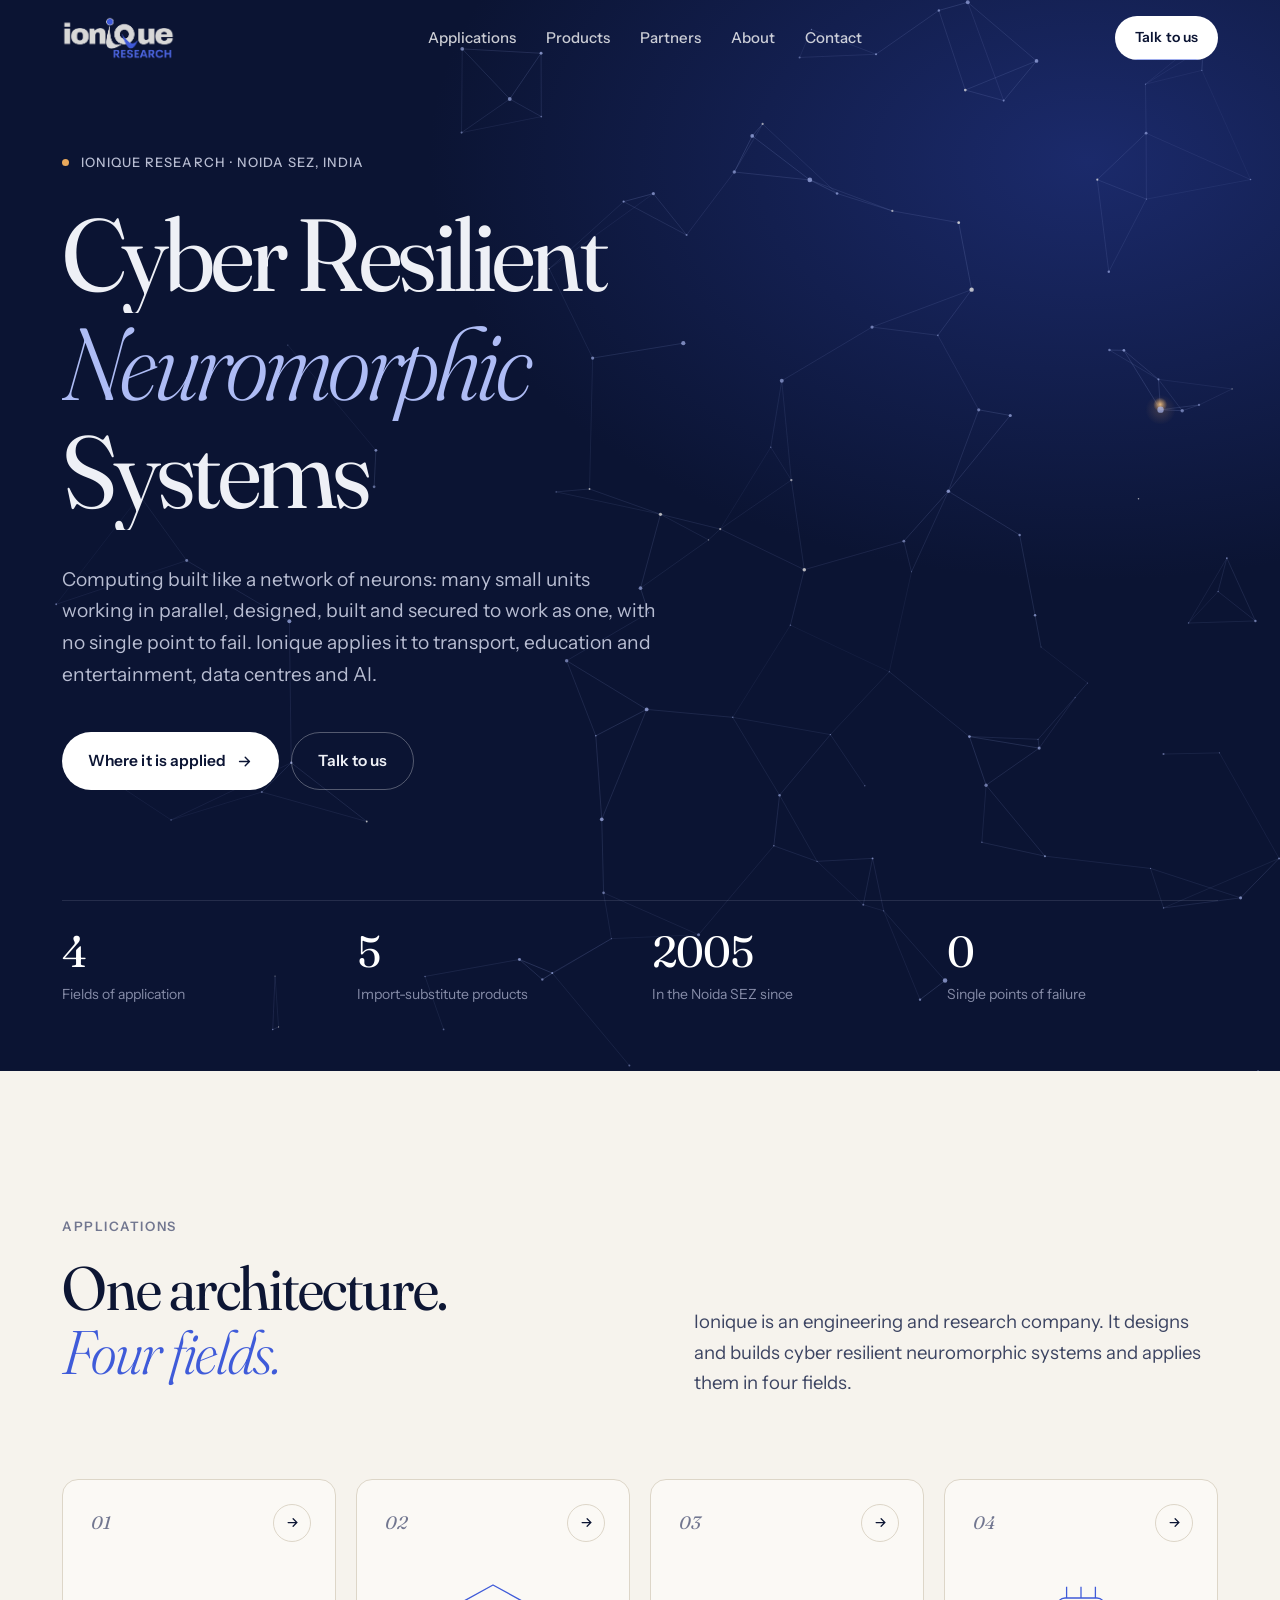
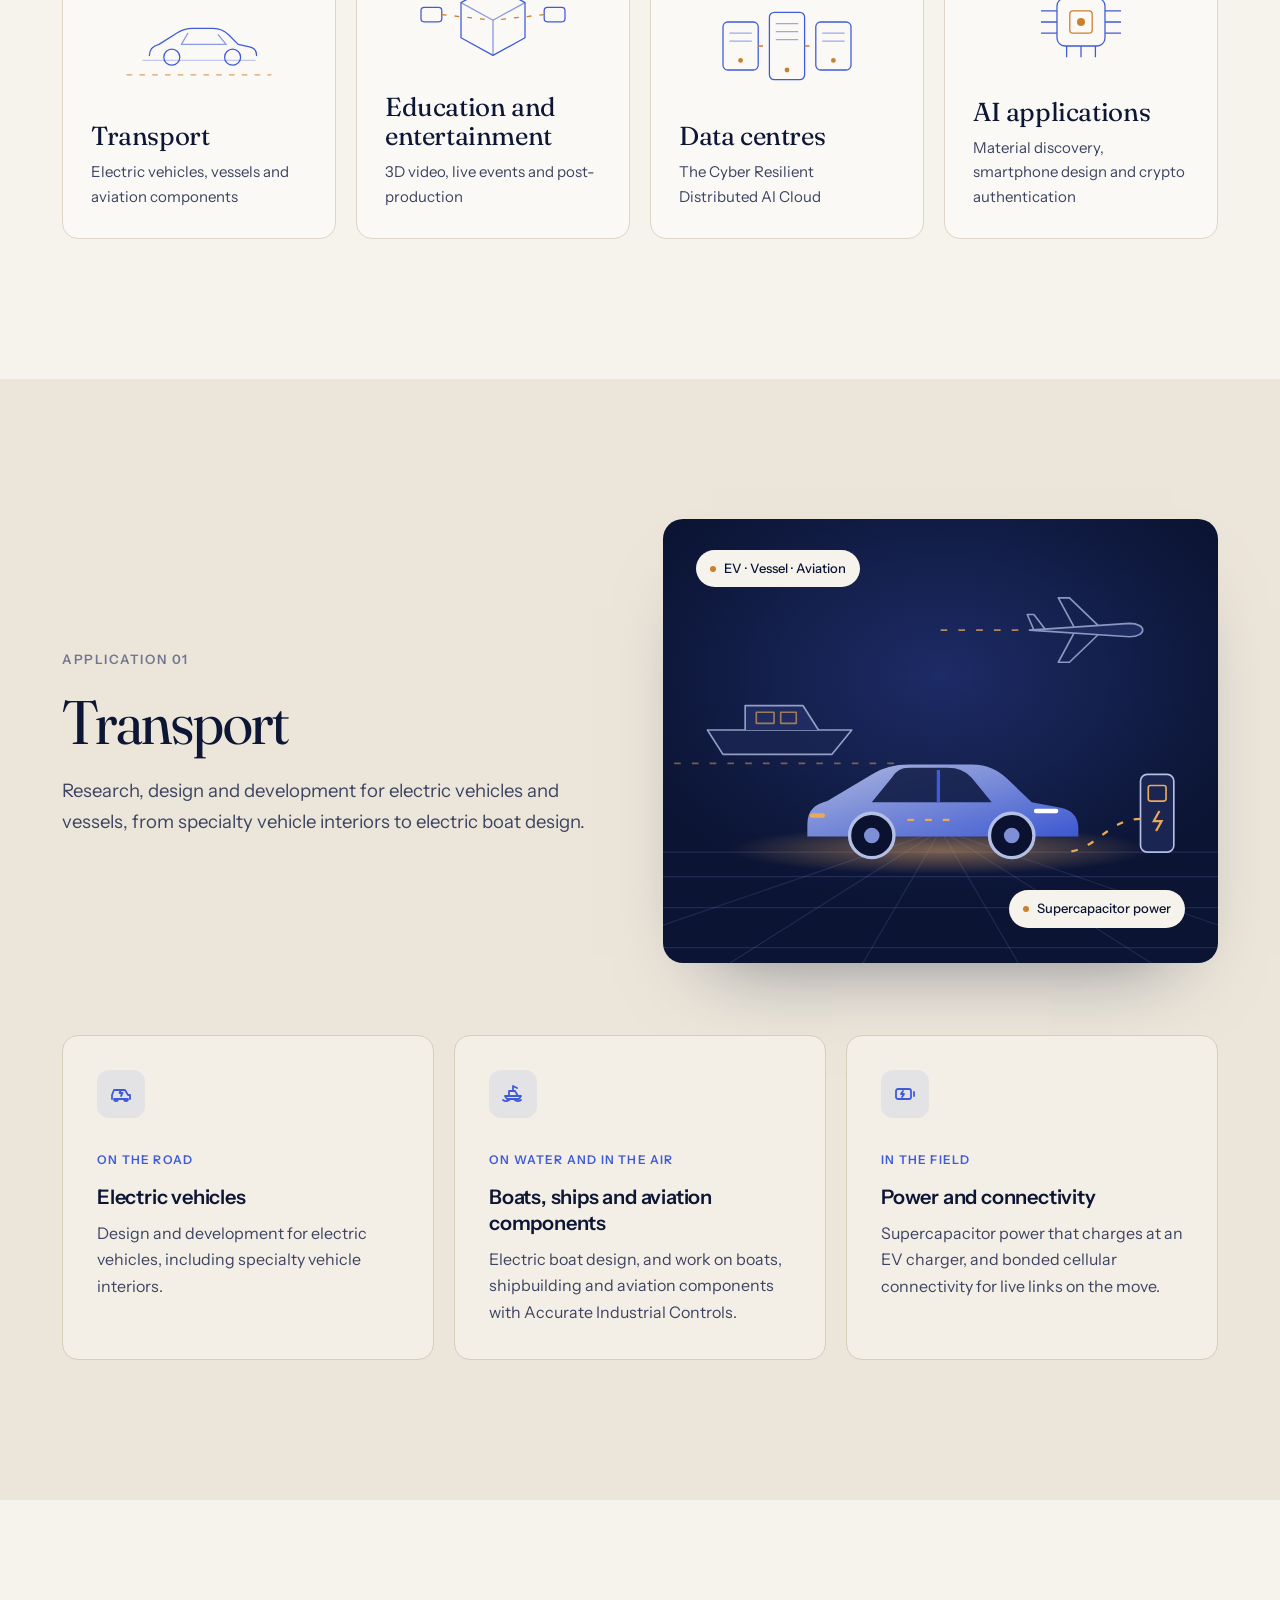
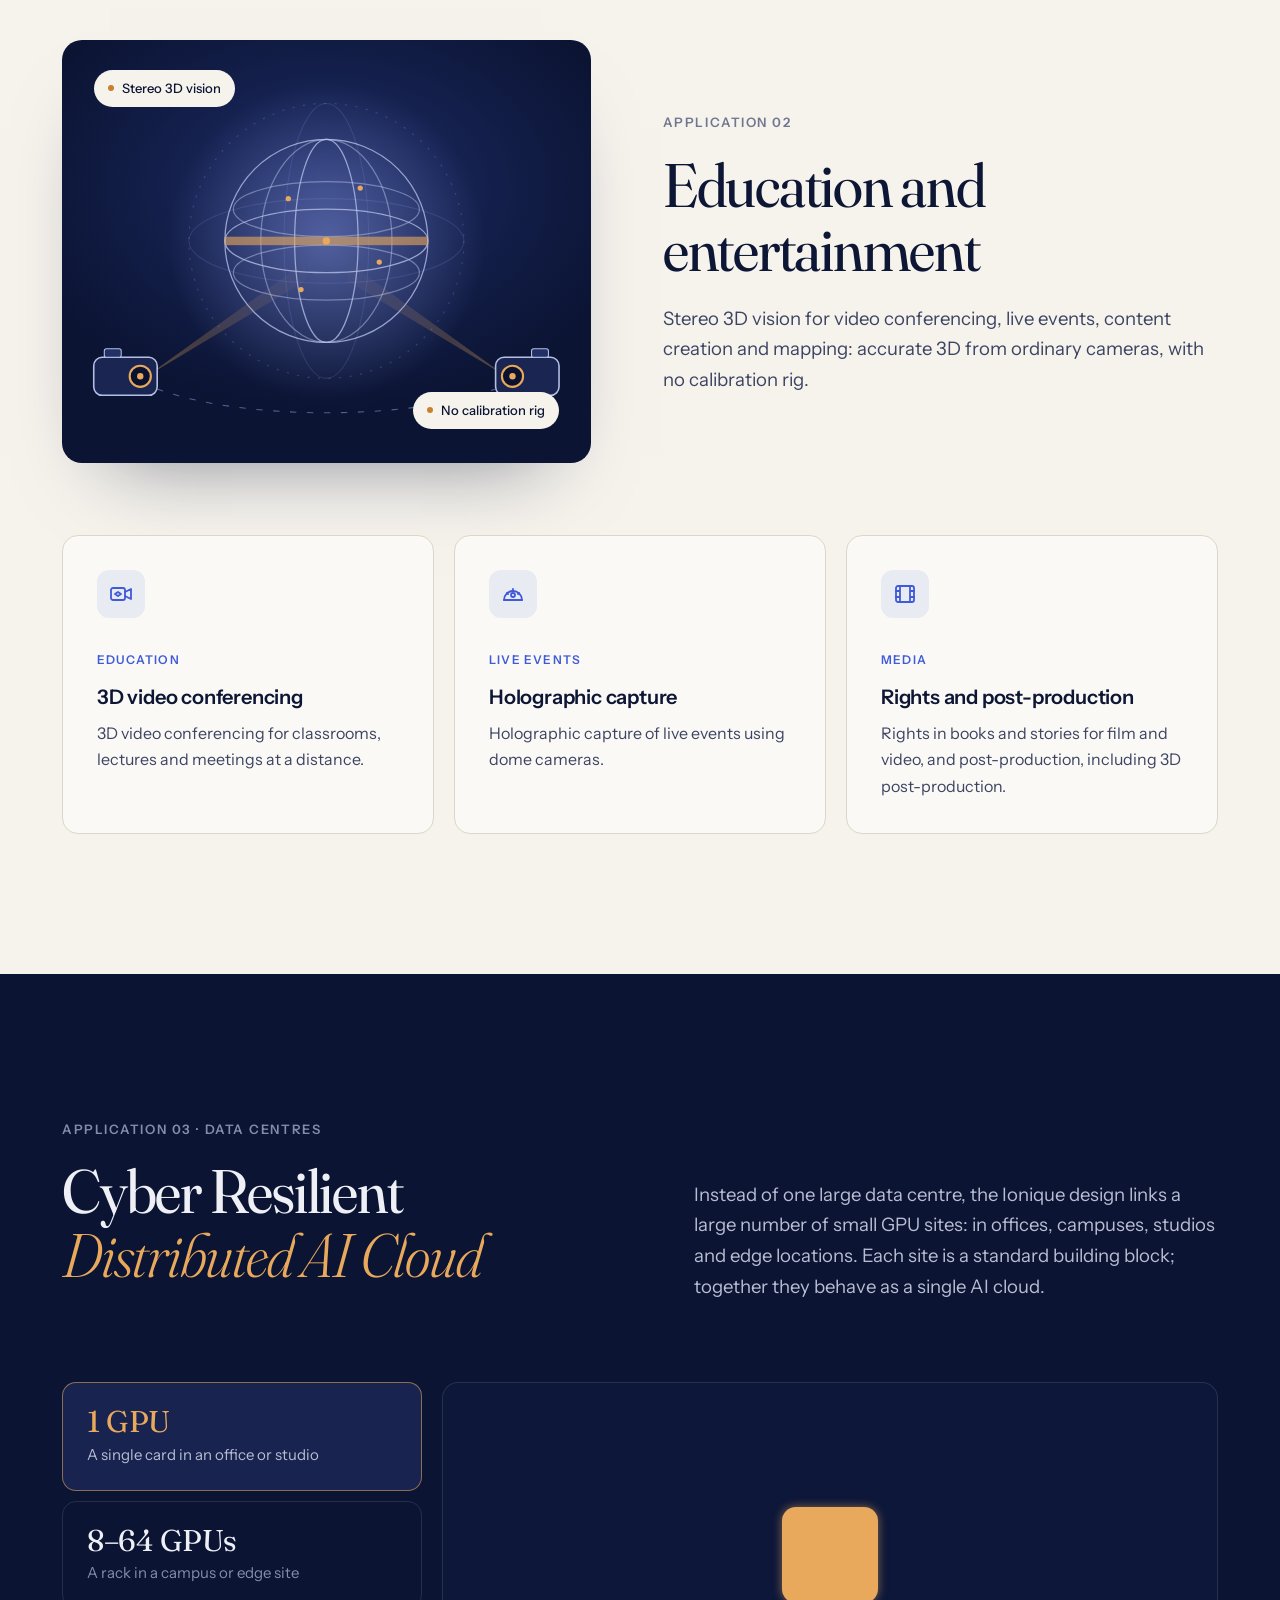
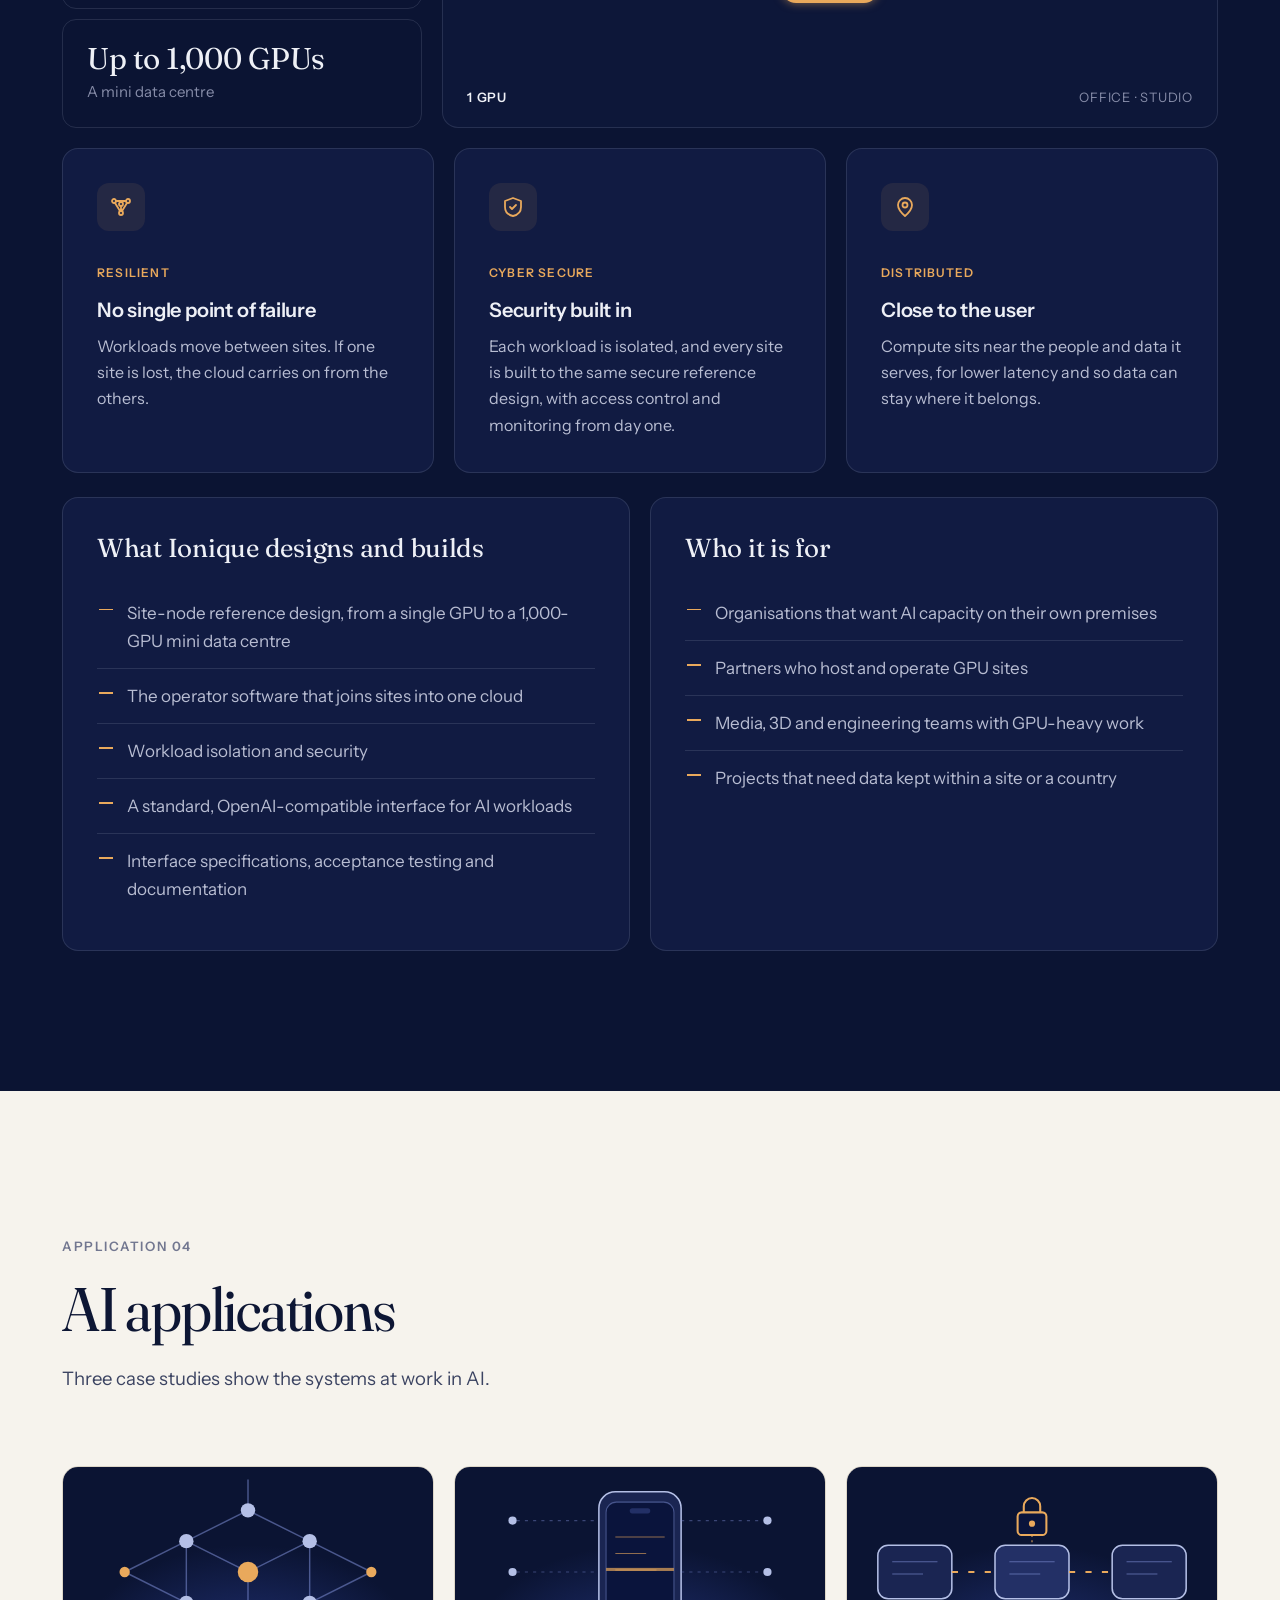
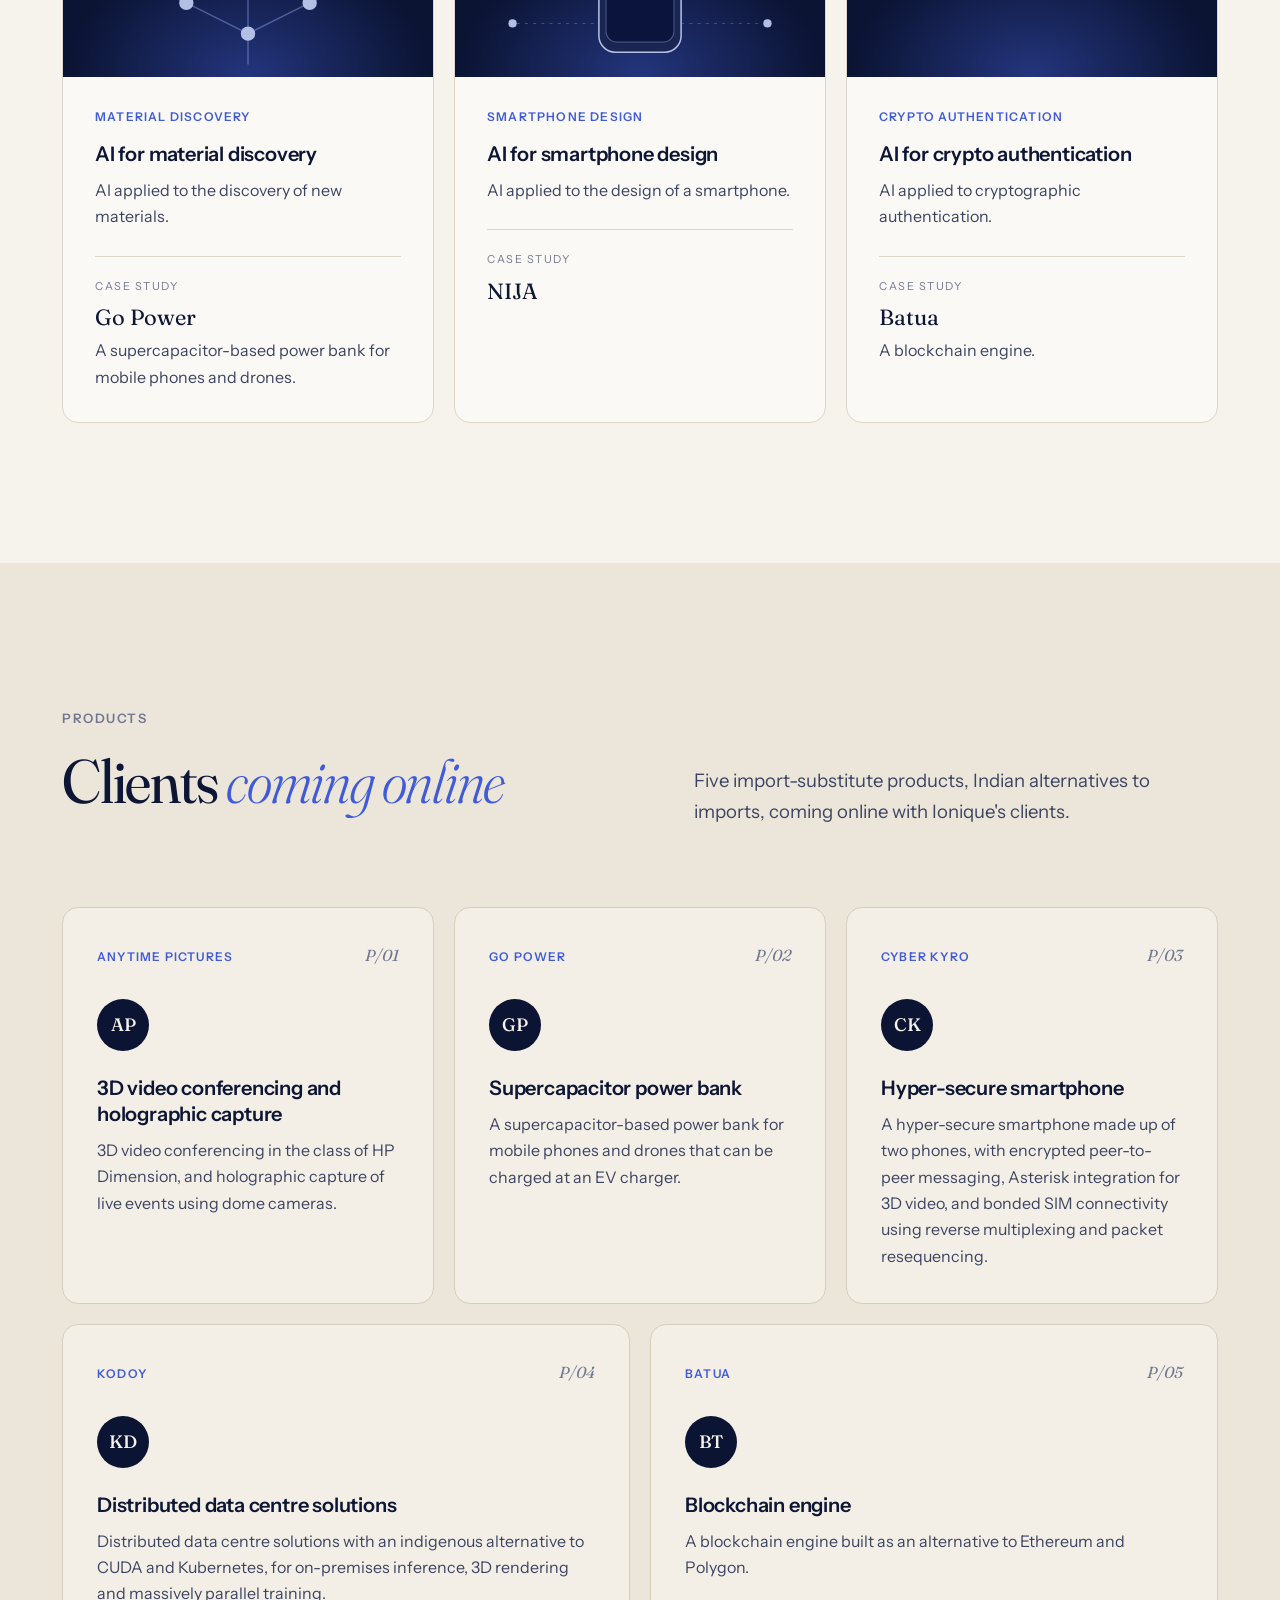
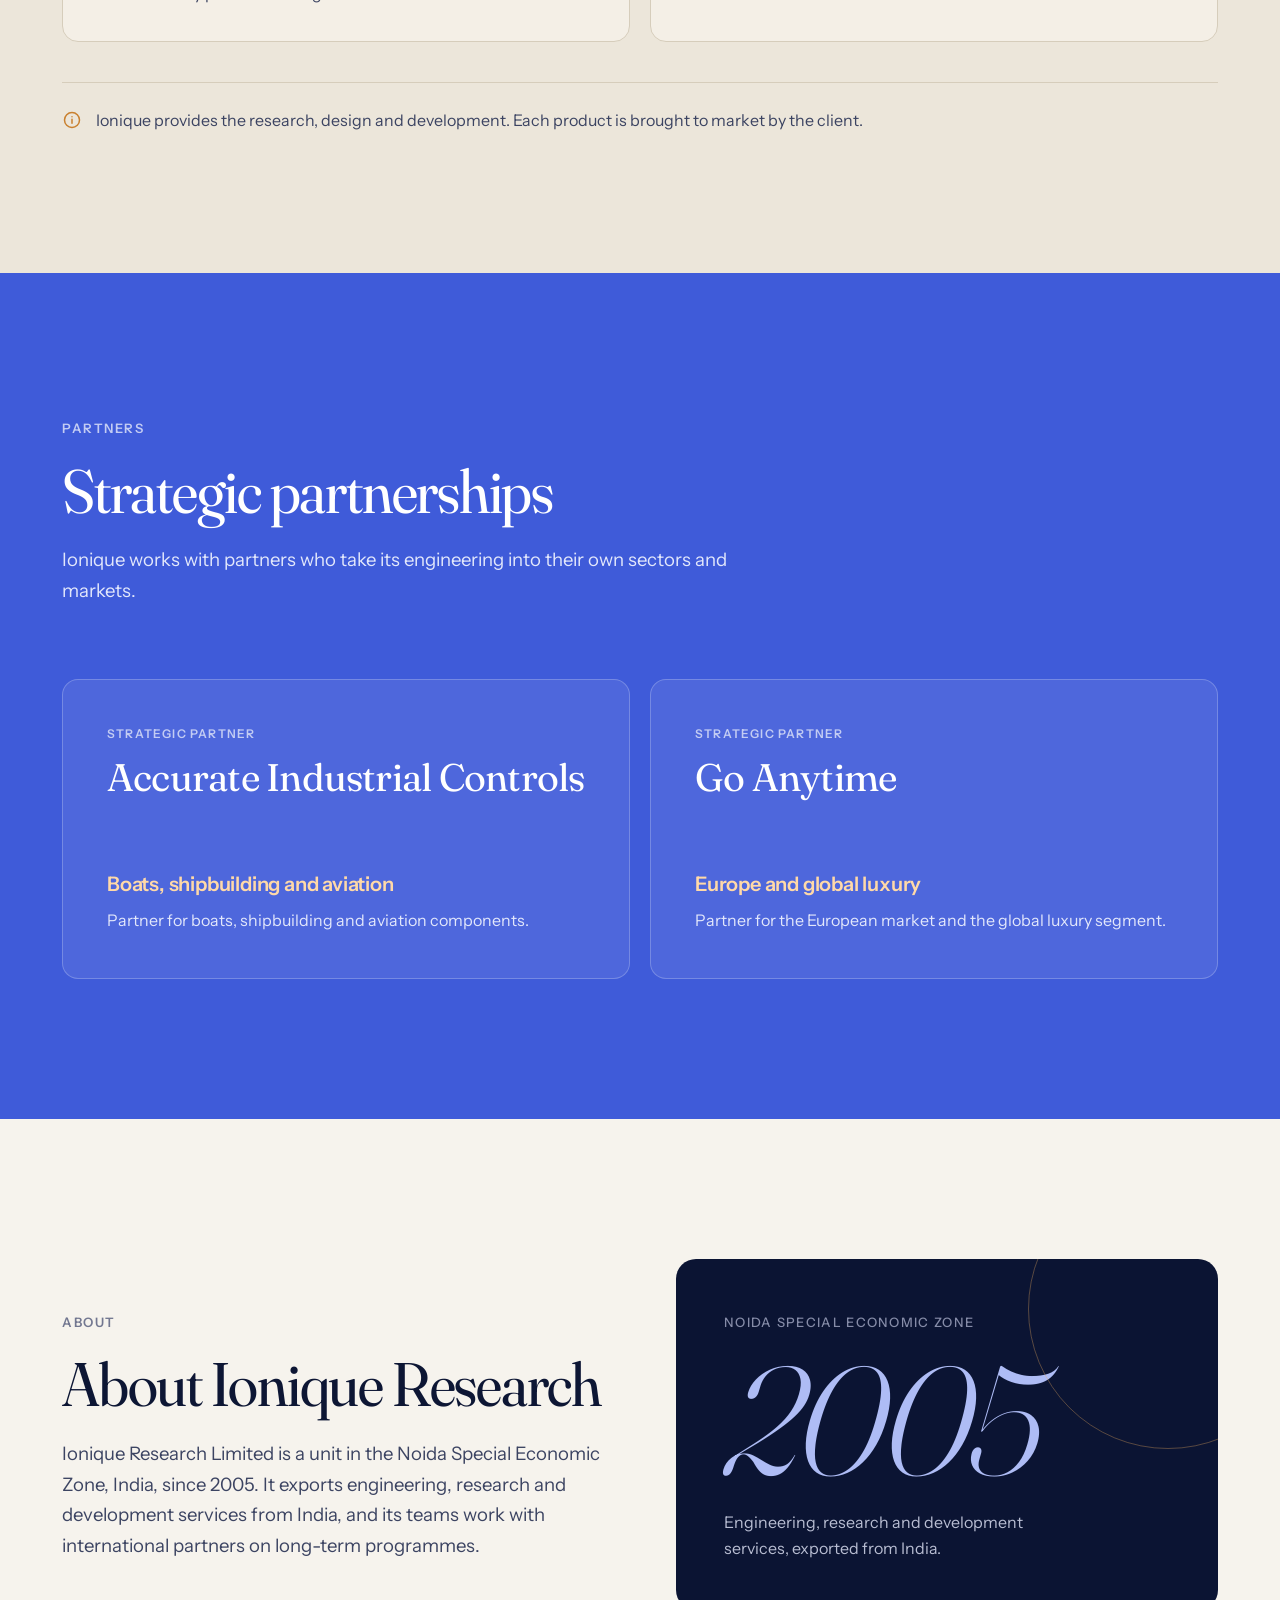
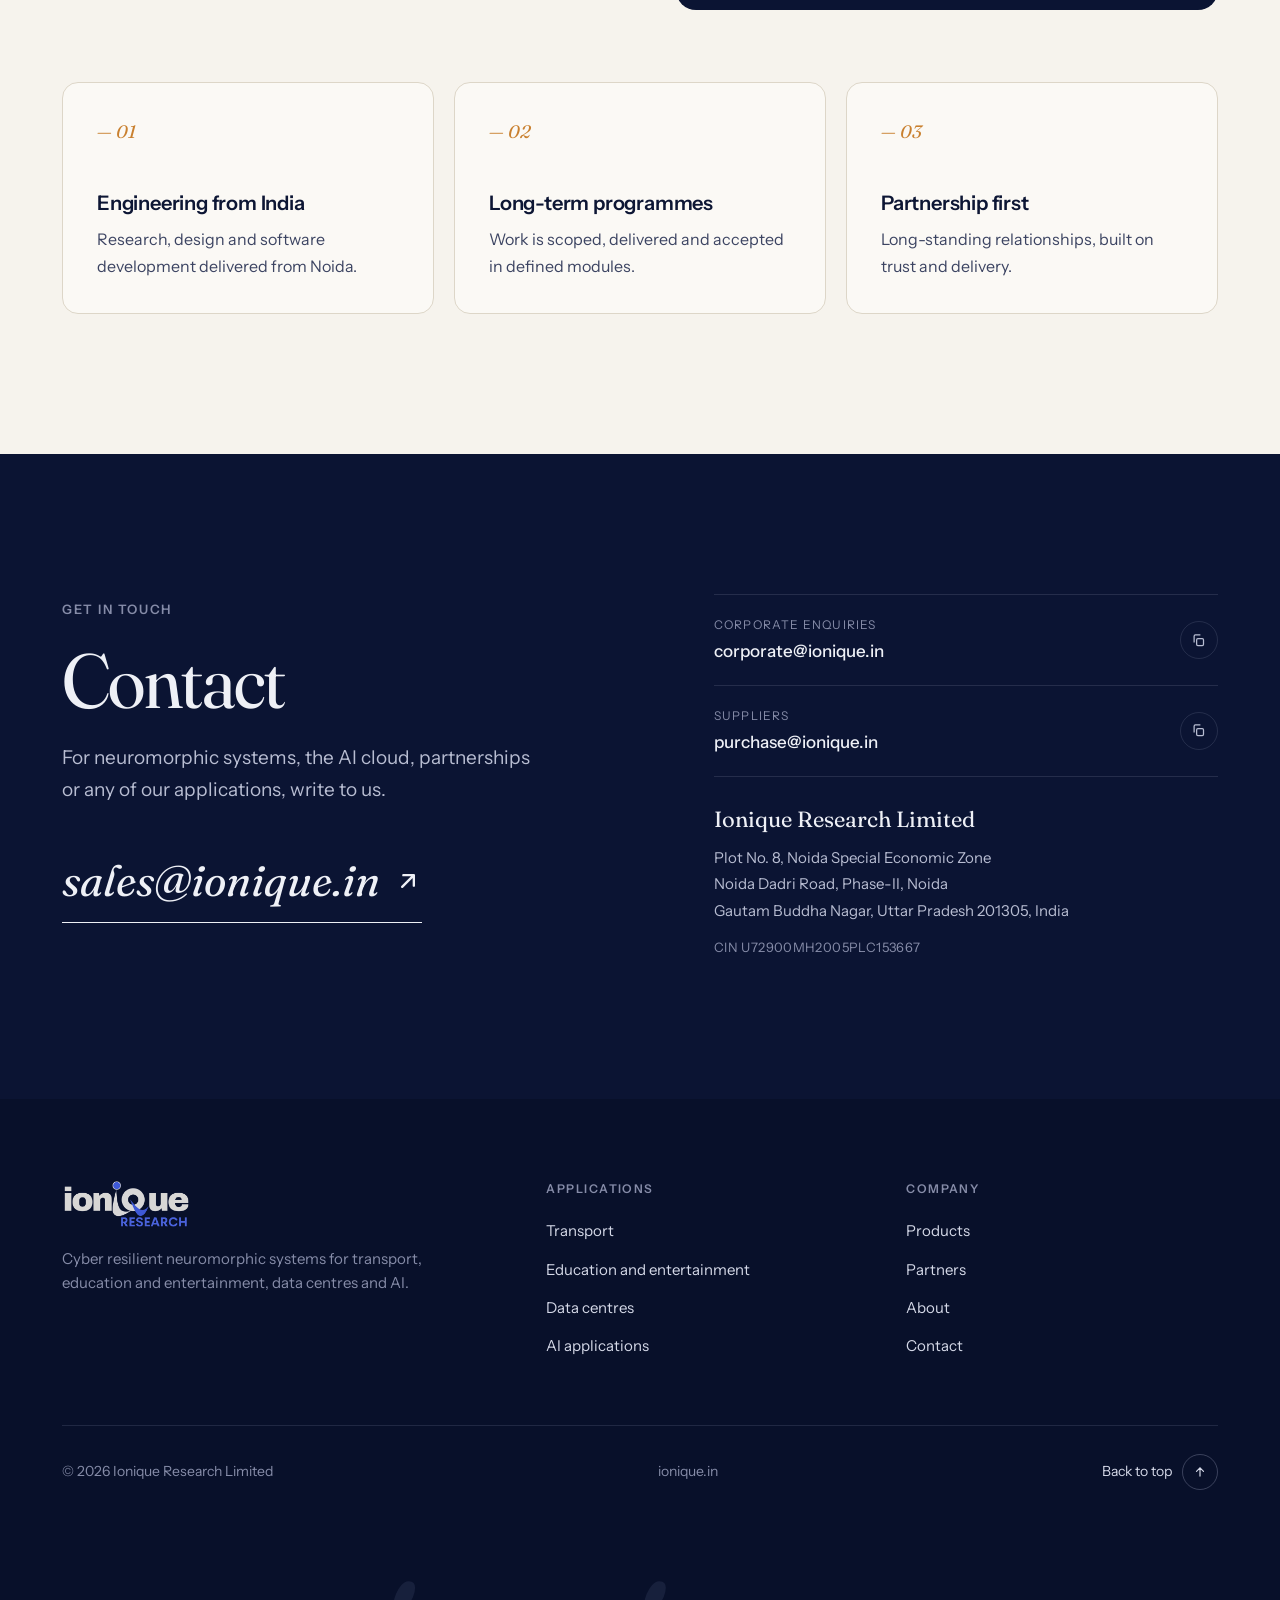
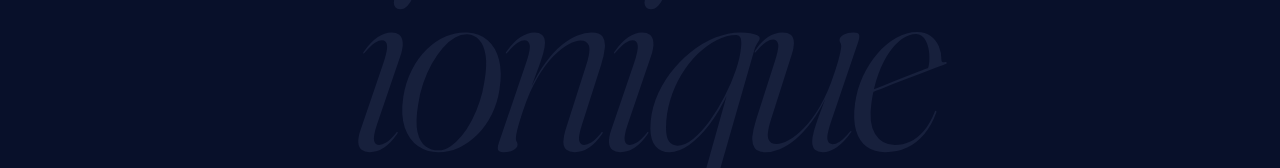
==== index.html @ 0c4963a5 "Initial commit" ====
<!DOCTYPE html>
<html lang="en">
<head>
<meta charset="utf-8">
<meta name="viewport" content="width=device-width, initial-scale=1">
<title>Ionique Research — Cyber Resilient Neuromorphic Systems</title>
<meta name="description" content="Ionique Research designs and builds cyber resilient neuromorphic systems for transport, education and entertainment, data centres and AI. Noida SEZ, India.">
<meta name="theme-color" content="#0a143c">
<meta property="og:type" content="website">
<meta property="og:url" content="https://ionique.in/">
<meta property="og:site_name" content="Ionique Research">
<meta property="og:title" content="Ionique Research — Cyber Resilient Neuromorphic Systems">
<meta property="og:description" content="Cyber resilient neuromorphic systems for transport, education and entertainment, data centres and AI. Engineering and R&amp;D from the Noida Special Economic Zone, India.">
<meta property="og:image" content="https://ionique.in/assets/images/logo.png">
<link rel="canonical" href="https://ionique.in/">

<link rel="icon" type="image/png" sizes="64x64" href="assets/images/favicon/favicon.png">
<link rel="icon" type="image/png" sizes="32x32" href="assets/images/favicon/favicon-32.png">
<link rel="apple-touch-icon" href="assets/images/favicon/apple-touch-icon.png">

<link rel="preconnect" href="https://fonts.googleapis.com">
<link rel="preconnect" href="https://fonts.gstatic.com" crossorigin>
<link href="https://fonts.googleapis.com/css2?family=Fraunces:ital,opsz,wght,SOFT@0,9..144,300..600,0..100;1,9..144,300..600,0..100&family=Instrument+Sans:wght@400;500;600;700&display=swap" rel="stylesheet">

<link rel="stylesheet" href="assets/css/style.css">
<script src="assets/js/main.js" defer></script>
</head>
<body>

<a class="skip-link" href="#main">Skip to content</a>
<div class="progress" aria-hidden="true"></div>

<!-- ================= HEADER ================= -->
<header class="site-header">
 <div class="wrap">
  <a class="brand" href="#top" aria-label="Ionique Research — home">
   <img class="logo-light" src="assets/images/logo-transparent.png" alt="Ionique Research" width="490" height="190">
   <img class="logo-dark" src="assets/images/logo-dark.png" alt="" width="490" height="190" aria-hidden="true">
  </a>
  <nav class="nav" id="site-nav" aria-label="Primary">
   <a href="#applications">Applications</a>
   <a href="#products">Products</a>
   <a href="#partners">Partners</a>
   <a href="#about">About</a>
   <a href="#contact">Contact</a>
  </nav>
  <div class="header-cta">
   <a class="btn btn-primary btn-sm" href="#contact">Talk to us</a>
   <button class="burger" type="button" aria-label="Open menu" aria-controls="site-nav" aria-expanded="false"><span></span><span></span><span></span></button>
  </div>
 </div>
</header>

<main id="main">

<!-- ================= HERO ================= -->
<section class="hero t-dark" id="top">
 <canvas id="neural-canvas" aria-hidden="true"></canvas>
 <div class="wrap">
  <div class="hero-inner">
   <span class="eyebrow"><span class="dot"></span>Ionique Research · Noida SEZ, India</span>
   <h1>
    <span class="line"><span>Cyber Resilient</span></span>
    <span class="line"><span><em>Neuromorphic</em></span></span>
    <span class="line"><span>Systems</span></span>
   </h1>
   <p class="lead">Computing built like a network of neurons: many small units working in parallel, designed, built and secured to work as one, with no single point to fail. Ionique applies it to transport, education and entertainment, data centres and AI.</p>
   <div class="hero-actions">
    <a class="btn btn-primary" href="#applications">Where it is applied
     <svg viewBox="0 0 24 24" fill="none" stroke="currentColor" stroke-width="2" stroke-linecap="round" stroke-linejoin="round"><path d="M5 12h14M13 6l6 6-6 6"/></svg></a>
    <a class="btn btn-ghost" href="#contact">Talk to us</a>
   </div>
  </div>
  <div class="hero-stats reveal">
   <div><b data-count="4">4</b><span>Fields of application</span></div>
   <div><b data-count="5">5</b><span>Import-substitute products</span></div>
   <div><b>2005</b><span>In the Noida SEZ since</span></div>
   <div><b>0</b><span>Single points of failure</span></div>
  </div>
 </div>
</section>

<!-- ================= APPLICATIONS ================= -->
<section id="applications">
 <div class="wrap">
  <div class="section-head split">
   <div class="reveal">
    <span class="label">Applications</span>
    <h2>One architecture.<br><em>Four fields.</em></h2>
   </div>
   <p class="sub reveal" style="--d:.1s">Ionique is an engineering and research company. It designs and builds cyber resilient neuromorphic systems and applies them in four fields.</p>
  </div>

  <div class="fields">
   <a class="card field reveal" href="#transport">
    <span class="num">01</span>
    <span class="arrow"><svg viewBox="0 0 24 24" fill="none" stroke="currentColor" stroke-width="2" stroke-linecap="round"><path d="M5 12h14M13 6l6 6-6 6"/></svg></span>
    <span class="field-art" aria-hidden="true">
     <svg viewBox="0 0 200 120" fill="none" stroke="currentColor" stroke-width="1.6" stroke-linecap="round" stroke-linejoin="round">
      <path d="M30 78h140" opacity=".3"/>
      <path d="M38 72c0-8 4-12 12-14l22-14c6-4 12-6 20-6h26c8 0 14 3 19 8l12 12 14 3c6 1 9 5 9 11"/>
      <circle cx="66" cy="74" r="10"/><circle cx="142" cy="74" r="10"/>
      <path d="M86 44l-8 14h56l-10-12" opacity=".6"/>
      <path class="flow" d="M10 96h180" stroke="#e9a95c" opacity=".7"/>
     </svg>
    </span>
    <b>Transport</b><span class="desc">Electric vehicles, vessels and aviation components</span>
   </a>
   <a class="card field reveal" href="#education" style="--d:.08s">
    <span class="num">02</span>
    <span class="arrow"><svg viewBox="0 0 24 24" fill="none" stroke="currentColor" stroke-width="2" stroke-linecap="round"><path d="M5 12h14M13 6l6 6-6 6"/></svg></span>
    <span class="field-art" aria-hidden="true">
     <svg viewBox="0 0 200 120" fill="none" stroke="currentColor" stroke-width="1.6" stroke-linejoin="round">
      <path d="M100 20l40 22v44l-40 22-40-22V42z"/>
      <path d="M60 42l40 22 40-22M100 64v44" opacity=".6"/>
      <rect x="10" y="48" width="26" height="18" rx="4"/><rect x="164" y="48" width="26" height="18" rx="4"/>
      <path class="flow" d="M36 57L100 64M164 57L100 64" stroke="#e9a95c"/>
     </svg>
    </span>
    <b>Education and entertainment</b><span class="desc">3D video, live events and post-production</span>
   </a>
   <a class="card field reveal" href="#datacentres" style="--d:.16s">
    <span class="num">03</span>
    <span class="arrow"><svg viewBox="0 0 24 24" fill="none" stroke="currentColor" stroke-width="2" stroke-linecap="round"><path d="M5 12h14M13 6l6 6-6 6"/></svg></span>
    <span class="field-art" aria-hidden="true">
     <svg viewBox="0 0 200 120" fill="none" stroke="currentColor" stroke-width="1.6">
      <rect x="20" y="30" width="44" height="60" rx="6"/><rect x="78" y="18" width="44" height="84" rx="6"/><rect x="136" y="30" width="44" height="60" rx="6"/>
      <path d="M28 44h28M28 54h28M86 32h28M86 42h28M86 52h28M144 44h28M144 54h28" opacity=".5"/>
      <circle class="pulse-dot" cx="42" cy="78" r="3" fill="#e9a95c" stroke="none"/><circle class="pulse-dot" cx="100" cy="90" r="3" fill="#e9a95c" stroke="none" style="animation-delay:.8s"/><circle class="pulse-dot" cx="158" cy="78" r="3" fill="#e9a95c" stroke="none" style="animation-delay:1.6s"/>
      <path class="flow" d="M64 60h14M122 60h14" stroke="#e9a95c"/>
     </svg>
    </span>
    <b>Data centres</b><span class="desc">The Cyber Resilient Distributed AI Cloud</span>
   </a>
   <a class="card field reveal" href="#ai" style="--d:.24s">
    <span class="num">04</span>
    <span class="arrow"><svg viewBox="0 0 24 24" fill="none" stroke="currentColor" stroke-width="2" stroke-linecap="round"><path d="M5 12h14M13 6l6 6-6 6"/></svg></span>
    <span class="field-art" aria-hidden="true">
     <svg viewBox="0 0 200 120" fill="none" stroke="currentColor" stroke-width="1.6">
      <rect x="70" y="30" width="60" height="60" rx="10"/><rect x="86" y="46" width="28" height="28" rx="4" stroke="#e9a95c"/>
      <path d="M82 30V16M100 30V16M118 30V16M82 104V90M100 104V90M118 104V90M70 46H50M70 60H50M70 74H50M150 46h-20M150 60h-20M150 74h-20"/>
      <circle class="pulse-dot" cx="100" cy="60" r="5" fill="#e9a95c" stroke="none"/>
     </svg>
    </span>
    <b>AI applications</b><span class="desc">Material discovery, smartphone design and crypto authentication</span>
   </a>
  </div>
 </div>
</section>

<!-- ================= 01 TRANSPORT ================= -->
<section id="transport" class="t-sand">
 <div class="wrap">
  <div class="feature">
   <div class="reveal">
    <span class="label">Application 01</span>
    <h2>Transport</h2>
    <p class="sub">Research, design and development for electric vehicles and vessels, from specialty vehicle interiors to electric boat design.</p>
   </div>
   <div class="feature-visual reveal" style="--d:.1s" aria-hidden="true">
    <span class="chip c1"><i></i>EV · Vessel · Aviation</span>
    <span class="chip c2"><i></i>Supercapacitor power</span>
    <svg viewBox="0 0 500 400" fill="none">
     <defs>
      <linearGradient id="tBody" x1="0" y1="0" x2="1" y2="1"><stop offset="0" stop-color="#b4bfe6"/><stop offset="1" stop-color="#3f5bd9"/></linearGradient>
      <radialGradient id="tGlow"><stop offset="0" stop-color="#e9a95c" stop-opacity=".5"/><stop offset="1" stop-color="#e9a95c" stop-opacity="0"/></radialGradient>
     </defs>
     <g stroke="#7f8fd6" stroke-opacity=".18">
      <path d="M0 300h500M0 322h500M0 350h500M0 386h500"/>
      <path d="M250 280L-100 400M250 280L60 400M250 280L180 400M250 280L320 400M250 280L440 400M250 280L600 400"/>
     </g>
     <ellipse cx="250" cy="298" rx="190" ry="22" fill="url(#tGlow)"/>
     <g transform="translate(330 70)" stroke="#b4bfe6" stroke-width="1.5" stroke-linejoin="round" opacity=".75">
      <path d="M0 30l90-6c8 0 12 3 12 6s-4 6-12 6L0 30z" fill="#233066"/>
      <path d="M40 27l-14-26h10l26 25M40 33l-14 26h10l26-25M4 30l-6-14h6l10 13"/>
      <path class="flow" d="M-80 30H-4" stroke="#e9a95c"/>
     </g>
     <g transform="translate(40 150)" stroke="#b4bfe6" stroke-width="1.5" stroke-linejoin="round" opacity=".8">
      <path d="M0 40h130l-18 22H14z" fill="#1a2552"/>
      <path d="M34 40V18h52l14 22" fill="#233066"/>
      <path d="M44 24h16v10H44zM66 24h14v10H66z" stroke="#e9a95c" stroke-opacity=".8"/>
      <path class="flow" d="M-30 70h200" stroke="#e9a95c" stroke-opacity=".6"/>
     </g>
     <g transform="translate(120 205)">
      <path d="M10 70c0-12 6-18 18-21l40-24c10-6 20-9 34-9h56c14 0 24 5 32 13l22 21 26 5c10 2 16 8 16 18v8H10z" fill="url(#tBody)" opacity=".95"/>
      <path d="M86 28l-18 22h108l-18-22c-6-6-12-9-22-9h-34c-8 0-12 3-16 9z" fill="#0a143c" opacity=".85"/>
      <path d="M128 21v29" stroke="#3f5bd9" stroke-width="3"/>
      <path d="M216 58h18" stroke="#fff" stroke-width="4" stroke-linecap="round"/>
      <path d="M14 62h10" stroke="#e9a95c" stroke-width="4" stroke-linecap="round"/>
      <circle cx="68" cy="80" r="20" fill="#0a1230" stroke="#b4bfe6" stroke-width="3"/>
      <circle cx="68" cy="80" r="7" fill="#7f8fd6"/>
      <circle cx="194" cy="80" r="20" fill="#0a1230" stroke="#b4bfe6" stroke-width="3"/>
      <circle cx="194" cy="80" r="7" fill="#7f8fd6"/>
      <path d="M100 66h40" stroke="#e9a95c" stroke-width="2" class="flow"/>
     </g>
     <g transform="translate(430 230)" stroke="#b4bfe6" stroke-width="1.5">
      <rect x="0" y="0" width="30" height="70" rx="6" fill="#1a2552"/>
      <rect x="7" y="10" width="16" height="14" rx="2" stroke="#e9a95c"/>
      <path d="M17 33l-5 9h7l-5 9" stroke="#e9a95c" stroke-width="2"/>
     </g>
     <path class="flow" d="M430 270c-30 0-40 30-70 30" stroke="#e9a95c" stroke-width="2"/>
    </svg>
   </div>
  </div>

  <div class="grid-3">
   <article class="card reveal">
    <div class="card-icon"><svg viewBox="0 0 24 24" fill="none" stroke="currentColor" stroke-width="1.8" stroke-linecap="round" stroke-linejoin="round"><path d="M5 17h14M5 17a2 2 0 1 0 4 0M15 17a2 2 0 1 0 4 0M3 17v-4l2-5h11l3 5h2v4"/><path d="M12 8l-1.5 3h3L12 14"/></svg></div>
    <span class="tag">On the road</span>
    <h3>Electric vehicles</h3>
    <p>Design and development for electric vehicles, including specialty vehicle interiors.</p>
   </article>
   <article class="card reveal" style="--d:.08s">
    <div class="card-icon"><svg viewBox="0 0 24 24" fill="none" stroke="currentColor" stroke-width="1.8" stroke-linecap="round" stroke-linejoin="round"><path d="M2 18c2 1.5 4 1.5 6 0s4-1.5 6 0 4 1.5 6 0"/><path d="M4 14h16l-2 3H6zM8 14V9h6l3 5M12 9V4l4 2"/></svg></div>
    <span class="tag">On water and in the air</span>
    <h3>Boats, ships and aviation components</h3>
    <p>Electric boat design, and work on boats, shipbuilding and aviation components with Accurate Industrial Controls.</p>
   </article>
   <article class="card reveal" style="--d:.16s">
    <div class="card-icon"><svg viewBox="0 0 24 24" fill="none" stroke="currentColor" stroke-width="1.8" stroke-linecap="round" stroke-linejoin="round"><rect x="3" y="7" width="15" height="10" rx="2"/><path d="M21 10v4M10 9l-2 3h3l-2 3"/></svg></div>
    <span class="tag">In the field</span>
    <h3>Power and connectivity</h3>
    <p>Supercapacitor power that charges at an EV charger, and bonded cellular connectivity for live links on the move.</p>
   </article>
  </div>
 </div>
</section>

<!-- ================= 02 EDUCATION ================= -->
<section id="education">
 <div class="wrap">
  <div class="feature reverse">
   <div class="reveal">
    <span class="label">Application 02</span>
    <h2>Education and entertainment</h2>
    <p class="sub">Stereo 3D vision for video conferencing, live events, content creation and mapping: accurate 3D from ordinary cameras, with no calibration rig.</p>
   </div>
   <div class="feature-visual reveal" style="--d:.1s" aria-hidden="true">
    <span class="chip c1"><i></i>Stereo 3D vision</span>
    <span class="chip c2"><i></i>No calibration rig</span>
    <svg viewBox="0 0 500 400" fill="none">
     <defs>
      <radialGradient id="eGlow"><stop offset="0" stop-color="#7f8fd6" stop-opacity=".55"/><stop offset="1" stop-color="#7f8fd6" stop-opacity="0"/></radialGradient>
      <linearGradient id="beamL" x1="0" y1="1" x2="1" y2="0"><stop offset="0" stop-color="#e9a95c" stop-opacity=".35"/><stop offset="1" stop-color="#e9a95c" stop-opacity="0"/></linearGradient>
      <linearGradient id="beamR" x1="1" y1="1" x2="0" y2="0"><stop offset="0" stop-color="#e9a95c" stop-opacity=".35"/><stop offset="1" stop-color="#e9a95c" stop-opacity="0"/></linearGradient>
      <clipPath id="eClip"><circle cx="250" cy="190" r="96"/></clipPath>
     </defs>
     <circle cx="250" cy="190" r="150" fill="url(#eGlow)"/>
     <g class="spin-slow">
      <circle cx="250" cy="190" r="130" stroke="#7f8fd6" stroke-opacity=".3" stroke-dasharray="2 8"/>
     </g>
     <ellipse cx="250" cy="190" rx="130" ry="40" stroke="#7f8fd6" stroke-opacity=".2"/>
     <ellipse cx="250" cy="190" rx="40" ry="130" stroke="#7f8fd6" stroke-opacity=".2"/>
     <path d="M80 318L230 210L230 228Z" fill="url(#beamL)"/>
     <path d="M420 318L270 210L270 228Z" fill="url(#beamR)"/>
     <g stroke="#b4bfe6" stroke-opacity=".8" stroke-width="1.2">
      <circle cx="250" cy="190" r="96"/>
      <ellipse cx="250" cy="190" rx="96" ry="30"/><ellipse cx="250" cy="160" rx="88" ry="26" stroke-opacity=".5"/><ellipse cx="250" cy="220" rx="88" ry="26" stroke-opacity=".5"/>
      <ellipse cx="250" cy="190" rx="30" ry="96"/><ellipse cx="250" cy="190" rx="62" ry="96" stroke-opacity=".5"/>
     </g>
     <g clip-path="url(#eClip)"><rect class="scan" x="150" y="186" width="200" height="8" fill="#e9a95c" opacity=".6"/></g>
     <g fill="#e9a95c">
      <circle class="pulse-dot" cx="214" cy="150" r="2.5"/><circle class="pulse-dot" cx="282" cy="140" r="2.5" style="animation-delay:.4s"/><circle class="pulse-dot" cx="300" cy="210" r="2.5" style="animation-delay:.8s"/><circle class="pulse-dot" cx="226" cy="236" r="2.5" style="animation-delay:1.2s"/><circle class="pulse-dot" cx="250" cy="190" r="3.5" style="animation-delay:1.6s"/>
     </g>
     <g transform="translate(30 300)">
      <rect x="0" y="0" width="60" height="36" rx="8" fill="#1a2552" stroke="#b4bfe6" stroke-width="1.5"/>
      <circle cx="44" cy="18" r="10" fill="#0a1230" stroke="#e9a95c" stroke-width="2"/>
      <circle cx="44" cy="18" r="3" fill="#e9a95c"/>
      <rect x="10" y="-8" width="16" height="8" rx="2" fill="#233066" stroke="#b4bfe6"/>
     </g>
     <g transform="translate(410 300)">
      <rect x="0" y="0" width="60" height="36" rx="8" fill="#1a2552" stroke="#b4bfe6" stroke-width="1.5"/>
      <circle cx="16" cy="18" r="10" fill="#0a1230" stroke="#e9a95c" stroke-width="2"/>
      <circle cx="16" cy="18" r="3" fill="#e9a95c"/>
      <rect x="34" y="-8" width="16" height="8" rx="2" fill="#233066" stroke="#b4bfe6"/>
     </g>
     <path class="flow" d="M90 330C170 360 330 360 410 330" stroke="#7f8fd6" stroke-opacity=".6"/>
    </svg>
   </div>
  </div>

  <div class="grid-3">
   <article class="card reveal">
    <div class="card-icon"><svg viewBox="0 0 24 24" fill="none" stroke="currentColor" stroke-width="1.8" stroke-linecap="round" stroke-linejoin="round"><rect x="2" y="6" width="14" height="12" rx="2"/><path d="M16 10l6-3v10l-6-3"/><path d="M6 12l3-2 3 2-3 2z"/></svg></div>
    <span class="tag">Education</span>
    <h3>3D video conferencing</h3>
    <p>3D video conferencing for classrooms, lectures and meetings at a distance.</p>
   </article>
   <article class="card reveal" style="--d:.08s">
    <div class="card-icon"><svg viewBox="0 0 24 24" fill="none" stroke="currentColor" stroke-width="1.8" stroke-linecap="round" stroke-linejoin="round"><path d="M3 18a9 9 0 0 1 18 0"/><path d="M3 18h18"/><circle cx="12" cy="13" r="2"/><path d="M6 11l1 1M18 11l-1 1M12 7v1.5"/></svg></div>
    <span class="tag">Live events</span>
    <h3>Holographic capture</h3>
    <p>Holographic capture of live events using dome cameras.</p>
   </article>
   <article class="card reveal" style="--d:.16s">
    <div class="card-icon"><svg viewBox="0 0 24 24" fill="none" stroke="currentColor" stroke-width="1.8" stroke-linecap="round" stroke-linejoin="round"><rect x="3" y="4" width="18" height="16" rx="2"/><path d="M7 4v16M17 4v16M3 9h4M3 15h4M17 9h4M17 15h4"/></svg></div>
    <span class="tag">Media</span>
    <h3>Rights and post-production</h3>
    <p>Rights in books and stories for film and video, and post-production, including 3D post-production.</p>
   </article>
  </div>
 </div>
</section>

<!-- ================= 03 DATA CENTRES ================= -->
<section id="datacentres" class="t-dark">
 <div class="wrap">
  <div class="section-head split">
   <div class="reveal">
    <span class="label">Application 03 · Data centres</span>
    <h2>Cyber Resilient <em>Distributed AI Cloud</em></h2>
   </div>
   <p class="sub reveal" style="--d:.1s">Instead of one large data centre, the Ionique design links a large number of small GPU sites: in offices, campuses, studios and edge locations. Each site is a standard building block; together they behave as a single AI cloud.</p>
  </div>

  <div class="scale-wrap reveal">
   <div class="scale-tabs" role="tablist" aria-label="Site scale">
    <button class="scale-tab" type="button" role="tab" aria-selected="true" aria-controls="scale-stage" id="tab-1"><b>1 GPU</b><span>A single card in an office or studio</span></button>
    <button class="scale-tab" type="button" role="tab" aria-selected="false" aria-controls="scale-stage" id="tab-2" tabindex="-1"><b>8–64 GPUs</b><span>A rack in a campus or edge site</span></button>
    <button class="scale-tab" type="button" role="tab" aria-selected="false" aria-controls="scale-stage" id="tab-3" tabindex="-1"><b>Up to 1,000 GPUs</b><span>A mini data centre</span></button>
   </div>
   <div class="scale-stage" id="scale-stage" role="tabpanel">
    <div class="gpu-grid" aria-hidden="true"></div>
    <div class="stage-caption"><span><strong id="stage-count">1 GPU</strong></span><span id="stage-label">Office · studio</span></div>
   </div>
  </div>

  <div class="grid-3">
   <article class="card reveal">
    <div class="card-icon"><svg viewBox="0 0 24 24" fill="none" stroke="currentColor" stroke-width="1.8" stroke-linecap="round" stroke-linejoin="round"><circle cx="5" cy="6" r="2"/><circle cx="19" cy="6" r="2"/><circle cx="12" cy="18" r="2"/><circle cx="12" cy="9" r="2"/><path d="M7 6h10M6 8l5 8M18 8l-5 8M12 11v5"/></svg></div>
    <span class="tag">Resilient</span>
    <h3>No single point of failure</h3>
    <p>Workloads move between sites. If one site is lost, the cloud carries on from the others.</p>
   </article>
   <article class="card reveal" style="--d:.08s">
    <div class="card-icon"><svg viewBox="0 0 24 24" fill="none" stroke="currentColor" stroke-width="1.8" stroke-linecap="round" stroke-linejoin="round"><path d="M12 3l8 3v6c0 5-3.5 8-8 9-4.5-1-8-4-8-9V6z"/><path d="M9 12l2 2 4-4"/></svg></div>
    <span class="tag">Cyber secure</span>
    <h3>Security built in</h3>
    <p>Each workload is isolated, and every site is built to the same secure reference design, with access control and monitoring from day one.</p>
   </article>
   <article class="card reveal" style="--d:.16s">
    <div class="card-icon"><svg viewBox="0 0 24 24" fill="none" stroke="currentColor" stroke-width="1.8" stroke-linecap="round" stroke-linejoin="round"><path d="M12 21s-7-6-7-11a7 7 0 0 1 14 0c0 5-7 11-7 11z"/><circle cx="12" cy="10" r="2.5"/></svg></div>
    <span class="tag">Distributed</span>
    <h3>Close to the user</h3>
    <p>Compute sits near the people and data it serves, for lower latency and so data can stay where it belongs.</p>
   </article>
  </div>

  <div class="grid-2" style="margin-top:24px">
   <div class="card list-card reveal">
    <h3>What Ionique designs and builds</h3>
    <ul class="ticks">
     <li>Site-node reference design, from a single GPU to a 1,000-GPU mini data centre</li>
     <li>The operator software that joins sites into one cloud</li>
     <li>Workload isolation and security</li>
     <li>A standard, OpenAI-compatible interface for AI workloads</li>
     <li>Interface specifications, acceptance testing and documentation</li>
    </ul>
   </div>
   <div class="card list-card reveal" style="--d:.08s">
    <h3>Who it is for</h3>
    <ul class="ticks">
     <li>Organisations that want AI capacity on their own premises</li>
     <li>Partners who host and operate GPU sites</li>
     <li>Media, 3D and engineering teams with GPU-heavy work</li>
     <li>Projects that need data kept within a site or a country</li>
    </ul>
   </div>
  </div>
 </div>
</section>

<!-- ================= 04 AI ================= -->
<section id="ai">
 <div class="wrap">
  <div class="section-head reveal">
   <span class="label">Application 04</span>
   <h2>AI applications</h2>
   <p class="sub">Three case studies show the systems at work in AI.</p>
  </div>

  <div class="grid-3">
   <article class="card case-card reveal">
    <div class="case-visual" aria-hidden="true">
     <svg viewBox="0 0 360 200" fill="none">
      <g stroke="#7f8fd6" stroke-opacity=".55" stroke-width="1.4">
       <path d="M120 70l60-30 60 30v60l-60 30-60-30z"/>
       <path d="M120 70l60 30 60-30M180 100v60"/>
       <path d="M60 100l60-30M60 100l60 30M300 100l-60-30M300 100l-60 30M180 40V10M180 160v30"/>
      </g>
      <g fill="#b4bfe6"><circle cx="120" cy="70" r="7"/><circle cx="240" cy="70" r="7"/><circle cx="120" cy="130" r="7"/><circle cx="240" cy="130" r="7"/><circle cx="180" cy="40" r="7"/><circle cx="180" cy="160" r="7"/></g>
      <g fill="#e9a95c"><circle class="pulse-dot" cx="180" cy="100" r="10"/><circle class="pulse-dot" cx="60" cy="100" r="5" style="animation-delay:.6s"/><circle class="pulse-dot" cx="300" cy="100" r="5" style="animation-delay:1.2s"/></g>
     </svg>
    </div>
    <div class="case-body">
     <span class="tag">Material discovery</span>
     <h3>AI for material discovery</h3>
     <p>AI applied to the discovery of new materials.</p>
     <p class="case"><small>Case study</small><strong>Go Power</strong>A supercapacitor-based power bank for mobile phones and drones.</p>
    </div>
   </article>
   <article class="card case-card reveal" style="--d:.08s">
    <div class="case-visual" aria-hidden="true">
     <svg viewBox="0 0 360 200" fill="none">
      <g transform="translate(140 22)">
       <rect x="0" y="0" width="80" height="156" rx="16" fill="#1a2552" stroke="#b4bfe6" stroke-width="1.5"/>
       <rect x="7" y="10" width="66" height="136" rx="10" fill="#0a143c" stroke="#7f8fd6" stroke-opacity=".5"/>
       <rect x="30" y="16" width="20" height="5" rx="2.5" fill="#233066"/>
       <g stroke="#e9a95c" stroke-opacity=".6"><path d="M16 44h48M16 60h30M16 76h40"/></g>
       <rect class="scan" x="7" y="74" width="66" height="3" fill="#e9a95c" opacity=".7"/>
      </g>
      <g stroke="#7f8fd6" stroke-opacity=".4" stroke-dasharray="3 5">
       <path d="M60 50h80M60 100h80M60 150h80M220 50h80M220 100h80M220 150h80"/>
      </g>
      <g fill="#b4bfe6"><circle cx="56" cy="50" r="4"/><circle cx="56" cy="100" r="4"/><circle cx="56" cy="150" r="4"/><circle cx="304" cy="50" r="4"/><circle cx="304" cy="100" r="4"/><circle cx="304" cy="150" r="4"/></g>
     </svg>
    </div>
    <div class="case-body">
     <span class="tag">Smartphone design</span>
     <h3>AI for smartphone design</h3>
     <p>AI applied to the design of a smartphone.</p>
     <p class="case"><small>Case study</small><strong>NIJA</strong></p>
    </div>
   </article>
   <article class="card case-card reveal" style="--d:.16s">
    <div class="case-visual" aria-hidden="true">
     <svg viewBox="0 0 360 200" fill="none">
      <g stroke="#b4bfe6" stroke-width="1.5">
       <rect x="30" y="74" width="72" height="52" rx="10" fill="#1a2552"/>
       <rect x="144" y="74" width="72" height="52" rx="10" fill="#233066"/>
       <rect x="258" y="74" width="72" height="52" rx="10" fill="#1a2552"/>
      </g>
      <path class="flow" d="M102 100h42M216 100h42" stroke="#e9a95c" stroke-width="2"/>
      <g stroke="#7f8fd6" stroke-opacity=".6"><path d="M44 90h44M44 102h30M158 90h44M158 102h30M272 90h44M272 102h30"/></g>
      <g transform="translate(166 26)" stroke="#e9a95c" stroke-width="2" fill="none">
       <rect x="0" y="16" width="28" height="22" rx="4" fill="#0a143c"/>
       <path d="M6 16V10a8 8 0 0 1 16 0v6"/>
       <circle class="pulse-dot" cx="14" cy="27" r="3" fill="#e9a95c" stroke="none"/>
      </g>
      <path d="M180 64v10" stroke="#e9a95c" stroke-dasharray="2 3"/>
     </svg>
    </div>
    <div class="case-body">
     <span class="tag">Crypto authentication</span>
     <h3>AI for crypto authentication</h3>
     <p>AI applied to cryptographic authentication.</p>
     <p class="case"><small>Case study</small><strong>Batua</strong>A blockchain engine.</p>
    </div>
   </article>
  </div>
 </div>
</section>

<!-- ================= PRODUCTS ================= -->
<section id="products" class="t-sand">
 <div class="wrap">
  <div class="section-head split">
   <div class="reveal">
    <span class="label">Products</span>
    <h2>Clients <em>coming online</em></h2>
   </div>
   <p class="sub reveal" style="--d:.1s">Five import-substitute products, Indian alternatives to imports, coming online with Ionique's clients.</p>
  </div>

  <div class="bento">
   <article class="card reveal">
    <div class="product-top"><span class="tag">Anytime Pictures</span><span class="product-index">P/01</span></div>
    <div class="product-mark">AP</div>
    <h3>3D video conferencing and holographic capture</h3>
    <p>3D video conferencing in the class of HP Dimension, and holographic capture of live events using dome cameras.</p>
   </article>
   <article class="card reveal" style="--d:.08s">
    <div class="product-top"><span class="tag">Go Power</span><span class="product-index">P/02</span></div>
    <div class="product-mark">GP</div>
    <h3>Supercapacitor power bank</h3>
    <p>A supercapacitor-based power bank for mobile phones and drones that can be charged at an EV charger.</p>
   </article>
   <article class="card reveal" style="--d:.16s">
    <div class="product-top"><span class="tag">Cyber Kyro</span><span class="product-index">P/03</span></div>
    <div class="product-mark">CK</div>
    <h3>Hyper-secure smartphone</h3>
    <p>A hyper-secure smartphone made up of two phones, with encrypted peer-to-peer messaging, Asterisk integration for 3D video, and bonded SIM connectivity using reverse multiplexing and packet resequencing.</p>
   </article>
   <article class="card reveal">
    <div class="product-top"><span class="tag">Kodoy</span><span class="product-index">P/04</span></div>
    <div class="product-mark">KD</div>
    <h3>Distributed data centre solutions</h3>
    <p>Distributed data centre solutions with an indigenous alternative to CUDA and Kubernetes, for on-premises inference, 3D rendering and massively parallel training.</p>
   </article>
   <article class="card reveal" style="--d:.08s">
    <div class="product-top"><span class="tag">Batua</span><span class="product-index">P/05</span></div>
    <div class="product-mark">BT</div>
    <h3>Blockchain engine</h3>
    <p>A blockchain engine built as an alternative to Ethereum and Polygon.</p>
   </article>
  </div>

  <p class="note reveal">
   <svg viewBox="0 0 24 24" fill="none" stroke="currentColor" stroke-width="1.8" stroke-linecap="round"><circle cx="12" cy="12" r="9"/><path d="M12 11v5M12 8h.01"/></svg>
   <span>Ionique provides the research, design and development. Each product is brought to market by the client.</span>
  </p>
 </div>
</section>

<!-- ================= PARTNERS ================= -->
<section id="partners" class="partners t-blue">
 <div class="wrap">
  <div class="section-head reveal">
   <span class="label">Partners</span>
   <h2>Strategic partnerships</h2>
   <p class="sub">Ionique works with partners who take its engineering into their own sectors and markets.</p>
  </div>
  <div class="grid-2">
   <article class="card partner-card reveal">
    <span class="tag">Strategic partner</span>
    <div class="partner-name">Accurate Industrial Controls</div>
    <h3>Boats, shipbuilding and aviation</h3>
    <p>Partner for boats, shipbuilding and aviation components.</p>
   </article>
   <article class="card partner-card reveal" style="--d:.08s">
    <span class="tag">Strategic partner</span>
    <div class="partner-name">Go Anytime</div>
    <h3>Europe and global luxury</h3>
    <p>Partner for the European market and the global luxury segment.</p>
   </article>
  </div>
 </div>
</section>

<!-- ================= ABOUT ================= -->
<section id="about">
 <div class="wrap">
  <div class="about-grid">
   <div class="reveal">
    <span class="label">About</span>
    <h2>About Ionique Research</h2>
    <p class="sub">Ionique Research Limited is a unit in the Noida Special Economic Zone, India, since 2005. It exports engineering, research and development services from India, and its teams work with international partners on long-term programmes.</p>
   </div>
   <div class="since reveal" style="--d:.1s">
    <span class="ring" aria-hidden="true"></span>
    <small>Noida Special Economic Zone</small>
    <div class="year">2005</div>
    <p>Engineering, research and development services, exported from India.</p>
   </div>
  </div>
  <div class="grid-3">
   <article class="card pillar reveal">
    <span class="num">— 01</span>
    <h3>Engineering from India</h3>
    <p>Research, design and software development delivered from Noida.</p>
   </article>
   <article class="card pillar reveal" style="--d:.08s">
    <span class="num">— 02</span>
    <h3>Long-term programmes</h3>
    <p>Work is scoped, delivered and accepted in defined modules.</p>
   </article>
   <article class="card pillar reveal" style="--d:.16s">
    <span class="num">— 03</span>
    <h3>Partnership first</h3>
    <p>Long-standing relationships, built on trust and delivery.</p>
   </article>
  </div>
 </div>
</section>

<!-- ================= CONTACT ================= -->
<section id="contact" class="t-dark">
 <div class="wrap">
  <div class="contact-panel reveal">
   <div>
    <span class="label">Get in touch</span>
    <h2>Contact</h2>
    <p class="intro">For neuromorphic systems, the AI cloud, partnerships or any of our applications, write to us.</p>
    <a class="mail-big" href="mailto:sales@ionique.in">sales@ionique.in
     <svg viewBox="0 0 24 24" fill="none" stroke="currentColor" stroke-width="2" stroke-linecap="round" stroke-linejoin="round"><path d="M7 17L17 7M8 7h9v9"/></svg></a>
   </div>
   <div>
    <div class="contact-list">
     <div class="contact-item">
      <div><small>Corporate enquiries</small><a href="mailto:corporate@ionique.in">corporate@ionique.in</a></div>
      <button class="copy-btn" type="button" data-copy="corporate@ionique.in" aria-label="Copy corporate email"><svg viewBox="0 0 24 24" fill="none" stroke="currentColor" stroke-width="2"><rect x="9" y="9" width="11" height="11" rx="2"/><path d="M5 15V5a2 2 0 0 1 2-2h8"/></svg></button>
     </div>
     <div class="contact-item">
      <div><small>Suppliers</small><a href="mailto:purchase@ionique.in">purchase@ionique.in</a></div>
      <button class="copy-btn" type="button" data-copy="purchase@ionique.in" aria-label="Copy suppliers email"><svg viewBox="0 0 24 24" fill="none" stroke="currentColor" stroke-width="2"><rect x="9" y="9" width="11" height="11" rx="2"/><path d="M5 15V5a2 2 0 0 1 2-2h8"/></svg></button>
     </div>
    </div>
    <address class="address">
     <strong>Ionique Research Limited</strong>
     <p>Plot No. 8, Noida Special Economic Zone<br>Noida Dadri Road, Phase-II, Noida<br>Gautam Buddha Nagar, Uttar Pradesh 201305, India</p>
     <p class="cin">CIN U72900MH2005PLC153667</p>
    </address>
   </div>
  </div>
 </div>
</section>

</main>

<!-- ================= FOOTER ================= -->
<footer class="site-footer">
 <div class="wrap">
  <div class="footer-top">
   <div>
    <img src="assets/images/logo-transparent.png" alt="Ionique Research" width="490" height="190" loading="lazy">
    <p>Cyber resilient neuromorphic systems for transport, education and entertainment, data centres and AI.</p>
   </div>
   <div>
    <h4>Applications</h4>
    <ul>
     <li><a href="#transport">Transport</a></li>
     <li><a href="#education">Education and entertainment</a></li>
     <li><a href="#datacentres">Data centres</a></li>
     <li><a href="#ai">AI applications</a></li>
    </ul>
   </div>
   <div>
    <h4>Company</h4>
    <ul>
     <li><a href="#products">Products</a></li>
     <li><a href="#partners">Partners</a></li>
     <li><a href="#about">About</a></li>
     <li><a href="#contact">Contact</a></li>
    </ul>
   </div>
  </div>
  <div class="footer-bottom">
   <span>© <span id="year">2026</span> Ionique Research Limited</span>
   <span>ionique.in</span>
   <a class="to-top" href="#top">Back to top <span><svg viewBox="0 0 24 24" fill="none" stroke="currentColor" stroke-width="2" stroke-linecap="round"><path d="M12 19V5M6 11l6-6 6 6"/></svg></span></a>
  </div>
  <div class="footer-word" aria-hidden="true">ionique</div>
 </div>
</footer>

</body>
</html>
---- assets/css/style.css ----
/* ==========================================================================
   Ionique Research — main stylesheet
   Palette: warm paper + sand, deep ink navy, brand blue, muted amber.
   Each section picks a tone (.t-paper default, .t-sand, .t-dark, .t-blue);
   components read colours from the section's variables.
   ========================================================================== */

/* ---------- Tokens ---------- */
:root {
  /* raw palette */
  --paper: #f6f3ed;
  --sand: #ece6da;
  --sand-2: #e3dccd;
  --ink: #0b1433;
  --ink-2: #111b42;
  --ink-3: #18234f;
  --brand: #3f5bd9;
  --brand-deep: #2f47b8;
  --periwinkle: #aebcf5;
  --amber: #e9a95c;
  --amber-deep: #c9802f;

  /* default tone = paper */
  --bg: var(--paper);
  --fg: #0d1634;
  --fg-2: #3c4462;
  --muted: #727790;
  --line: #ddd6c8;
  --card: #fbf9f5;
  --card-hover: #ffffff;
  --accent: var(--brand);
  --accent-2: var(--amber-deep);

  --radius: 16px;
  --header-h: 76px;
  --wrap: 1220px;

  --font-display: "Fraunces", Georgia, "Times New Roman", serif;
  --font-body: "Instrument Sans", "Segoe UI", system-ui, -apple-system, Roboto, Arial, sans-serif;

  --ease: cubic-bezier(.22, .61, .36, 1);
  --ease-out: cubic-bezier(.16, 1, .3, 1);
}

.t-sand {
  --bg: var(--sand);
  --card: #f4efe6;
  --card-hover: #f9f6f0;
  --line: #d6cdbb;
}
.t-dark {
  --bg: var(--ink);
  --fg: #eef0f6;
  --fg-2: #b8bdd2;
  --muted: #868ca8;
  --line: rgba(205, 212, 240, .13);
  --card: var(--ink-2);
  --card-hover: var(--ink-3);
  --accent: var(--amber);
  --accent-2: var(--periwinkle);
}
.t-blue {
  --bg: var(--brand);
  --fg: #ffffff;
  --fg-2: #e2e7fb;
  --muted: #c3ccf3;
  --line: rgba(255, 255, 255, .22);
  --card: rgba(255, 255, 255, .08);
  --card-hover: rgba(255, 255, 255, .13);
  --accent: #ffffff;
  --accent-2: #ffd9a8;
}

/* ---------- Reset ---------- */
*, *::before, *::after { box-sizing: border-box; margin: 0; padding: 0; }
html { scroll-behavior: smooth; -webkit-text-size-adjust: 100%; }
body {
  font-family: var(--font-body);
  font-size: 17px;
  line-height: 1.65;
  color: var(--fg);
  background: var(--paper);
  overflow-x: hidden;
  -webkit-font-smoothing: antialiased;
  text-rendering: optimizeLegibility;
}
img, svg, canvas { display: block; max-width: 100%; }
a { color: inherit; text-decoration: none; }
ul { list-style: none; }
button { font: inherit; color: inherit; background: none; border: 0; cursor: pointer; }
::selection { background: var(--amber); color: var(--ink); }
:focus-visible { outline: 2px solid var(--accent); outline-offset: 3px; border-radius: 4px; }

.skip-link {
  position: absolute; left: 16px; top: -60px; z-index: 200;
  background: var(--ink); color: #fff; padding: 10px 16px; border-radius: 8px; transition: top .2s;
}
.skip-link:focus { top: 12px; }

.wrap { width: 100%; max-width: var(--wrap); margin: 0 auto; padding: 0 32px; }

/* ---------- Scroll progress ---------- */
.progress {
  position: fixed; top: 0; left: 0; height: 2px; width: 100%; z-index: 120;
  background: var(--amber); transform-origin: 0 50%; transform: scaleX(0);
}

/* ---------- Header ---------- */
.site-header {
  position: fixed; inset: 0 0 auto 0; z-index: 90; height: var(--header-h);
  color: #fff;
  transition: background-color .6s var(--ease), color .6s var(--ease), box-shadow .6s var(--ease);
}
.site-header.is-scrolled, .nav-open .site-header {
  background: rgba(246, 243, 237, .92);
  backdrop-filter: saturate(140%) blur(10px); -webkit-backdrop-filter: saturate(140%) blur(10px);
  color: var(--ink);
  box-shadow: 0 1px 0 #ddd6c8;
}
.site-header .wrap { height: 100%; display: flex; align-items: center; justify-content: space-between; gap: 24px; }
.brand { position: relative; display: block; height: 44px; }
.brand img { height: 44px; width: auto; transition: opacity .6s var(--ease); }
.brand .logo-dark { position: absolute; inset: 0; opacity: 0; }
.site-header.is-scrolled .logo-dark, .nav-open .site-header .logo-dark { opacity: 1; }
.site-header.is-scrolled .logo-light, .nav-open .site-header .logo-light { opacity: 0; }

.nav { display: flex; align-items: center; gap: 30px; }
.nav a {
  position: relative; font-size: 15px; font-weight: 500; opacity: .78;
  padding: 6px 0; transition: opacity .4s var(--ease);
}
.nav a::after {
  content: ""; position: absolute; left: 0; right: 0; bottom: 0; height: 1px; background: currentColor;
  transform: scaleX(0); transform-origin: right; transition: transform .6s var(--ease-out);
}
.nav a:hover, .nav a.is-active { opacity: 1; }
.nav a:hover::after, .nav a.is-active::after { transform: scaleX(1); transform-origin: left; }

.header-cta { display: flex; align-items: center; gap: 12px; }
.site-header .btn-sm { color: var(--ink); background: #fff; }
.site-header.is-scrolled .btn-sm { color: #fff; background: var(--ink); }

.burger { display: none; width: 44px; height: 44px; border-radius: 50%; position: relative; border: 1px solid currentColor; opacity: .85; }
.burger span {
  position: absolute; left: 13px; right: 13px; height: 1.5px; background: currentColor; border-radius: 2px;
  transition: transform .45s var(--ease-out), opacity .3s;
}
.burger span:nth-child(1) { top: 16px; }
.burger span:nth-child(2) { top: 21px; }
.burger span:nth-child(3) { top: 26px; }
.nav-open .burger span:nth-child(1) { transform: translateY(5px) rotate(45deg); }
.nav-open .burger span:nth-child(2) { opacity: 0; }
.nav-open .burger span:nth-child(3) { transform: translateY(-5px) rotate(-45deg); }

/* ---------- Buttons (colour fill sweeps up on hover) ---------- */
.btn {
  position: relative; display: inline-flex; align-items: center; gap: 10px;
  font-weight: 600; font-size: 15.5px; letter-spacing: .005em;
  padding: 15px 26px; border-radius: 999px; overflow: hidden; isolation: isolate;
  white-space: nowrap;
  transition: color .5s var(--ease), border-color .5s var(--ease), background-color .5s var(--ease);
}
.btn::before {
  content: ""; position: absolute; inset: 0; z-index: -1; border-radius: inherit;
  background: var(--fill, var(--brand));
  transform: translateY(101%); transition: transform .6s var(--ease-out);
}
.btn:hover::before { transform: translateY(0); }
.btn svg { width: 17px; height: 17px; transition: transform .6s var(--ease-out); }
.btn:hover svg { transform: translateX(4px); }

.btn-primary { background: var(--fg); color: var(--bg); --fill: var(--brand); }
.btn-primary:hover { color: #fff; }
.t-dark .btn-primary { --fill: var(--amber); }
.t-dark .btn-primary:hover { color: var(--ink); }
.btn-ghost { color: var(--fg); border: 1px solid var(--line); --fill: var(--fg); }
.btn-ghost:hover { color: var(--bg); border-color: var(--fg); }
.t-dark .btn-ghost { border-color: rgba(255, 255, 255, .3); }
.btn-sm { padding: 10px 20px; font-size: 14px; }

/* ---------- Typography ---------- */
h1, h2, h3 { color: var(--fg); }
h1, h2 {
  font-family: var(--font-display); font-weight: 400; letter-spacing: -.02em; line-height: 1.04;
  font-variation-settings: "opsz" 144, "SOFT" 30;
}
h1 em, h2 em { font-style: italic; font-weight: 300; color: var(--accent); }
.t-paper h2 em, .t-sand h2 em { color: var(--brand); }
h2 { font-size: clamp(36px, 4.8vw, 64px); margin-bottom: 22px; }
h3 { font-family: var(--font-body); font-size: 20px; font-weight: 600; line-height: 1.3; letter-spacing: -.01em; margin-bottom: 10px; }
.sub { font-size: clamp(17px, 1.45vw, 19.5px); color: var(--fg-2); max-width: 720px; }

.eyebrow {
  display: inline-flex; align-items: center; gap: 12px;
  font-size: 13px; font-weight: 500; letter-spacing: .08em; text-transform: uppercase; color: var(--fg-2);
}
.eyebrow .dot { width: 7px; height: 7px; border-radius: 50%; background: var(--amber); }
.label {
  display: inline-block; font-size: 13px; font-weight: 600; letter-spacing: .12em; text-transform: uppercase;
  color: var(--muted); margin-bottom: 20px;
}

/* ---------- Sections ---------- */
section { position: relative; padding: 140px 0; scroll-margin-top: var(--header-h); background: var(--bg); color: var(--fg); }
.section-head { margin-bottom: 72px; }
.section-head.split { display: grid; grid-template-columns: 1.1fr 1fr; gap: 56px; align-items: end; }
.section-head.split .sub { margin: 0 0 8px; }

/* ---------- Cards ---------- */
.card {
  position: relative; border-radius: var(--radius); padding: 34px;
  background: var(--card); border: 1px solid var(--line);
  transition: background-color .7s var(--ease), border-color .7s var(--ease), transform .8s var(--ease-out), box-shadow .8s var(--ease-out);
}
.card:hover {
  background: var(--card-hover); transform: translateY(-4px);
  box-shadow: 0 24px 48px -32px rgba(11, 20, 51, .35);
}
.t-dark .card:hover { box-shadow: 0 24px 48px -28px rgba(0, 0, 0, .6); }
.card p { color: var(--fg-2); font-size: 16px; }
.tag {
  display: inline-block; font-size: 12px; font-weight: 600; letter-spacing: .1em; text-transform: uppercase;
  color: var(--accent); margin-bottom: 14px;
}
.card-icon {
  width: 48px; height: 48px; border-radius: 12px; margin-bottom: 26px;
  display: grid; place-items: center; color: var(--accent);
  background: color-mix(in srgb, var(--accent) 9%, transparent);
  transition: background-color .7s var(--ease), color .7s var(--ease);
}
.card:hover .card-icon { background: var(--accent); color: var(--bg); }
.card-icon svg { width: 24px; height: 24px; }

.grid-2 { display: grid; grid-template-columns: repeat(2, 1fr); gap: 20px; }
.grid-3 { display: grid; grid-template-columns: repeat(3, 1fr); gap: 20px; }

/* ==========================================================================
   HERO
   ========================================================================== */
.hero {
  min-height: 100vh; min-height: 100svh; padding: calc(var(--header-h) + 70px) 0 64px;
  display: flex; flex-direction: column; justify-content: flex-end; overflow: hidden;
  background:
    radial-gradient(1100px 700px at 85% 15%, #1b2a6b 0%, rgba(27, 42, 107, 0) 60%),
    var(--ink);
}
#neural-canvas { position: absolute; inset: 0; width: 100%; height: 100%; z-index: 0; }
.hero .wrap { position: relative; z-index: 2; }
.hero-inner { max-width: 940px; }
.hero h1 {
  font-size: clamp(48px, 8vw, 118px); line-height: .98; letter-spacing: -.035em;
  margin: 30px 0 34px;
}
.hero h1 em { color: var(--periwinkle); }
.hero h1 .line { display: block; overflow: hidden; padding-bottom: .08em; }
.hero h1 .line > span { display: inline-block; transform: translateY(105%); animation: rise 1.4s var(--ease-out) forwards; }
.hero h1 .line:nth-child(2) > span { animation-delay: .1s; }
.hero h1 .line:nth-child(3) > span { animation-delay: .2s; }
@keyframes rise { to { transform: translateY(0); } }
.hero .lead {
  font-size: clamp(17px, 1.5vw, 20px); color: var(--fg-2); max-width: 600px; margin-bottom: 42px;
  opacity: 0; animation: fadeUp 1.2s .5s var(--ease-out) forwards;
}
.hero-actions { display: flex; flex-wrap: wrap; gap: 12px; opacity: 0; animation: fadeUp 1.2s .65s var(--ease-out) forwards; }
.hero .btn-primary { background: #fff; color: var(--ink); }
@keyframes fadeUp { from { opacity: 0; transform: translateY(14px); } to { opacity: 1; transform: none; } }

.hero-stats {
  margin-top: 110px; padding-top: 28px; border-top: 1px solid var(--line);
  display: grid; grid-template-columns: repeat(4, 1fr); gap: 24px;
}
.hero-stats b {
  display: block; font-family: var(--font-display); font-weight: 400; font-size: clamp(32px, 3.4vw, 48px);
  letter-spacing: -.02em; line-height: 1.05; color: #fff; margin-bottom: 4px;
}
.hero-stats span { font-size: 14px; color: var(--muted); }

/* ==========================================================================
   APPLICATIONS
   ========================================================================== */
.fields { display: grid; grid-template-columns: repeat(4, 1fr); gap: 20px; }
.field { display: flex; flex-direction: column; min-height: 360px; padding: 28px; }
.field .num { font-family: var(--font-display); font-style: italic; font-size: 18px; color: var(--muted); }
.field .field-art { height: 120px; margin: auto 0 28px; padding-top: 24px; display: grid; place-items: center; color: var(--brand); }
.field .field-art svg { width: 100%; height: 100%; transition: transform 1s var(--ease-out); }
.field:hover .field-art svg { transform: scale(1.05); }
.field-art [stroke="#e9a95c"] { stroke: var(--amber-deep); }
.field-art [fill="#e9a95c"] { fill: var(--amber-deep); }
.field b { font-family: var(--font-display); font-weight: 400; font-size: 26px; line-height: 1.15; letter-spacing: -.015em; color: var(--fg); display: block; margin-bottom: 8px; }
.field span.desc { color: var(--fg-2); font-size: 15px; }
.field .arrow {
  position: absolute; top: 24px; right: 24px; width: 38px; height: 38px; border-radius: 50%;
  display: grid; place-items: center; border: 1px solid var(--line); color: var(--fg);
  transition: transform .8s var(--ease-out), background-color .6s var(--ease), color .6s var(--ease), border-color .6s var(--ease);
}
.field .arrow svg { width: 15px; height: 15px; }
.field:hover .arrow { transform: rotate(-45deg); background: var(--ink); border-color: var(--ink); color: #fff; }

/* ==========================================================================
   Feature split (Transport / Education)
   ========================================================================== */
.feature { display: grid; grid-template-columns: 1fr 1.05fr; gap: 72px; align-items: center; margin-bottom: 72px; }
.feature.reverse .feature-visual { order: -1; }
.feature-visual {
  position: relative; aspect-ratio: 5 / 4; border-radius: 20px; overflow: hidden;
  background: radial-gradient(80% 70% at 50% 35%, #1d2b66 0%, var(--ink) 75%);
  box-shadow: 0 40px 80px -48px rgba(11, 20, 51, .55);
}
.feature-visual svg { position: absolute; inset: 0; width: 100%; height: 100%; }
.feature-visual .chip {
  position: absolute; z-index: 2; display: inline-flex; align-items: center; gap: 8px;
  padding: 8px 14px; border-radius: 999px; font-size: 13px; font-weight: 500;
  color: var(--ink); background: var(--paper);
  animation: float 7s ease-in-out infinite;
}
.feature-visual .chip i { width: 6px; height: 6px; border-radius: 50%; background: var(--amber-deep); }
.feature-visual .chip.c1 { top: 7%; left: 6%; }
.feature-visual .chip.c2 { bottom: 8%; right: 6%; animation-delay: -3.5s; }
@keyframes float { 0%, 100% { transform: translateY(0); } 50% { transform: translateY(-6px); } }

/* SVG animation utilities */
.flow { stroke-dasharray: 6 10; animation: dash 4s linear infinite; }
@keyframes dash { to { stroke-dashoffset: -64; } }
.pulse-dot { animation: pdot 3s ease-in-out infinite; transform-box: fill-box; transform-origin: center; }
@keyframes pdot { 0%, 100% { opacity: .4; transform: scale(.85); } 50% { opacity: 1; transform: scale(1.1); } }
.spin-slow { animation: spin 60s linear infinite; transform-box: fill-box; transform-origin: center; }
@keyframes spin { to { transform: rotate(360deg); } }
.scan { animation: scan 5s ease-in-out infinite; }
@keyframes scan { 0%, 100% { transform: translateY(-60px); opacity: 0; } 20%, 80% { opacity: 1; } 50% { transform: translateY(60px); } }

/* ==========================================================================
   DATA CENTRES
   ========================================================================== */
.scale-wrap { display: grid; grid-template-columns: 360px 1fr; gap: 20px; margin-bottom: 20px; }
.scale-tabs { display: flex; flex-direction: column; gap: 10px; }
.scale-tab {
  position: relative; text-align: left; padding: 22px 24px; border-radius: 14px;
  border: 1px solid var(--line); background: transparent;
  transition: background-color .6s var(--ease), border-color .6s var(--ease);
}
.scale-tab:hover { background: var(--card); }
.scale-tab b { display: block; font-family: var(--font-display); font-weight: 400; font-size: 30px; color: var(--fg); letter-spacing: -.015em; line-height: 1.15; }
.scale-tab span { font-size: 15px; color: var(--muted); transition: color .6s var(--ease); }
.scale-tab[aria-selected="true"] { background: var(--card-hover); border-color: rgba(233, 169, 92, .55); }
.scale-tab[aria-selected="true"] span { color: var(--fg-2); }
.scale-tab[aria-selected="true"] b { color: var(--amber); }

.scale-stage {
  position: relative; min-height: 340px; border-radius: var(--radius); overflow: hidden;
  border: 1px solid var(--line); background: #0d1739;
  display: grid; place-items: center; padding: 34px;
}
.gpu-grid { display: grid; gap: 4px; justify-content: center; align-content: center; }
.gpu {
  width: var(--g, 12px); height: var(--g, 12px); border-radius: 3px; background: #4659b8;
  opacity: 0; transform: scale(.5); animation: gpuIn .7s var(--ease-out) forwards;
}
.gpu.hot { background: var(--amber); box-shadow: 0 0 10px rgba(233, 169, 92, .55); }
@keyframes gpuIn { to { opacity: 1; transform: scale(1); } }
.stage-caption {
  position: absolute; left: 24px; bottom: 18px; right: 24px;
  display: flex; justify-content: space-between; gap: 16px; font-size: 13px; color: var(--muted);
  letter-spacing: .06em; text-transform: uppercase;
}
.stage-caption strong { color: var(--fg); font-weight: 600; }

.list-card h3 { font-family: var(--font-display); font-weight: 400; font-size: 26px; letter-spacing: -.01em; margin-bottom: 20px; }
.ticks li { position: relative; padding: 13px 0 13px 30px; color: var(--fg-2); border-top: 1px solid var(--line); }
.ticks li:first-child { border-top: 0; }
.ticks li::before {
  content: ""; position: absolute; left: 2px; top: 23px; width: 14px; height: 1.5px; background: var(--accent);
}

/* ==========================================================================
   AI APPLICATIONS
   ========================================================================== */
.case-card { display: flex; flex-direction: column; padding: 0; overflow: hidden; }
.case-visual {
  height: 210px; position: relative; overflow: hidden;
  background: radial-gradient(70% 90% at 50% 100%, #24357e 0%, var(--ink) 70%);
}
.case-visual svg { position: absolute; inset: 0; width: 100%; height: 100%; transition: transform 1.2s var(--ease-out); }
.case-card:hover .case-visual svg { transform: scale(1.04); }
.case-body { padding: 30px 32px 32px; display: flex; flex-direction: column; flex: 1; }
.case-body .case { margin-top: auto; padding-top: 20px; border-top: 1px solid var(--line); }
.case-body p + .case { margin-top: 26px; }
.case strong { color: var(--fg); display: block; font-family: var(--font-display); font-weight: 400; font-size: 22px; margin-bottom: 2px; }
.case small { font-size: 11px; letter-spacing: .14em; text-transform: uppercase; color: var(--muted); display: block; margin-bottom: 4px; }

/* ==========================================================================
   PRODUCTS
   ========================================================================== */
.bento { display: grid; grid-template-columns: repeat(6, 1fr); gap: 20px; }
.bento .card { grid-column: span 2; display: flex; flex-direction: column; }
.bento .card:nth-child(n+4) { grid-column: span 3; }
.product-top { display: flex; align-items: baseline; justify-content: space-between; margin-bottom: 30px; }
.product-top .tag { margin: 0; }
.product-index { font-family: var(--font-display); font-style: italic; font-size: 16px; color: var(--muted); }
.product-mark {
  font-family: var(--font-display); font-weight: 500; font-size: 18px; color: var(--paper);
  width: 52px; height: 52px; border-radius: 50%; display: grid; place-items: center; margin-bottom: 24px;
  background: var(--ink); transition: background-color .7s var(--ease);
}
.card:hover .product-mark { background: var(--brand); }
.note {
  margin-top: 40px; display: flex; gap: 14px; align-items: flex-start;
  padding-top: 24px; border-top: 1px solid var(--line); color: var(--fg-2); font-size: 16px;
}
.note svg { width: 20px; height: 20px; flex: none; color: var(--accent-2); margin-top: 3px; }

/* ==========================================================================
   PARTNERS (brand blue band)
   ========================================================================== */
.partners .section-head { max-width: 760px; }
.partner-card { padding: 44px; min-height: 300px; display: flex; flex-direction: column; }
.partner-card .partner-name {
  font-family: var(--font-display); font-size: clamp(30px, 3vw, 40px); font-weight: 400; letter-spacing: -.02em;
  color: var(--fg); line-height: 1.08; margin-bottom: auto; padding-bottom: 44px;
}
.partner-card h3 { color: var(--accent-2); }
.t-blue .tag { color: var(--muted); }
.t-blue .card:hover { box-shadow: 0 30px 60px -36px rgba(10, 20, 70, .6); }

/* ==========================================================================
   ABOUT
   ========================================================================== */
.about-grid { display: grid; grid-template-columns: 1fr 1fr; gap: 72px; align-items: center; margin-bottom: 72px; }
.since {
  position: relative; border-radius: 20px; padding: 48px; overflow: hidden;
  background: var(--ink); color: #fff;
}
.since small { font-size: 13px; letter-spacing: .1em; text-transform: uppercase; color: #868ca8; font-weight: 500; }
.since .year {
  font-family: var(--font-display); font-weight: 300; font-style: italic; font-size: clamp(96px, 12vw, 168px);
  line-height: .9; letter-spacing: -.04em; margin: 16px 0 20px; color: var(--periwinkle);
}
.since p { color: #b8bdd2; font-size: 16px; max-width: 360px; }
.since .ring {
  position: absolute; right: -90px; top: -90px; width: 280px; height: 280px; border-radius: 50%;
  border: 1px solid rgba(233, 169, 92, .35);
}
.pillar .num { font-family: var(--font-display); font-style: italic; font-size: 18px; color: var(--accent-2); display: block; margin-bottom: 44px; }

/* ==========================================================================
   CONTACT (dark)
   ========================================================================== */
.contact-panel { display: grid; grid-template-columns: 1.15fr 1fr; gap: 72px; align-items: start; }
.contact-panel h2 { font-size: clamp(44px, 6vw, 84px); }
.contact-panel .intro { color: var(--fg-2); font-size: 19px; max-width: 480px; margin-bottom: 40px; }
.mail-big {
  position: relative; display: inline-flex; align-items: center; gap: 14px;
  font-family: var(--font-display); font-size: clamp(28px, 3.4vw, 44px); font-weight: 400; font-style: italic;
  color: var(--fg); padding-bottom: 6px; transition: color .6s var(--ease);
}
.mail-big::after {
  content: ""; position: absolute; left: 0; right: 0; bottom: 0; height: 1px; background: currentColor;
  transform-origin: left; transition: transform .8s var(--ease-out);
}
.mail-big:hover { color: var(--amber); }
.mail-big:hover::after { transform: scaleX(.3); }
.mail-big svg { width: 28px; height: 28px; transition: transform .7s var(--ease-out); }
.mail-big:hover svg { transform: translate(4px, -4px); }

.contact-list { display: flex; flex-direction: column; }
.contact-item {
  display: flex; align-items: center; justify-content: space-between; gap: 16px;
  padding: 20px 0; border-top: 1px solid var(--line);
}
.contact-item small { display: block; font-size: 12px; letter-spacing: .1em; text-transform: uppercase; color: var(--muted); margin-bottom: 2px; }
.contact-item a { color: var(--fg); font-weight: 500; font-size: 17px; word-break: break-all; transition: color .5s var(--ease); }
.contact-item a:hover { color: var(--amber); }
.copy-btn {
  flex: none; width: 38px; height: 38px; border-radius: 50%; display: grid; place-items: center; position: relative;
  border: 1px solid var(--line); color: var(--fg-2);
  transition: background-color .5s var(--ease), color .5s var(--ease), border-color .5s var(--ease);
}
.copy-btn:hover { color: var(--ink); background: var(--amber); border-color: var(--amber); }
.copy-btn svg { width: 15px; height: 15px; }
.copy-btn[data-copied]::after {
  content: "Copied"; position: absolute; bottom: calc(100% + 8px); left: 50%; transform: translateX(-50%);
  font-size: 12px; padding: 4px 8px; border-radius: 6px; background: var(--paper); color: var(--ink); font-weight: 600;
}
.address { font-style: normal; padding: 24px 0 0; border-top: 1px solid var(--line); }
.address strong { display: block; color: var(--fg); font-family: var(--font-display); font-weight: 400; font-size: 22px; margin-bottom: 8px; }
.address p { color: var(--fg-2); font-size: 15px; line-height: 1.75; }
.address .cin { margin-top: 12px; font-size: 13px; color: var(--muted); letter-spacing: .03em; }

/* ==========================================================================
   FOOTER
   ========================================================================== */
.site-footer { padding: 80px 0 40px; background: #08102a; color: #b8bdd2; overflow: hidden; }
.footer-top { display: grid; grid-template-columns: 1.4fr 1fr 1fr; gap: 48px; padding-bottom: 56px; }
.footer-top img { height: 50px; width: auto; margin-bottom: 18px; }
.footer-top p { color: #868ca8; font-size: 15px; max-width: 360px; }
.footer-top h4 { font-size: 12px; letter-spacing: .12em; text-transform: uppercase; color: #868ca8; font-weight: 600; margin-bottom: 18px; }
.footer-top ul li { margin-bottom: 10px; }
.footer-top ul a { color: #d5d9e8; font-size: 15px; transition: color .5s var(--ease); }
.footer-top ul a:hover { color: var(--amber); }
.footer-bottom {
  display: flex; justify-content: space-between; align-items: center; flex-wrap: wrap; gap: 16px;
  padding-top: 28px; border-top: 1px solid rgba(205, 212, 240, .12); color: #868ca8; font-size: 14px;
}
.to-top { display: inline-flex; align-items: center; gap: 10px; color: #d5d9e8; }
.to-top span {
  width: 36px; height: 36px; border-radius: 50%; border: 1px solid rgba(205, 212, 240, .25); display: grid; place-items: center;
  transition: background-color .5s var(--ease), border-color .5s var(--ease), color .5s var(--ease), transform .7s var(--ease-out);
}
.to-top:hover span { background: var(--amber); border-color: var(--amber); color: var(--ink); transform: translateY(-3px); }
.to-top svg { width: 14px; height: 14px; }
.footer-word {
  font-family: var(--font-display); font-style: italic; font-weight: 300; letter-spacing: -.05em; line-height: .8;
  font-size: clamp(90px, 21vw, 300px); text-align: center; margin: 56px 0 -.12em; user-select: none;
  color: rgba(174, 188, 245, .09);
}

/* ==========================================================================
   Reveal on scroll
   ========================================================================== */
.js .reveal {
  opacity: 0; transform: translateY(28px);
  transition: opacity 1.3s var(--ease-out), transform 1.3s var(--ease-out);
  transition-delay: var(--d, 0s);
}
.js .reveal.is-in { opacity: 1; transform: none; }
/* once revealed, hover transitions take over without the reveal delay */
.js .card.reveal.is-in {
  transition: opacity 1.3s var(--ease-out) var(--d, 0s), background-color .7s var(--ease), border-color .7s var(--ease), transform .8s var(--ease-out), box-shadow .8s var(--ease-out);
}

/* ==========================================================================
   Responsive
   ========================================================================== */
@media (max-width: 1100px) {
  .fields { grid-template-columns: repeat(2, 1fr); }
  .field { min-height: 320px; }
  .scale-wrap { grid-template-columns: 1fr; }
  .scale-tabs { flex-direction: row; }
  .scale-tab { flex: 1; }
  .footer-top { grid-template-columns: 1fr 1fr; }
  .footer-top > div:first-child { grid-column: 1 / -1; }
}

@media (max-width: 960px) {
  :root { --header-h: 68px; }
  .nav {
    position: fixed; inset: var(--header-h) 0 auto 0; flex-direction: column; align-items: stretch; gap: 0;
    padding: 8px 20px 28px; background: var(--paper); color: var(--ink);
    box-shadow: 0 1px 0 #ddd6c8, 0 30px 40px -30px rgba(11, 20, 51, .3);
    clip-path: inset(0 0 100% 0); visibility: hidden;
    transition: clip-path .7s var(--ease-out), visibility .7s;
  }
  .nav a { font-family: var(--font-display); font-size: 28px; font-weight: 400; padding: 12px 0; opacity: 1; border-bottom: 1px solid #e5dfd3; }
  .nav a::after { display: none; }
  .nav-open .nav { clip-path: inset(0 0 0 0); visibility: visible; }
  .burger { display: block; }
  .header-cta .btn { display: none; }
  .brand, .brand img { height: 38px; }

  section { padding: 104px 0; }
  .section-head.split { grid-template-columns: 1fr; gap: 6px; }
  .feature, .about-grid, .contact-panel { grid-template-columns: 1fr; gap: 44px; }
  .feature.reverse .feature-visual { order: 0; }
  .grid-3 { grid-template-columns: 1fr 1fr; }
  .grid-3 > :last-child:nth-child(odd) { grid-column: 1 / -1; }
  .bento .card, .bento .card:nth-child(n+4) { grid-column: span 3; }
  .bento .card:last-child { grid-column: 1 / -1; }
  .hero-stats { grid-template-columns: repeat(2, 1fr); row-gap: 28px; }
}

@media (max-width: 680px) {
  body { font-size: 16px; }
  .wrap { padding: 0 16px; }
  section { padding: 84px 0; }
  .section-head { margin-bottom: 48px; }
  .hero { padding-top: calc(var(--header-h) + 48px); padding-bottom: 48px; }
  .hero-stats { margin-top: 64px; }
  .hero-actions .btn { flex: 1 1 auto; justify-content: center; }
  .fields, .grid-2, .grid-3 { grid-template-columns: 1fr; }
  .grid-3 > :last-child:nth-child(odd) { grid-column: auto; }
  .field { min-height: 0; }
  .bento { grid-template-columns: 1fr; }
  .bento .card, .bento .card:nth-child(n+4), .bento .card:last-child { grid-column: auto; }
  .card { padding: 26px; }
  .case-body { padding: 26px; }
  .partner-card { padding: 30px; min-height: 0; }
  .scale-tabs { flex-direction: column; }
  .scale-tab b { font-size: 24px; }
  .scale-stage { min-height: 380px; padding: 24px 16px 56px; }
  .since { padding: 36px 28px; }
  .footer-top { grid-template-columns: 1fr; gap: 36px; }
}

/* ---------- Reduced motion ---------- */
@media (prefers-reduced-motion: reduce) {
  html { scroll-behavior: auto; }
  *, *::before, *::after { animation-duration: .001ms !important; animation-iteration-count: 1 !important; transition-duration: .001ms !important; }
  .js .reveal { opacity: 1; transform: none; }
  .hero h1 .line > span { transform: none; }
  .hero .lead, .hero-actions { opacity: 1; }
}
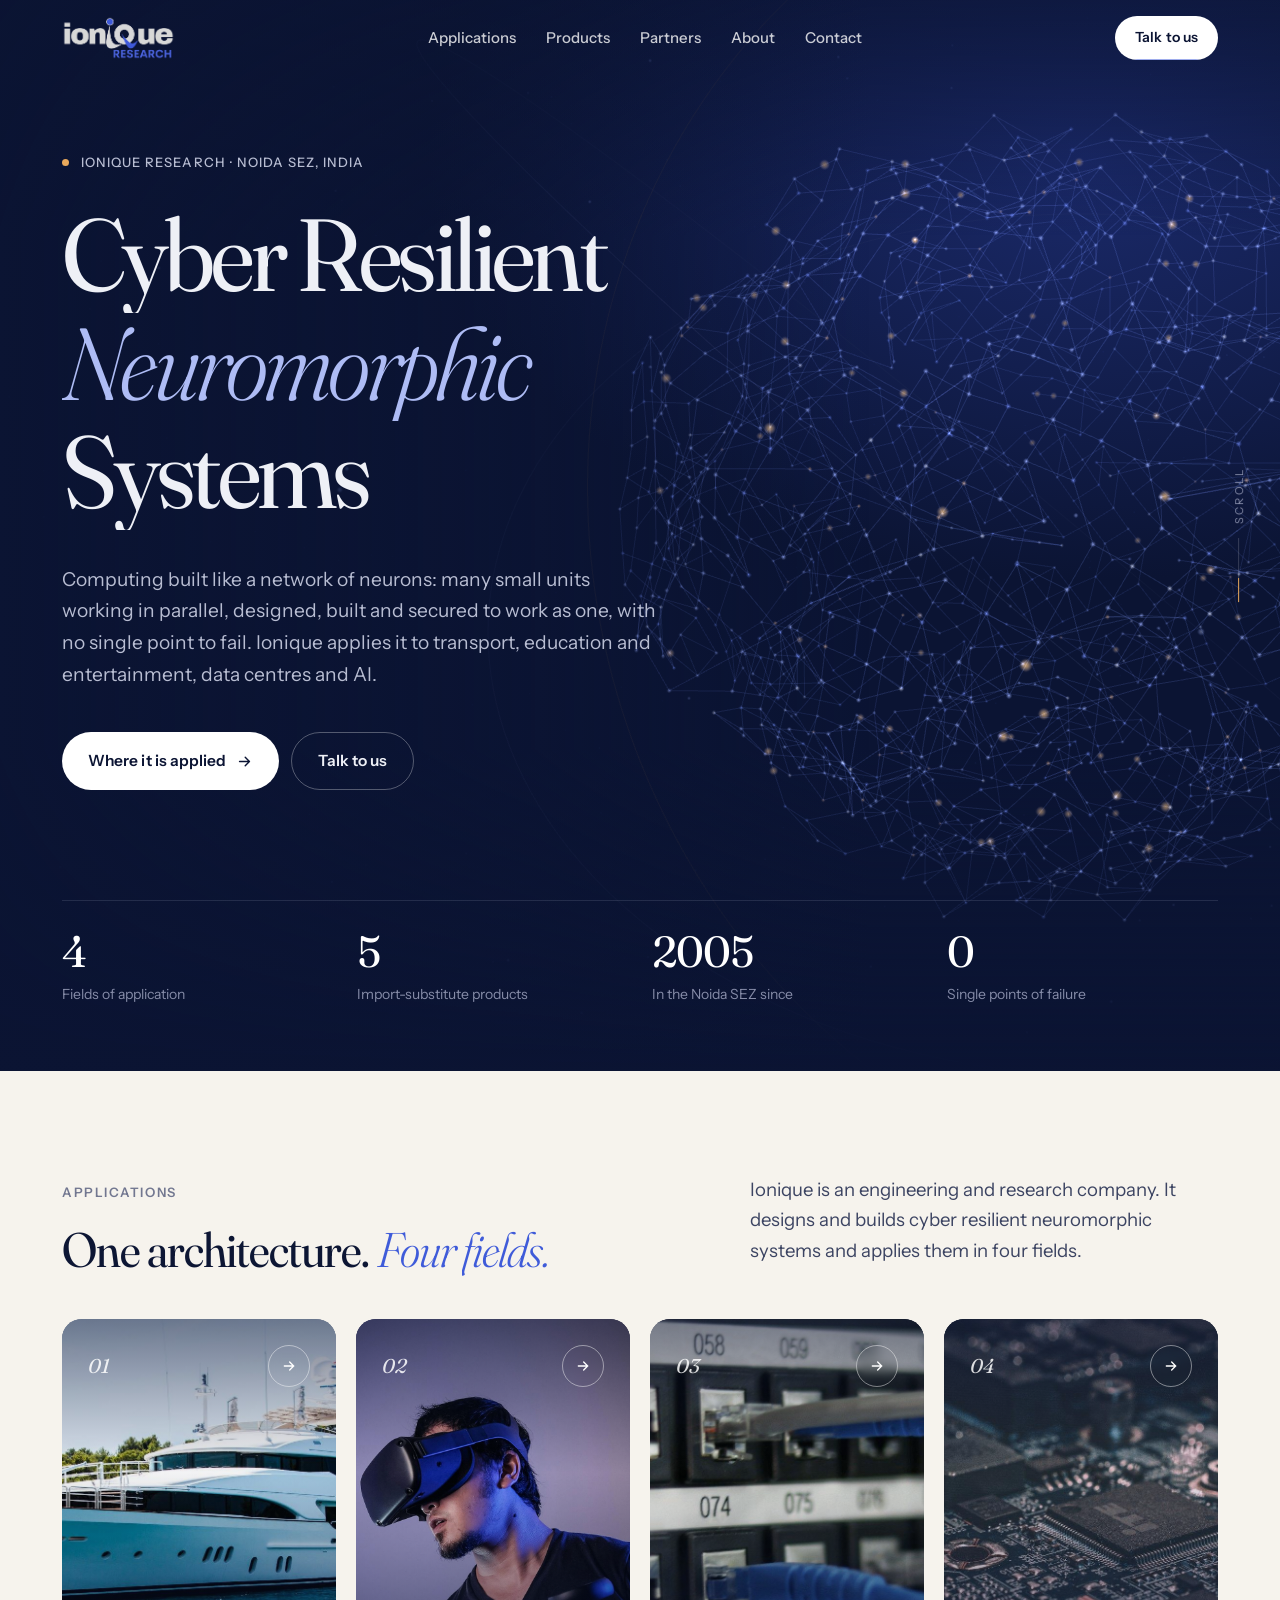
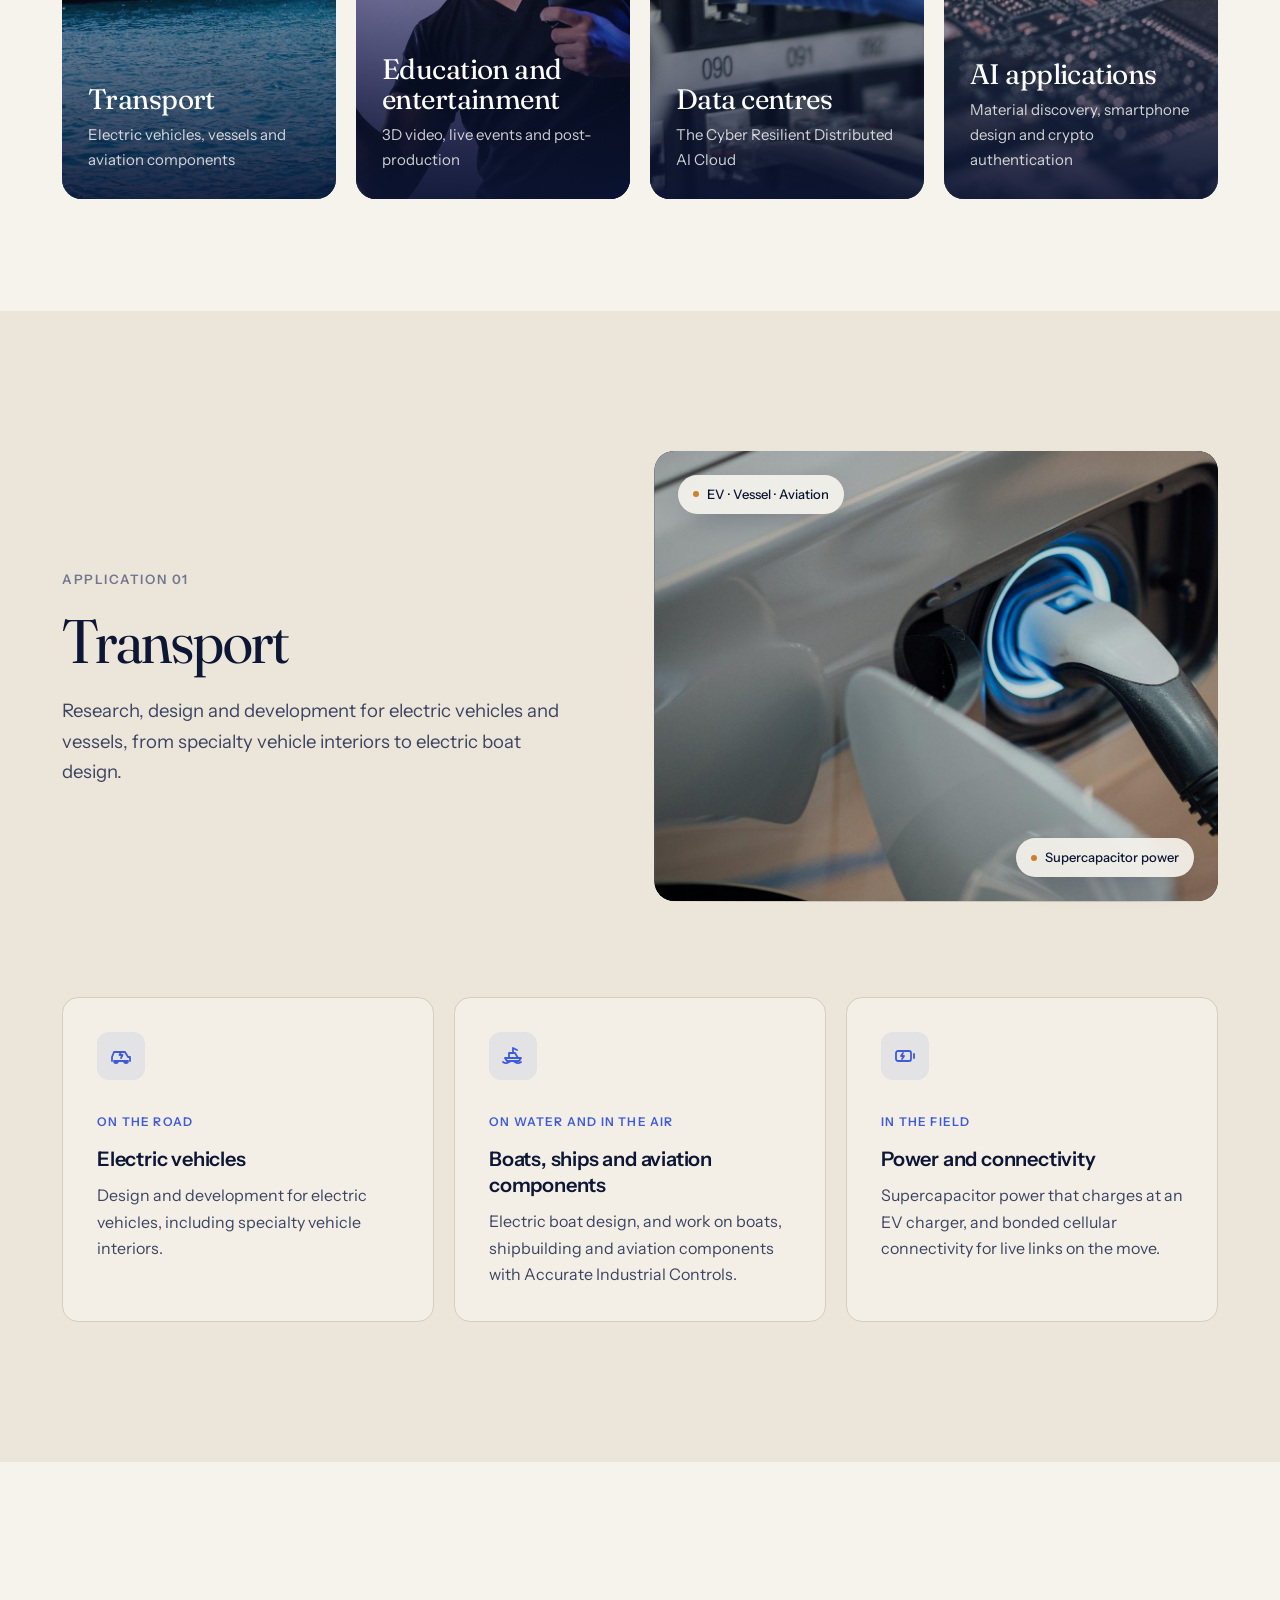
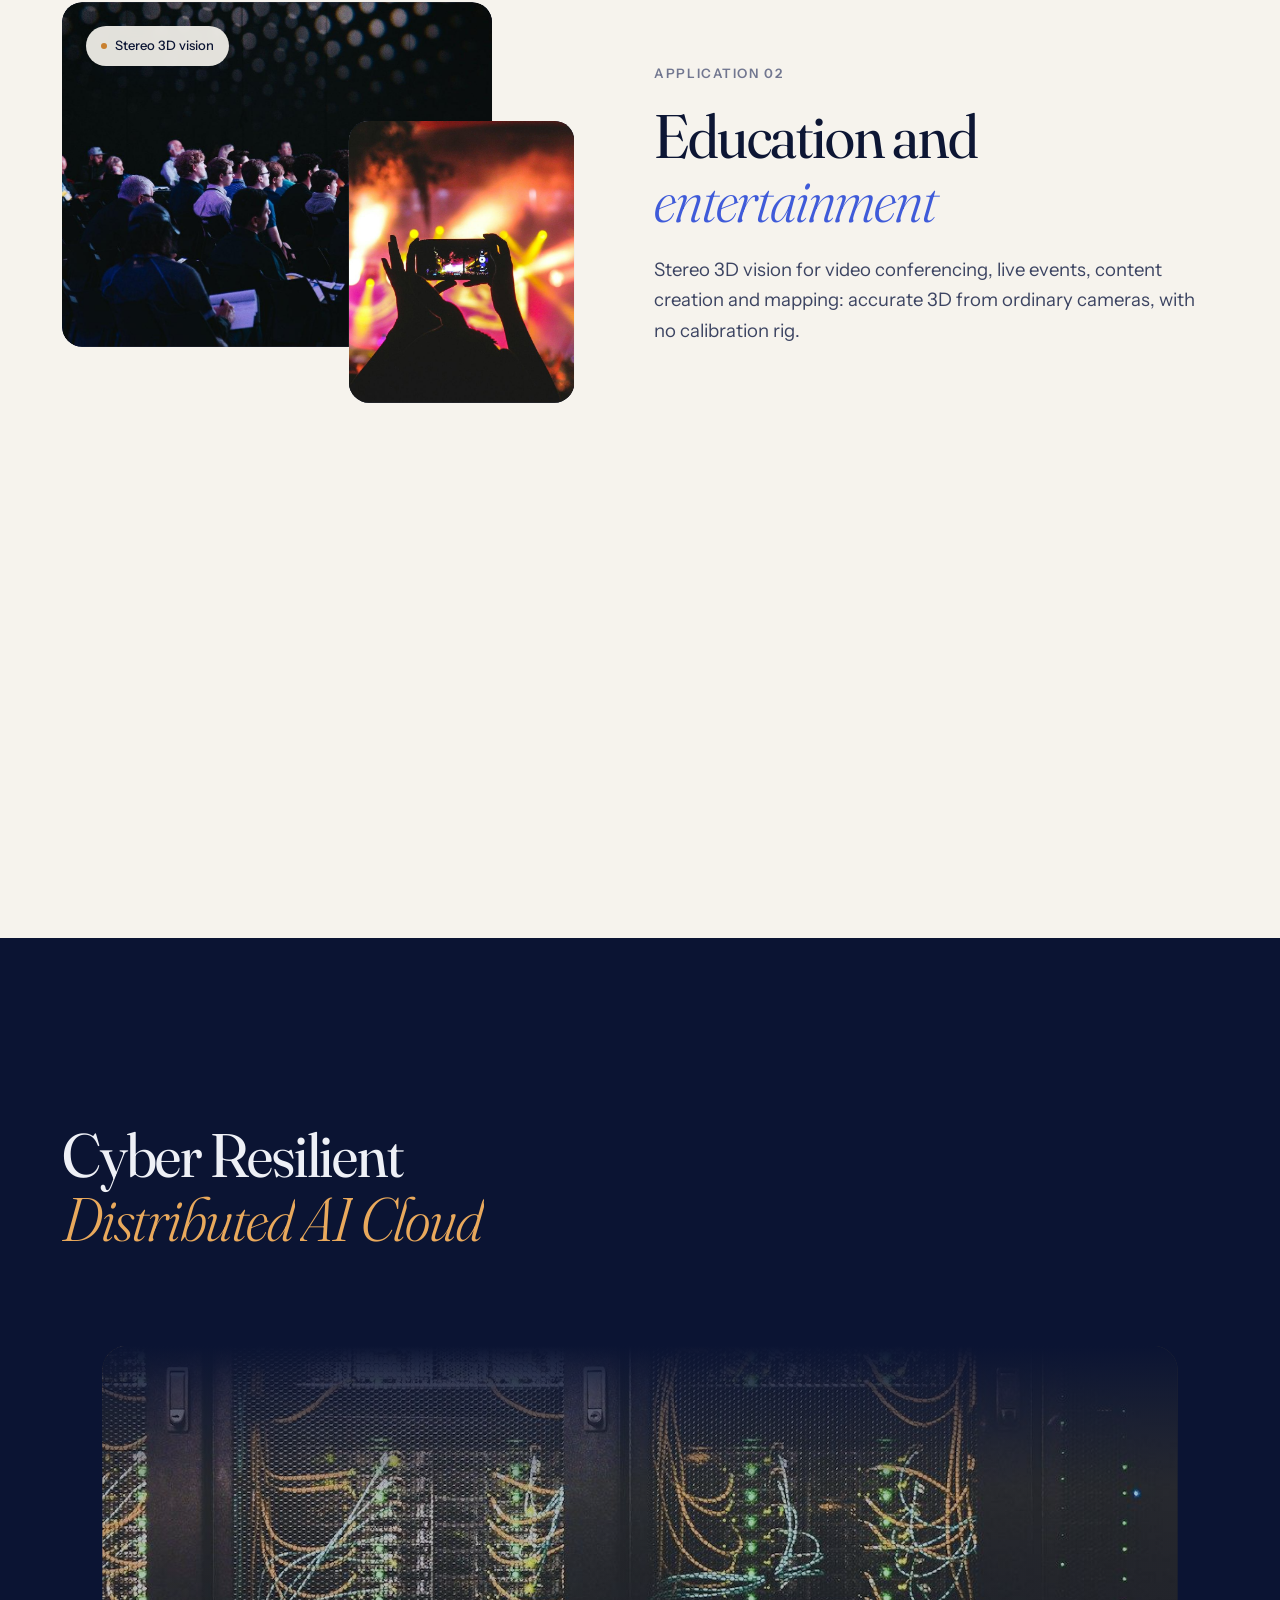
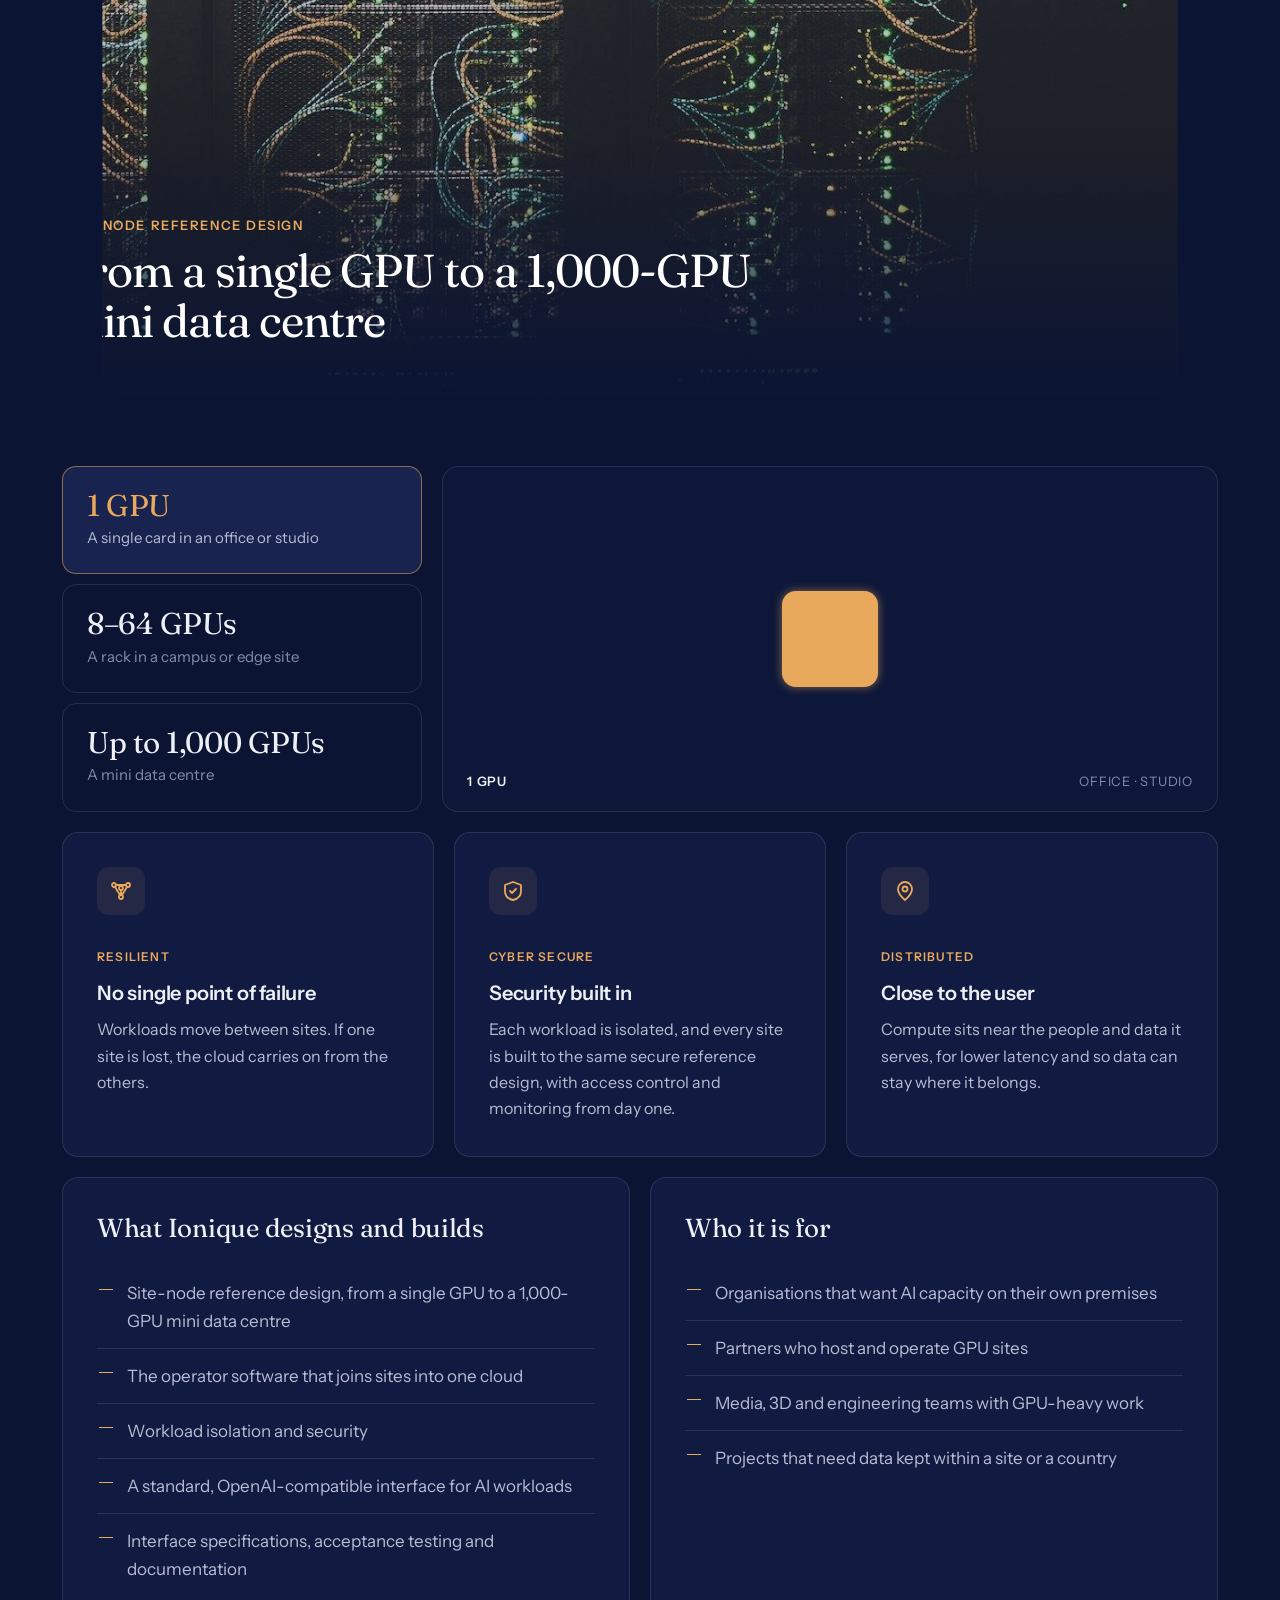
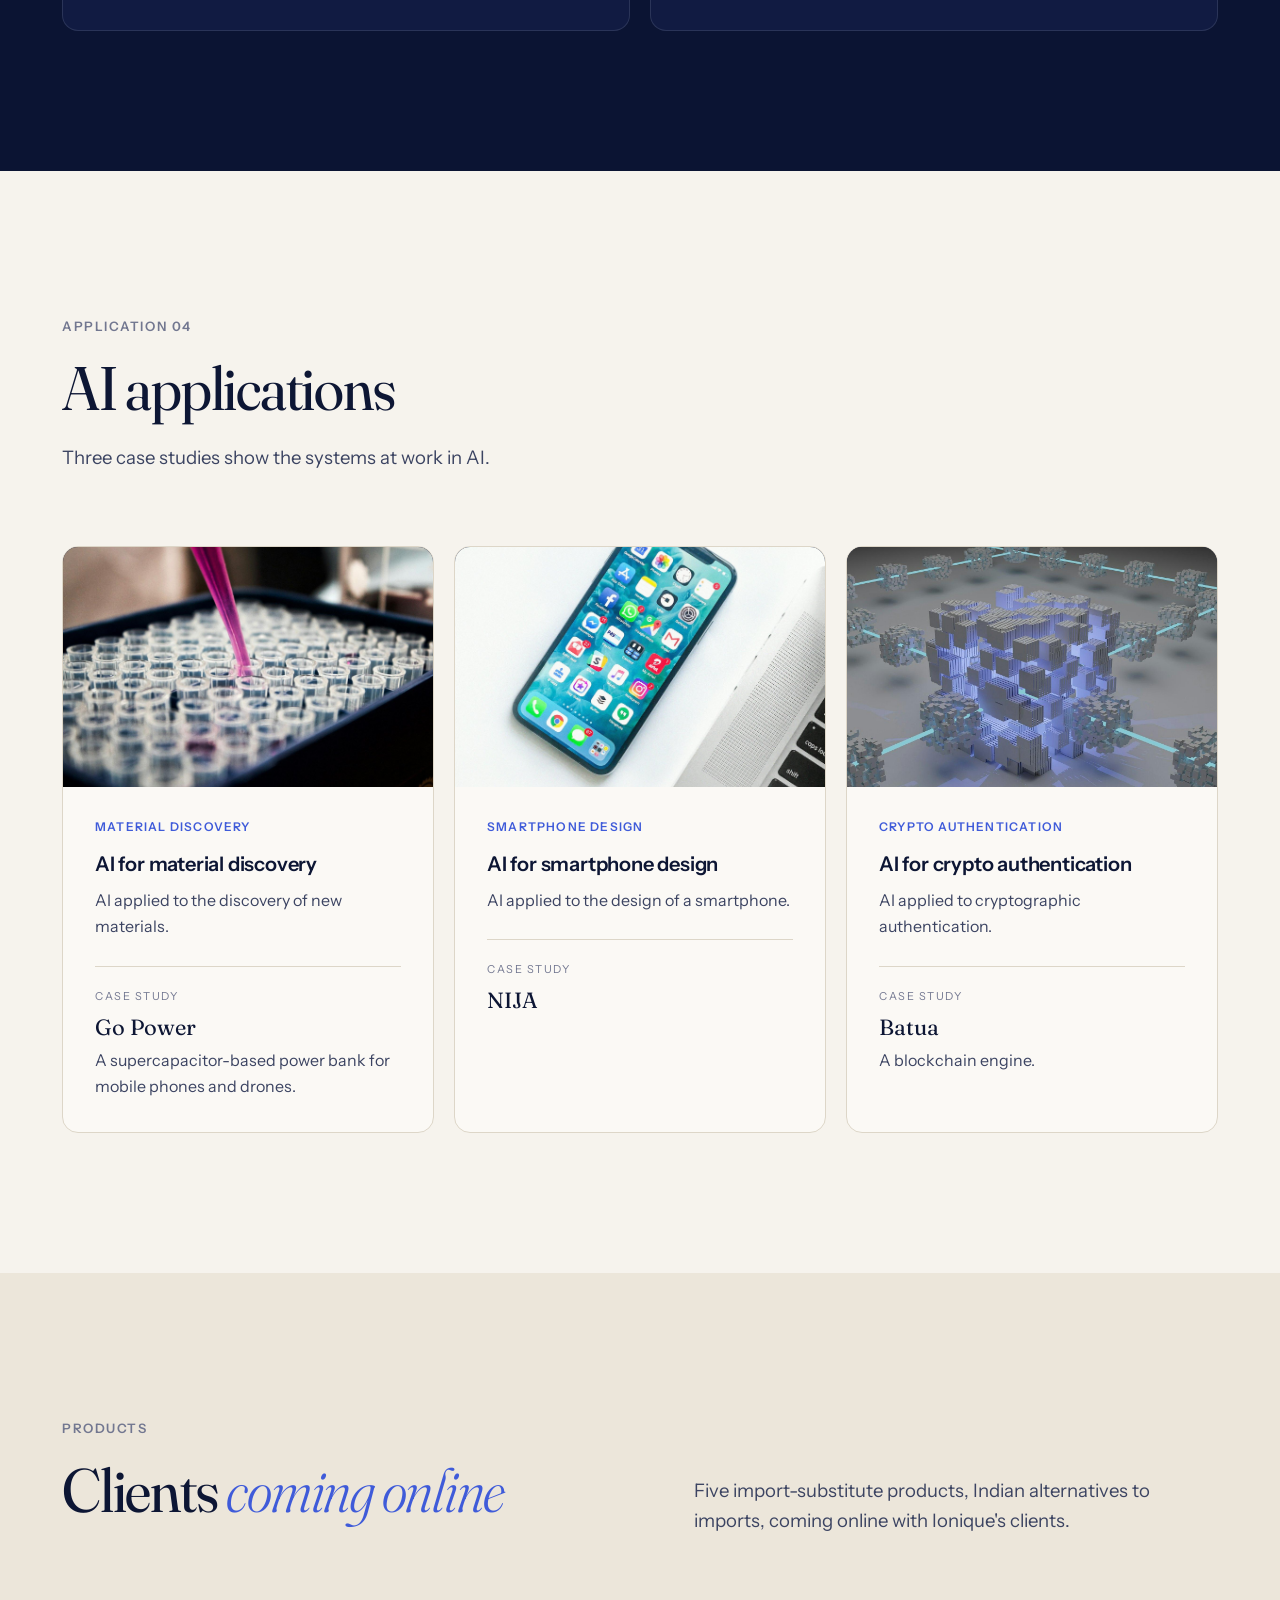
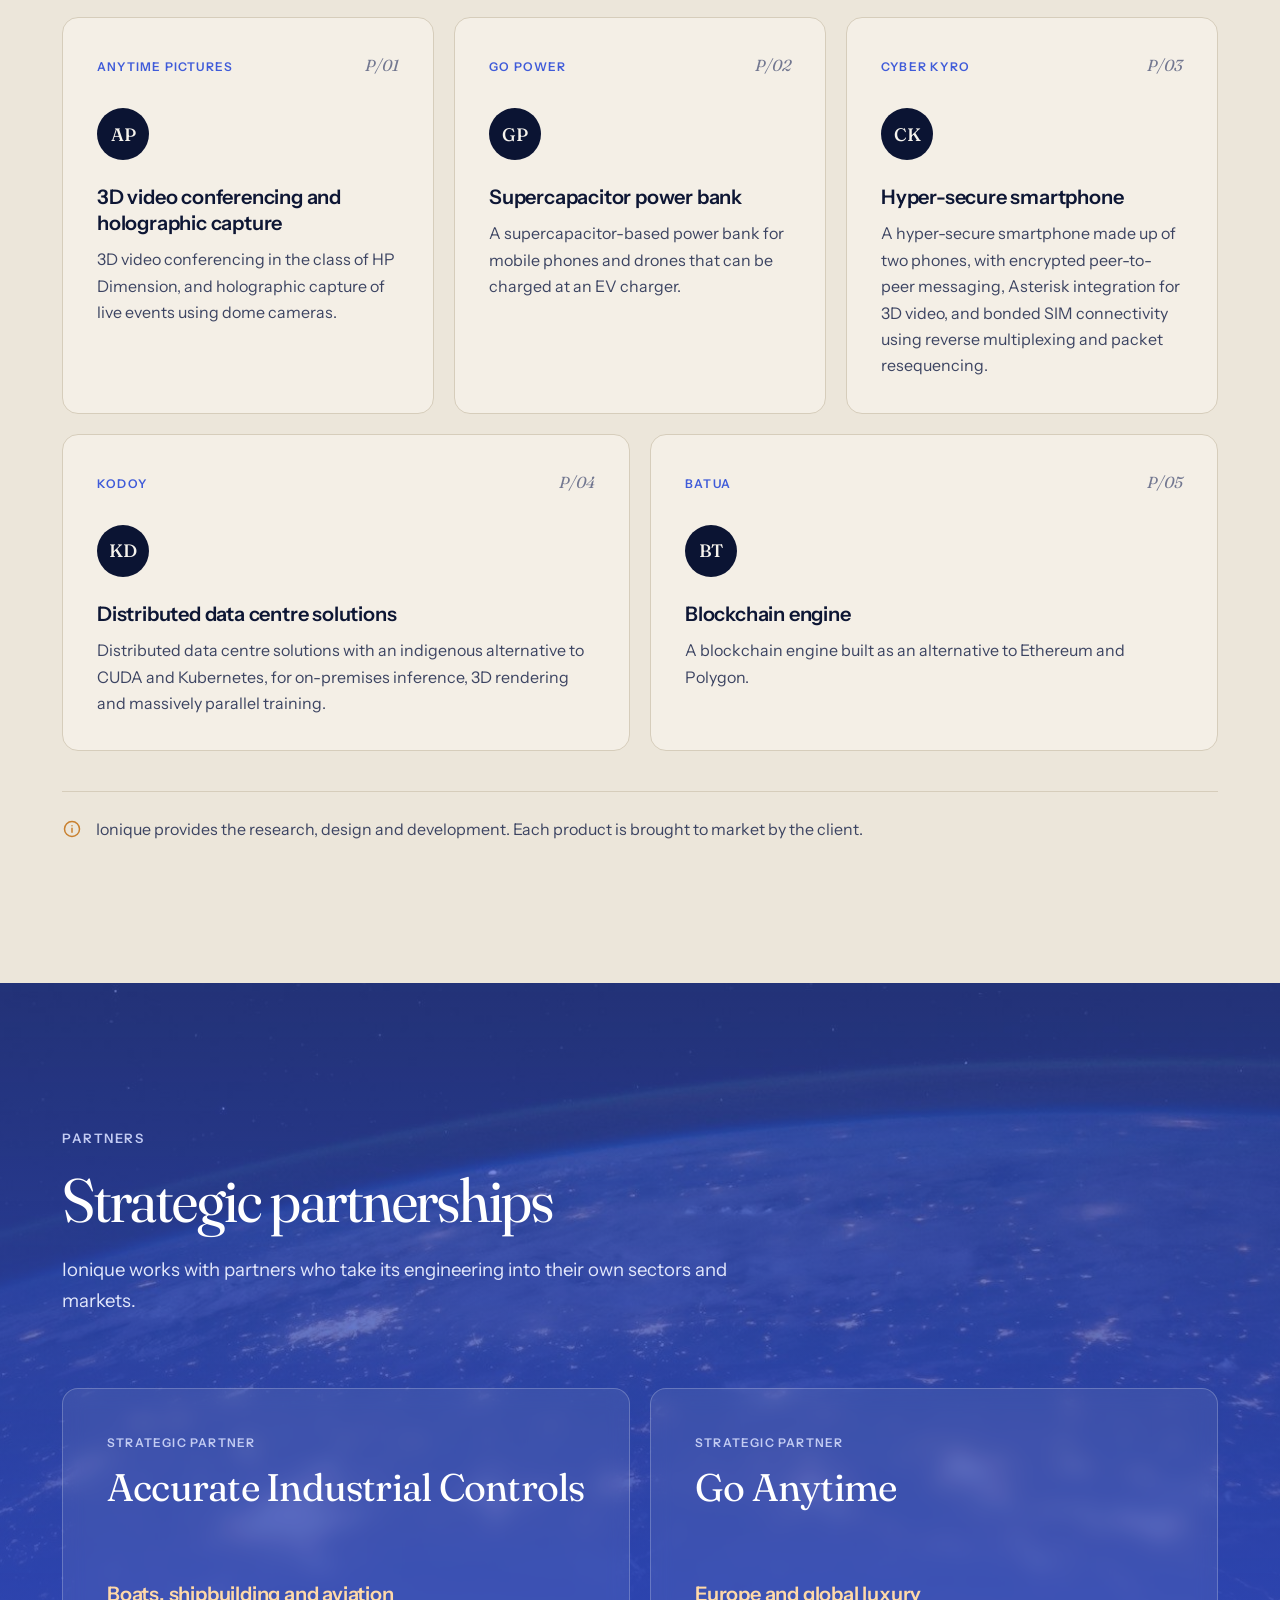
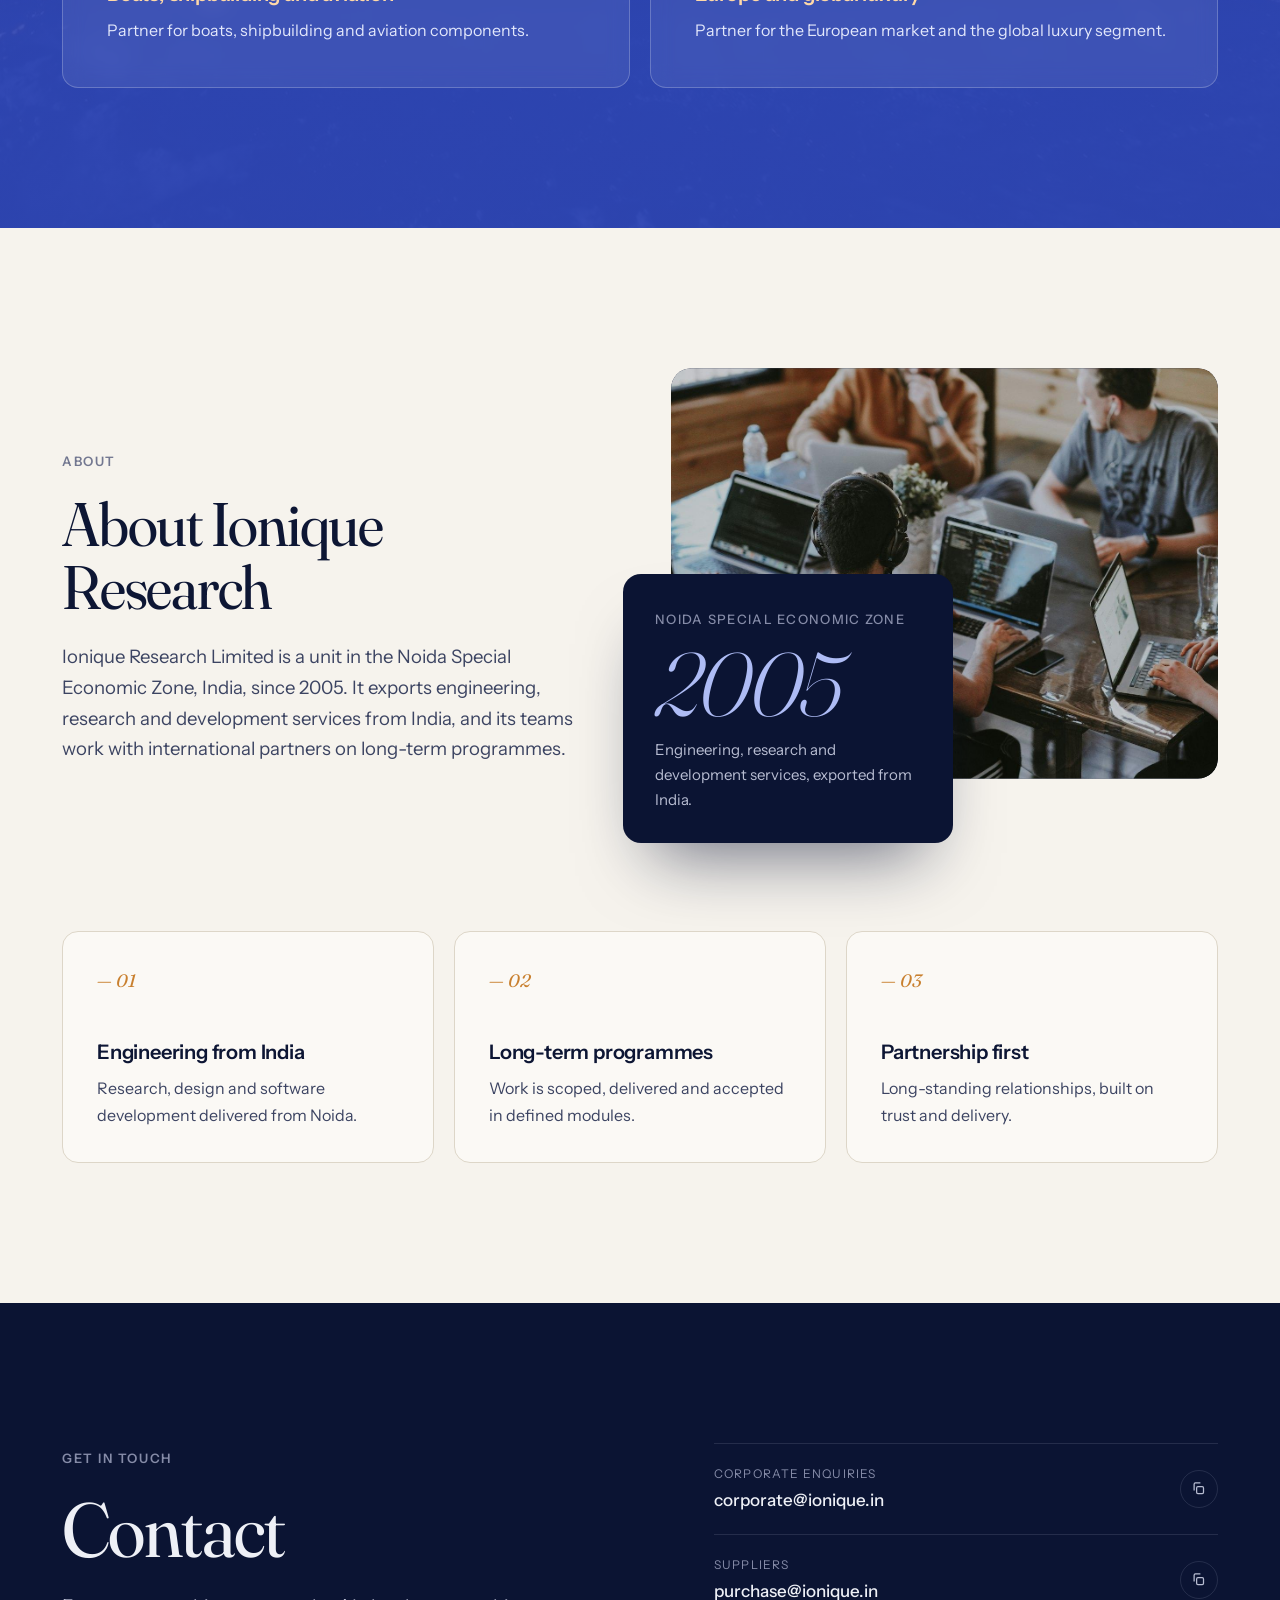
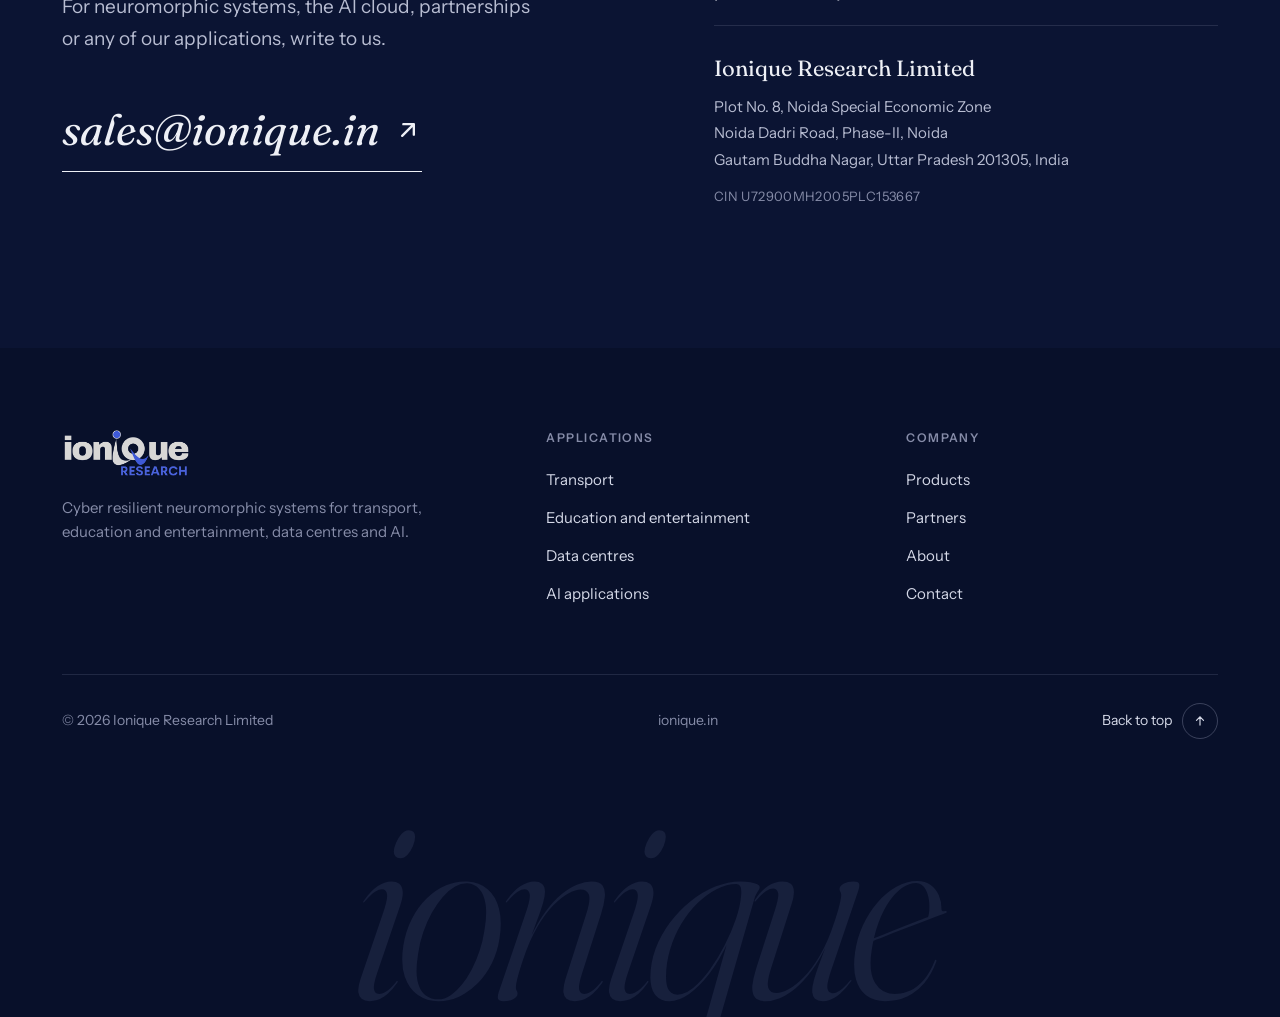
==== commit ed3128eb: "Upgrade to layout" ====
--- a/index.html
+++ b/index.html
@@ -5,7 +5,7 @@
 <meta name="viewport" content="width=device-width, initial-scale=1">
 <title>Ionique Research — Cyber Resilient Neuromorphic Systems</title>
 <meta name="description" content="Ionique Research designs and builds cyber resilient neuromorphic systems for transport, education and entertainment, data centres and AI. Noida SEZ, India.">
-<meta name="theme-color" content="#0a143c">
+<meta name="theme-color" content="#0b1433">
 <meta property="og:type" content="website">
 <meta property="og:url" content="https://ionique.in/">
 <meta property="og:site_name" content="Ionique Research">
@@ -23,6 +23,12 @@
 <link href="https://fonts.googleapis.com/css2?family=Fraunces:ital,opsz,wght,SOFT@0,9..144,300..600,0..100;1,9..144,300..600,0..100&family=Instrument+Sans:wght@400;500;600;700&display=swap" rel="stylesheet">
 
 <link rel="stylesheet" href="assets/css/style.css">
+<script>document.documentElement.className += ' js' + (window.matchMedia('(prefers-reduced-motion: reduce)').matches ? '' : ' has-gsap');</script>
+
+<!-- Plugins (local copies) -->
+<script src="assets/plugins/three.min.js" defer></script>
+<script src="assets/plugins/gsap.min.js" defer></script>
+<script src="assets/plugins/ScrollTrigger.min.js" defer></script>
 <script src="assets/js/main.js" defer></script>
 </head>
 <body>
@@ -55,94 +61,64 @@
 
 <!-- ================= HERO ================= -->
 <section class="hero t-dark" id="top">
- <canvas id="neural-canvas" aria-hidden="true"></canvas>
+ <div class="hero-3d" id="hero-3d" aria-hidden="true"></div>
+ <div class="hero-shade" aria-hidden="true"></div>
  <div class="wrap">
   <div class="hero-inner">
-   <span class="eyebrow"><span class="dot"></span>Ionique Research · Noida SEZ, India</span>
+   <span class="eyebrow hero-fade"><span class="dot"></span>Ionique Research · Noida SEZ, India</span>
    <h1>
     <span class="line"><span>Cyber Resilient</span></span>
     <span class="line"><span><em>Neuromorphic</em></span></span>
     <span class="line"><span>Systems</span></span>
    </h1>
-   <p class="lead">Computing built like a network of neurons: many small units working in parallel, designed, built and secured to work as one, with no single point to fail. Ionique applies it to transport, education and entertainment, data centres and AI.</p>
-   <div class="hero-actions">
+   <p class="lead hero-fade">Computing built like a network of neurons: many small units working in parallel, designed, built and secured to work as one, with no single point to fail. Ionique applies it to transport, education and entertainment, data centres and AI.</p>
+   <div class="hero-actions hero-fade">
     <a class="btn btn-primary" href="#applications">Where it is applied
      <svg viewBox="0 0 24 24" fill="none" stroke="currentColor" stroke-width="2" stroke-linecap="round" stroke-linejoin="round"><path d="M5 12h14M13 6l6 6-6 6"/></svg></a>
     <a class="btn btn-ghost" href="#contact">Talk to us</a>
    </div>
   </div>
-  <div class="hero-stats reveal">
+  <div class="hero-stats hero-fade">
    <div><b data-count="4">4</b><span>Fields of application</span></div>
    <div><b data-count="5">5</b><span>Import-substitute products</span></div>
    <div><b>2005</b><span>In the Noida SEZ since</span></div>
    <div><b>0</b><span>Single points of failure</span></div>
   </div>
  </div>
-</section>
-
-<!-- ================= APPLICATIONS ================= -->
-<section id="applications">
+ <div class="hero-hint" aria-hidden="true"><span></span>Scroll</div>
+</section>
+
+<!-- ================= APPLICATIONS (four fields, one screen) ================= -->
+<section id="applications" class="apps">
  <div class="wrap">
   <div class="section-head split">
-   <div class="reveal">
-    <span class="label">Applications</span>
-    <h2>One architecture.<br><em>Four fields.</em></h2>
-   </div>
-   <p class="sub reveal" style="--d:.1s">Ionique is an engineering and research company. It designs and builds cyber resilient neuromorphic systems and applies them in four fields.</p>
+   <div>
+    <span class="label reveal">Applications</span>
+    <h2 data-split>One architecture. <em>Four fields.</em></h2>
+   </div>
+   <p class="sub reveal">Ionique is an engineering and research company. It designs and builds cyber resilient neuromorphic systems and applies them in four fields.</p>
   </div>
 
   <div class="fields">
-   <a class="card field reveal" href="#transport">
-    <span class="num">01</span>
-    <span class="arrow"><svg viewBox="0 0 24 24" fill="none" stroke="currentColor" stroke-width="2" stroke-linecap="round"><path d="M5 12h14M13 6l6 6-6 6"/></svg></span>
-    <span class="field-art" aria-hidden="true">
-     <svg viewBox="0 0 200 120" fill="none" stroke="currentColor" stroke-width="1.6" stroke-linecap="round" stroke-linejoin="round">
-      <path d="M30 78h140" opacity=".3"/>
-      <path d="M38 72c0-8 4-12 12-14l22-14c6-4 12-6 20-6h26c8 0 14 3 19 8l12 12 14 3c6 1 9 5 9 11"/>
-      <circle cx="66" cy="74" r="10"/><circle cx="142" cy="74" r="10"/>
-      <path d="M86 44l-8 14h56l-10-12" opacity=".6"/>
-      <path class="flow" d="M10 96h180" stroke="#e9a95c" opacity=".7"/>
-     </svg>
-    </span>
-    <b>Transport</b><span class="desc">Electric vehicles, vessels and aviation components</span>
+   <a class="field-card reveal" href="#transport">
+    <img src="assets/images/photos/transport-vessel.jpg" alt="A white motor vessel cruising on blue water" loading="lazy">
+    <span class="fc-top"><span class="num">01</span><span class="arrow"><svg viewBox="0 0 24 24" fill="none" stroke="currentColor" stroke-width="2" stroke-linecap="round"><path d="M5 12h14M13 6l6 6-6 6"/></svg></span></span>
+    <span class="fc-body"><b>Transport</b><span class="desc">Electric vehicles, vessels and aviation components</span></span>
    </a>
-   <a class="card field reveal" href="#education" style="--d:.08s">
-    <span class="num">02</span>
-    <span class="arrow"><svg viewBox="0 0 24 24" fill="none" stroke="currentColor" stroke-width="2" stroke-linecap="round"><path d="M5 12h14M13 6l6 6-6 6"/></svg></span>
-    <span class="field-art" aria-hidden="true">
-     <svg viewBox="0 0 200 120" fill="none" stroke="currentColor" stroke-width="1.6" stroke-linejoin="round">
-      <path d="M100 20l40 22v44l-40 22-40-22V42z"/>
-      <path d="M60 42l40 22 40-22M100 64v44" opacity=".6"/>
-      <rect x="10" y="48" width="26" height="18" rx="4"/><rect x="164" y="48" width="26" height="18" rx="4"/>
-      <path class="flow" d="M36 57L100 64M164 57L100 64" stroke="#e9a95c"/>
-     </svg>
-    </span>
-    <b>Education and entertainment</b><span class="desc">3D video, live events and post-production</span>
+   <a class="field-card reveal" href="#education">
+    <img src="assets/images/photos/education-3d-vr.jpg" alt="A person wearing a VR headset, immersed in 3D" loading="lazy">
+    <span class="fc-top"><span class="num">02</span><span class="arrow"><svg viewBox="0 0 24 24" fill="none" stroke="currentColor" stroke-width="2" stroke-linecap="round"><path d="M5 12h14M13 6l6 6-6 6"/></svg></span></span>
+    <span class="fc-body"><b>Education and entertainment</b><span class="desc">3D video, live events and post-production</span></span>
    </a>
-   <a class="card field reveal" href="#datacentres" style="--d:.16s">
-    <span class="num">03</span>
-    <span class="arrow"><svg viewBox="0 0 24 24" fill="none" stroke="currentColor" stroke-width="2" stroke-linecap="round"><path d="M5 12h14M13 6l6 6-6 6"/></svg></span>
-    <span class="field-art" aria-hidden="true">
-     <svg viewBox="0 0 200 120" fill="none" stroke="currentColor" stroke-width="1.6">
-      <rect x="20" y="30" width="44" height="60" rx="6"/><rect x="78" y="18" width="44" height="84" rx="6"/><rect x="136" y="30" width="44" height="60" rx="6"/>
-      <path d="M28 44h28M28 54h28M86 32h28M86 42h28M86 52h28M144 44h28M144 54h28" opacity=".5"/>
-      <circle class="pulse-dot" cx="42" cy="78" r="3" fill="#e9a95c" stroke="none"/><circle class="pulse-dot" cx="100" cy="90" r="3" fill="#e9a95c" stroke="none" style="animation-delay:.8s"/><circle class="pulse-dot" cx="158" cy="78" r="3" fill="#e9a95c" stroke="none" style="animation-delay:1.6s"/>
-      <path class="flow" d="M64 60h14M122 60h14" stroke="#e9a95c"/>
-     </svg>
-    </span>
-    <b>Data centres</b><span class="desc">The Cyber Resilient Distributed AI Cloud</span>
+   <a class="field-card reveal" href="#datacentres">
+    <img src="assets/images/photos/datacentre-cabling.jpg" alt="Network cables plugged into a patch panel" loading="lazy">
+    <span class="fc-top"><span class="num">03</span><span class="arrow"><svg viewBox="0 0 24 24" fill="none" stroke="currentColor" stroke-width="2" stroke-linecap="round"><path d="M5 12h14M13 6l6 6-6 6"/></svg></span></span>
+    <span class="fc-body"><b>Data centres</b><span class="desc">The Cyber Resilient Distributed AI Cloud</span></span>
    </a>
-   <a class="card field reveal" href="#ai" style="--d:.24s">
-    <span class="num">04</span>
-    <span class="arrow"><svg viewBox="0 0 24 24" fill="none" stroke="currentColor" stroke-width="2" stroke-linecap="round"><path d="M5 12h14M13 6l6 6-6 6"/></svg></span>
-    <span class="field-art" aria-hidden="true">
-     <svg viewBox="0 0 200 120" fill="none" stroke="currentColor" stroke-width="1.6">
-      <rect x="70" y="30" width="60" height="60" rx="10"/><rect x="86" y="46" width="28" height="28" rx="4" stroke="#e9a95c"/>
-      <path d="M82 30V16M100 30V16M118 30V16M82 104V90M100 104V90M118 104V90M70 46H50M70 60H50M70 74H50M150 46h-20M150 60h-20M150 74h-20"/>
-      <circle class="pulse-dot" cx="100" cy="60" r="5" fill="#e9a95c" stroke="none"/>
-     </svg>
-    </span>
-    <b>AI applications</b><span class="desc">Material discovery, smartphone design and crypto authentication</span>
+   <a class="field-card reveal" href="#ai">
+    <img src="assets/images/photos/ai-circuit.jpg" alt="Close-up of a dense circuit board" loading="lazy">
+    <span class="fc-top"><span class="num">04</span><span class="arrow"><svg viewBox="0 0 24 24" fill="none" stroke="currentColor" stroke-width="2" stroke-linecap="round"><path d="M5 12h14M13 6l6 6-6 6"/></svg></span></span>
+    <span class="fc-body"><b>AI applications</b><span class="desc">Material discovery, smartphone design and crypto authentication</span></span>
    </a>
   </div>
  </div>
@@ -152,54 +128,17 @@
 <section id="transport" class="t-sand">
  <div class="wrap">
   <div class="feature">
-   <div class="reveal">
-    <span class="label">Application 01</span>
-    <h2>Transport</h2>
-    <p class="sub">Research, design and development for electric vehicles and vessels, from specialty vehicle interiors to electric boat design.</p>
-   </div>
-   <div class="feature-visual reveal" style="--d:.1s" aria-hidden="true">
+   <div>
+    <span class="label reveal">Application 01</span>
+    <h2 data-split>Transport</h2>
+    <p class="sub reveal">Research, design and development for electric vehicles and vessels, from specialty vehicle interiors to electric boat design.</p>
+   </div>
+   <div class="media-stack">
+    <figure class="media media-main" data-reveal>
+     <img src="assets/images/photos/transport-ev-charging.jpg" alt="An electric vehicle plugged in at a charging point" loading="lazy" data-speed="0.12">
+    </figure>
     <span class="chip c1"><i></i>EV · Vessel · Aviation</span>
     <span class="chip c2"><i></i>Supercapacitor power</span>
-    <svg viewBox="0 0 500 400" fill="none">
-     <defs>
-      <linearGradient id="tBody" x1="0" y1="0" x2="1" y2="1"><stop offset="0" stop-color="#b4bfe6"/><stop offset="1" stop-color="#3f5bd9"/></linearGradient>
-      <radialGradient id="tGlow"><stop offset="0" stop-color="#e9a95c" stop-opacity=".5"/><stop offset="1" stop-color="#e9a95c" stop-opacity="0"/></radialGradient>
-     </defs>
-     <g stroke="#7f8fd6" stroke-opacity=".18">
-      <path d="M0 300h500M0 322h500M0 350h500M0 386h500"/>
-      <path d="M250 280L-100 400M250 280L60 400M250 280L180 400M250 280L320 400M250 280L440 400M250 280L600 400"/>
-     </g>
-     <ellipse cx="250" cy="298" rx="190" ry="22" fill="url(#tGlow)"/>
-     <g transform="translate(330 70)" stroke="#b4bfe6" stroke-width="1.5" stroke-linejoin="round" opacity=".75">
-      <path d="M0 30l90-6c8 0 12 3 12 6s-4 6-12 6L0 30z" fill="#233066"/>
-      <path d="M40 27l-14-26h10l26 25M40 33l-14 26h10l26-25M4 30l-6-14h6l10 13"/>
-      <path class="flow" d="M-80 30H-4" stroke="#e9a95c"/>
-     </g>
-     <g transform="translate(40 150)" stroke="#b4bfe6" stroke-width="1.5" stroke-linejoin="round" opacity=".8">
-      <path d="M0 40h130l-18 22H14z" fill="#1a2552"/>
-      <path d="M34 40V18h52l14 22" fill="#233066"/>
-      <path d="M44 24h16v10H44zM66 24h14v10H66z" stroke="#e9a95c" stroke-opacity=".8"/>
-      <path class="flow" d="M-30 70h200" stroke="#e9a95c" stroke-opacity=".6"/>
-     </g>
-     <g transform="translate(120 205)">
-      <path d="M10 70c0-12 6-18 18-21l40-24c10-6 20-9 34-9h56c14 0 24 5 32 13l22 21 26 5c10 2 16 8 16 18v8H10z" fill="url(#tBody)" opacity=".95"/>
-      <path d="M86 28l-18 22h108l-18-22c-6-6-12-9-22-9h-34c-8 0-12 3-16 9z" fill="#0a143c" opacity=".85"/>
-      <path d="M128 21v29" stroke="#3f5bd9" stroke-width="3"/>
-      <path d="M216 58h18" stroke="#fff" stroke-width="4" stroke-linecap="round"/>
-      <path d="M14 62h10" stroke="#e9a95c" stroke-width="4" stroke-linecap="round"/>
-      <circle cx="68" cy="80" r="20" fill="#0a1230" stroke="#b4bfe6" stroke-width="3"/>
-      <circle cx="68" cy="80" r="7" fill="#7f8fd6"/>
-      <circle cx="194" cy="80" r="20" fill="#0a1230" stroke="#b4bfe6" stroke-width="3"/>
-      <circle cx="194" cy="80" r="7" fill="#7f8fd6"/>
-      <path d="M100 66h40" stroke="#e9a95c" stroke-width="2" class="flow"/>
-     </g>
-     <g transform="translate(430 230)" stroke="#b4bfe6" stroke-width="1.5">
-      <rect x="0" y="0" width="30" height="70" rx="6" fill="#1a2552"/>
-      <rect x="7" y="10" width="16" height="14" rx="2" stroke="#e9a95c"/>
-      <path d="M17 33l-5 9h7l-5 9" stroke="#e9a95c" stroke-width="2"/>
-     </g>
-     <path class="flow" d="M430 270c-30 0-40 30-70 30" stroke="#e9a95c" stroke-width="2"/>
-    </svg>
    </div>
   </div>
 
@@ -210,13 +149,13 @@
     <h3>Electric vehicles</h3>
     <p>Design and development for electric vehicles, including specialty vehicle interiors.</p>
    </article>
-   <article class="card reveal" style="--d:.08s">
+   <article class="card reveal">
     <div class="card-icon"><svg viewBox="0 0 24 24" fill="none" stroke="currentColor" stroke-width="1.8" stroke-linecap="round" stroke-linejoin="round"><path d="M2 18c2 1.5 4 1.5 6 0s4-1.5 6 0 4 1.5 6 0"/><path d="M4 14h16l-2 3H6zM8 14V9h6l3 5M12 9V4l4 2"/></svg></div>
     <span class="tag">On water and in the air</span>
     <h3>Boats, ships and aviation components</h3>
     <p>Electric boat design, and work on boats, shipbuilding and aviation components with Accurate Industrial Controls.</p>
    </article>
-   <article class="card reveal" style="--d:.16s">
+   <article class="card reveal">
     <div class="card-icon"><svg viewBox="0 0 24 24" fill="none" stroke="currentColor" stroke-width="1.8" stroke-linecap="round" stroke-linejoin="round"><rect x="3" y="7" width="15" height="10" rx="2"/><path d="M21 10v4M10 9l-2 3h3l-2 3"/></svg></div>
     <span class="tag">In the field</span>
     <h3>Power and connectivity</h3>
@@ -230,52 +169,19 @@
 <section id="education">
  <div class="wrap">
   <div class="feature reverse">
-   <div class="reveal">
-    <span class="label">Application 02</span>
-    <h2>Education and entertainment</h2>
-    <p class="sub">Stereo 3D vision for video conferencing, live events, content creation and mapping: accurate 3D from ordinary cameras, with no calibration rig.</p>
-   </div>
-   <div class="feature-visual reveal" style="--d:.1s" aria-hidden="true">
+   <div>
+    <span class="label reveal">Application 02</span>
+    <h2 data-split>Education and <em>entertainment</em></h2>
+    <p class="sub reveal">Stereo 3D vision for video conferencing, live events, content creation and mapping: accurate 3D from ordinary cameras, with no calibration rig.</p>
+   </div>
+   <div class="media-stack collage">
+    <figure class="media media-main" data-reveal>
+     <img src="assets/images/photos/education-lecture.jpg" alt="An audience seated at a lecture" loading="lazy" data-speed="0.1">
+    </figure>
+    <figure class="media media-inset" data-reveal>
+     <img src="assets/images/photos/education-live-event.jpg" alt="Concert crowd filming a live show under stage lights" loading="lazy">
+    </figure>
     <span class="chip c1"><i></i>Stereo 3D vision</span>
-    <span class="chip c2"><i></i>No calibration rig</span>
-    <svg viewBox="0 0 500 400" fill="none">
-     <defs>
-      <radialGradient id="eGlow"><stop offset="0" stop-color="#7f8fd6" stop-opacity=".55"/><stop offset="1" stop-color="#7f8fd6" stop-opacity="0"/></radialGradient>
-      <linearGradient id="beamL" x1="0" y1="1" x2="1" y2="0"><stop offset="0" stop-color="#e9a95c" stop-opacity=".35"/><stop offset="1" stop-color="#e9a95c" stop-opacity="0"/></linearGradient>
-      <linearGradient id="beamR" x1="1" y1="1" x2="0" y2="0"><stop offset="0" stop-color="#e9a95c" stop-opacity=".35"/><stop offset="1" stop-color="#e9a95c" stop-opacity="0"/></linearGradient>
-      <clipPath id="eClip"><circle cx="250" cy="190" r="96"/></clipPath>
-     </defs>
-     <circle cx="250" cy="190" r="150" fill="url(#eGlow)"/>
-     <g class="spin-slow">
-      <circle cx="250" cy="190" r="130" stroke="#7f8fd6" stroke-opacity=".3" stroke-dasharray="2 8"/>
-     </g>
-     <ellipse cx="250" cy="190" rx="130" ry="40" stroke="#7f8fd6" stroke-opacity=".2"/>
-     <ellipse cx="250" cy="190" rx="40" ry="130" stroke="#7f8fd6" stroke-opacity=".2"/>
-     <path d="M80 318L230 210L230 228Z" fill="url(#beamL)"/>
-     <path d="M420 318L270 210L270 228Z" fill="url(#beamR)"/>
-     <g stroke="#b4bfe6" stroke-opacity=".8" stroke-width="1.2">
-      <circle cx="250" cy="190" r="96"/>
-      <ellipse cx="250" cy="190" rx="96" ry="30"/><ellipse cx="250" cy="160" rx="88" ry="26" stroke-opacity=".5"/><ellipse cx="250" cy="220" rx="88" ry="26" stroke-opacity=".5"/>
-      <ellipse cx="250" cy="190" rx="30" ry="96"/><ellipse cx="250" cy="190" rx="62" ry="96" stroke-opacity=".5"/>
-     </g>
-     <g clip-path="url(#eClip)"><rect class="scan" x="150" y="186" width="200" height="8" fill="#e9a95c" opacity=".6"/></g>
-     <g fill="#e9a95c">
-      <circle class="pulse-dot" cx="214" cy="150" r="2.5"/><circle class="pulse-dot" cx="282" cy="140" r="2.5" style="animation-delay:.4s"/><circle class="pulse-dot" cx="300" cy="210" r="2.5" style="animation-delay:.8s"/><circle class="pulse-dot" cx="226" cy="236" r="2.5" style="animation-delay:1.2s"/><circle class="pulse-dot" cx="250" cy="190" r="3.5" style="animation-delay:1.6s"/>
-     </g>
-     <g transform="translate(30 300)">
-      <rect x="0" y="0" width="60" height="36" rx="8" fill="#1a2552" stroke="#b4bfe6" stroke-width="1.5"/>
-      <circle cx="44" cy="18" r="10" fill="#0a1230" stroke="#e9a95c" stroke-width="2"/>
-      <circle cx="44" cy="18" r="3" fill="#e9a95c"/>
-      <rect x="10" y="-8" width="16" height="8" rx="2" fill="#233066" stroke="#b4bfe6"/>
-     </g>
-     <g transform="translate(410 300)">
-      <rect x="0" y="0" width="60" height="36" rx="8" fill="#1a2552" stroke="#b4bfe6" stroke-width="1.5"/>
-      <circle cx="16" cy="18" r="10" fill="#0a1230" stroke="#e9a95c" stroke-width="2"/>
-      <circle cx="16" cy="18" r="3" fill="#e9a95c"/>
-      <rect x="34" y="-8" width="16" height="8" rx="2" fill="#233066" stroke="#b4bfe6"/>
-     </g>
-     <path class="flow" d="M90 330C170 360 330 360 410 330" stroke="#7f8fd6" stroke-opacity=".6"/>
-    </svg>
    </div>
   </div>
 
@@ -286,13 +192,13 @@
     <h3>3D video conferencing</h3>
     <p>3D video conferencing for classrooms, lectures and meetings at a distance.</p>
    </article>
-   <article class="card reveal" style="--d:.08s">
+   <article class="card reveal">
     <div class="card-icon"><svg viewBox="0 0 24 24" fill="none" stroke="currentColor" stroke-width="1.8" stroke-linecap="round" stroke-linejoin="round"><path d="M3 18a9 9 0 0 1 18 0"/><path d="M3 18h18"/><circle cx="12" cy="13" r="2"/><path d="M6 11l1 1M18 11l-1 1M12 7v1.5"/></svg></div>
     <span class="tag">Live events</span>
     <h3>Holographic capture</h3>
     <p>Holographic capture of live events using dome cameras.</p>
    </article>
-   <article class="card reveal" style="--d:.16s">
+   <article class="card reveal">
     <div class="card-icon"><svg viewBox="0 0 24 24" fill="none" stroke="currentColor" stroke-width="1.8" stroke-linecap="round" stroke-linejoin="round"><rect x="3" y="4" width="18" height="16" rx="2"/><path d="M7 4v16M17 4v16M3 9h4M3 15h4M17 9h4M17 15h4"/></svg></div>
     <span class="tag">Media</span>
     <h3>Rights and post-production</h3>
@@ -306,13 +212,20 @@
 <section id="datacentres" class="t-dark">
  <div class="wrap">
   <div class="section-head split">
-   <div class="reveal">
-    <span class="label">Application 03 · Data centres</span>
-    <h2>Cyber Resilient <em>Distributed AI Cloud</em></h2>
-   </div>
-   <p class="sub reveal" style="--d:.1s">Instead of one large data centre, the Ionique design links a large number of small GPU sites: in offices, campuses, studios and edge locations. Each site is a standard building block; together they behave as a single AI cloud.</p>
-  </div>
-
+   <div>
+    <span class="label reveal">Application 03 · Data centres</span>
+    <h2 data-split>Cyber Resilient <em>Distributed AI Cloud</em></h2>
+   </div>
+   <p class="sub reveal">Instead of one large data centre, the Ionique design links a large number of small GPU sites: in offices, campuses, studios and edge locations. Each site is a standard building block; together they behave as a single AI cloud.</p>
+  </div>
+ </div>
+
+ <figure class="cinema" data-reveal>
+  <img src="assets/images/photos/datacentre-racks.jpg" alt="Rows of server racks with structured cabling in a data centre" loading="lazy" data-speed="0.18">
+  <figcaption class="wrap"><span>Site-node reference design</span><b>From a single GPU to a 1,000-GPU mini data centre</b></figcaption>
+ </figure>
+
+ <div class="wrap">
   <div class="scale-wrap reveal">
    <div class="scale-tabs" role="tablist" aria-label="Site scale">
     <button class="scale-tab" type="button" role="tab" aria-selected="true" aria-controls="scale-stage" id="tab-1"><b>1 GPU</b><span>A single card in an office or studio</span></button>
@@ -332,13 +245,13 @@
     <h3>No single point of failure</h3>
     <p>Workloads move between sites. If one site is lost, the cloud carries on from the others.</p>
    </article>
-   <article class="card reveal" style="--d:.08s">
+   <article class="card reveal">
     <div class="card-icon"><svg viewBox="0 0 24 24" fill="none" stroke="currentColor" stroke-width="1.8" stroke-linecap="round" stroke-linejoin="round"><path d="M12 3l8 3v6c0 5-3.5 8-8 9-4.5-1-8-4-8-9V6z"/><path d="M9 12l2 2 4-4"/></svg></div>
     <span class="tag">Cyber secure</span>
     <h3>Security built in</h3>
     <p>Each workload is isolated, and every site is built to the same secure reference design, with access control and monitoring from day one.</p>
    </article>
-   <article class="card reveal" style="--d:.16s">
+   <article class="card reveal">
     <div class="card-icon"><svg viewBox="0 0 24 24" fill="none" stroke="currentColor" stroke-width="1.8" stroke-linecap="round" stroke-linejoin="round"><path d="M12 21s-7-6-7-11a7 7 0 0 1 14 0c0 5-7 11-7 11z"/><circle cx="12" cy="10" r="2.5"/></svg></div>
     <span class="tag">Distributed</span>
     <h3>Close to the user</h3>
@@ -346,7 +259,7 @@
    </article>
   </div>
 
-  <div class="grid-2" style="margin-top:24px">
+  <div class="grid-2" style="margin-top:20px">
    <div class="card list-card reveal">
     <h3>What Ionique designs and builds</h3>
     <ul class="ticks">
@@ -357,7 +270,7 @@
      <li>Interface specifications, acceptance testing and documentation</li>
     </ul>
    </div>
-   <div class="card list-card reveal" style="--d:.08s">
+   <div class="card list-card reveal">
     <h3>Who it is for</h3>
     <ul class="ticks">
      <li>Organisations that want AI capacity on their own premises</li>
@@ -373,25 +286,15 @@
 <!-- ================= 04 AI ================= -->
 <section id="ai">
  <div class="wrap">
-  <div class="section-head reveal">
-   <span class="label">Application 04</span>
-   <h2>AI applications</h2>
-   <p class="sub">Three case studies show the systems at work in AI.</p>
+  <div class="section-head">
+   <span class="label reveal">Application 04</span>
+   <h2 data-split>AI applications</h2>
+   <p class="sub reveal">Three case studies show the systems at work in AI.</p>
   </div>
 
   <div class="grid-3">
    <article class="card case-card reveal">
-    <div class="case-visual" aria-hidden="true">
-     <svg viewBox="0 0 360 200" fill="none">
-      <g stroke="#7f8fd6" stroke-opacity=".55" stroke-width="1.4">
-       <path d="M120 70l60-30 60 30v60l-60 30-60-30z"/>
-       <path d="M120 70l60 30 60-30M180 100v60"/>
-       <path d="M60 100l60-30M60 100l60 30M300 100l-60-30M300 100l-60 30M180 40V10M180 160v30"/>
-      </g>
-      <g fill="#b4bfe6"><circle cx="120" cy="70" r="7"/><circle cx="240" cy="70" r="7"/><circle cx="120" cy="130" r="7"/><circle cx="240" cy="130" r="7"/><circle cx="180" cy="40" r="7"/><circle cx="180" cy="160" r="7"/></g>
-      <g fill="#e9a95c"><circle class="pulse-dot" cx="180" cy="100" r="10"/><circle class="pulse-dot" cx="60" cy="100" r="5" style="animation-delay:.6s"/><circle class="pulse-dot" cx="300" cy="100" r="5" style="animation-delay:1.2s"/></g>
-     </svg>
-    </div>
+    <figure class="case-visual"><img src="assets/images/photos/ai-materials-lab.jpg" alt="Laboratory pipette dispensing into a tray of sample tubes" loading="lazy"></figure>
     <div class="case-body">
      <span class="tag">Material discovery</span>
      <h3>AI for material discovery</h3>
@@ -399,22 +302,8 @@
      <p class="case"><small>Case study</small><strong>Go Power</strong>A supercapacitor-based power bank for mobile phones and drones.</p>
     </div>
    </article>
-   <article class="card case-card reveal" style="--d:.08s">
-    <div class="case-visual" aria-hidden="true">
-     <svg viewBox="0 0 360 200" fill="none">
-      <g transform="translate(140 22)">
-       <rect x="0" y="0" width="80" height="156" rx="16" fill="#1a2552" stroke="#b4bfe6" stroke-width="1.5"/>
-       <rect x="7" y="10" width="66" height="136" rx="10" fill="#0a143c" stroke="#7f8fd6" stroke-opacity=".5"/>
-       <rect x="30" y="16" width="20" height="5" rx="2.5" fill="#233066"/>
-       <g stroke="#e9a95c" stroke-opacity=".6"><path d="M16 44h48M16 60h30M16 76h40"/></g>
-       <rect class="scan" x="7" y="74" width="66" height="3" fill="#e9a95c" opacity=".7"/>
-      </g>
-      <g stroke="#7f8fd6" stroke-opacity=".4" stroke-dasharray="3 5">
-       <path d="M60 50h80M60 100h80M60 150h80M220 50h80M220 100h80M220 150h80"/>
-      </g>
-      <g fill="#b4bfe6"><circle cx="56" cy="50" r="4"/><circle cx="56" cy="100" r="4"/><circle cx="56" cy="150" r="4"/><circle cx="304" cy="50" r="4"/><circle cx="304" cy="100" r="4"/><circle cx="304" cy="150" r="4"/></g>
-     </svg>
-    </div>
+   <article class="card case-card reveal">
+    <figure class="case-visual"><img src="assets/images/photos/ai-smartphone.jpg" alt="A smartphone lying next to a laptop" loading="lazy"></figure>
     <div class="case-body">
      <span class="tag">Smartphone design</span>
      <h3>AI for smartphone design</h3>
@@ -422,24 +311,8 @@
      <p class="case"><small>Case study</small><strong>NIJA</strong></p>
     </div>
    </article>
-   <article class="card case-card reveal" style="--d:.16s">
-    <div class="case-visual" aria-hidden="true">
-     <svg viewBox="0 0 360 200" fill="none">
-      <g stroke="#b4bfe6" stroke-width="1.5">
-       <rect x="30" y="74" width="72" height="52" rx="10" fill="#1a2552"/>
-       <rect x="144" y="74" width="72" height="52" rx="10" fill="#233066"/>
-       <rect x="258" y="74" width="72" height="52" rx="10" fill="#1a2552"/>
-      </g>
-      <path class="flow" d="M102 100h42M216 100h42" stroke="#e9a95c" stroke-width="2"/>
-      <g stroke="#7f8fd6" stroke-opacity=".6"><path d="M44 90h44M44 102h30M158 90h44M158 102h30M272 90h44M272 102h30"/></g>
-      <g transform="translate(166 26)" stroke="#e9a95c" stroke-width="2" fill="none">
-       <rect x="0" y="16" width="28" height="22" rx="4" fill="#0a143c"/>
-       <path d="M6 16V10a8 8 0 0 1 16 0v6"/>
-       <circle class="pulse-dot" cx="14" cy="27" r="3" fill="#e9a95c" stroke="none"/>
-      </g>
-      <path d="M180 64v10" stroke="#e9a95c" stroke-dasharray="2 3"/>
-     </svg>
-    </div>
+   <article class="card case-card reveal">
+    <figure class="case-visual"><img src="assets/images/photos/ai-blockchain.jpg" alt="3D render of connected blocks forming a chain" loading="lazy"></figure>
     <div class="case-body">
      <span class="tag">Crypto authentication</span>
      <h3>AI for crypto authentication</h3>
@@ -455,11 +328,11 @@
 <section id="products" class="t-sand">
  <div class="wrap">
   <div class="section-head split">
-   <div class="reveal">
-    <span class="label">Products</span>
-    <h2>Clients <em>coming online</em></h2>
-   </div>
-   <p class="sub reveal" style="--d:.1s">Five import-substitute products, Indian alternatives to imports, coming online with Ionique's clients.</p>
+   <div>
+    <span class="label reveal">Products</span>
+    <h2 data-split>Clients <em>coming online</em></h2>
+   </div>
+   <p class="sub reveal">Five import-substitute products, Indian alternatives to imports, coming online with Ionique's clients.</p>
   </div>
 
   <div class="bento">
@@ -469,13 +342,13 @@
     <h3>3D video conferencing and holographic capture</h3>
     <p>3D video conferencing in the class of HP Dimension, and holographic capture of live events using dome cameras.</p>
    </article>
-   <article class="card reveal" style="--d:.08s">
+   <article class="card reveal">
     <div class="product-top"><span class="tag">Go Power</span><span class="product-index">P/02</span></div>
     <div class="product-mark">GP</div>
     <h3>Supercapacitor power bank</h3>
     <p>A supercapacitor-based power bank for mobile phones and drones that can be charged at an EV charger.</p>
    </article>
-   <article class="card reveal" style="--d:.16s">
+   <article class="card reveal">
     <div class="product-top"><span class="tag">Cyber Kyro</span><span class="product-index">P/03</span></div>
     <div class="product-mark">CK</div>
     <h3>Hyper-secure smartphone</h3>
@@ -487,7 +360,7 @@
     <h3>Distributed data centre solutions</h3>
     <p>Distributed data centre solutions with an indigenous alternative to CUDA and Kubernetes, for on-premises inference, 3D rendering and massively parallel training.</p>
    </article>
-   <article class="card reveal" style="--d:.08s">
+   <article class="card reveal">
     <div class="product-top"><span class="tag">Batua</span><span class="product-index">P/05</span></div>
     <div class="product-mark">BT</div>
     <h3>Blockchain engine</h3>
@@ -504,11 +377,12 @@
 
 <!-- ================= PARTNERS ================= -->
 <section id="partners" class="partners t-blue">
- <div class="wrap">
-  <div class="section-head reveal">
-   <span class="label">Partners</span>
-   <h2>Strategic partnerships</h2>
-   <p class="sub">Ionique works with partners who take its engineering into their own sectors and markets.</p>
+ <div class="partners-bg" aria-hidden="true"><img src="assets/images/photos/global-earth.jpg" alt="" loading="lazy" data-speed="0.2"></div>
+ <div class="wrap">
+  <div class="section-head">
+   <span class="label reveal">Partners</span>
+   <h2 data-split>Strategic partnerships</h2>
+   <p class="sub reveal">Ionique works with partners who take its engineering into their own sectors and markets.</p>
   </div>
   <div class="grid-2">
    <article class="card partner-card reveal">
@@ -517,7 +391,7 @@
     <h3>Boats, shipbuilding and aviation</h3>
     <p>Partner for boats, shipbuilding and aviation components.</p>
    </article>
-   <article class="card partner-card reveal" style="--d:.08s">
+   <article class="card partner-card reveal">
     <span class="tag">Strategic partner</span>
     <div class="partner-name">Go Anytime</div>
     <h3>Europe and global luxury</h3>
@@ -531,16 +405,20 @@
 <section id="about">
  <div class="wrap">
   <div class="about-grid">
-   <div class="reveal">
-    <span class="label">About</span>
-    <h2>About Ionique Research</h2>
-    <p class="sub">Ionique Research Limited is a unit in the Noida Special Economic Zone, India, since 2005. It exports engineering, research and development services from India, and its teams work with international partners on long-term programmes.</p>
-   </div>
-   <div class="since reveal" style="--d:.1s">
-    <span class="ring" aria-hidden="true"></span>
-    <small>Noida Special Economic Zone</small>
-    <div class="year">2005</div>
-    <p>Engineering, research and development services, exported from India.</p>
+   <div>
+    <span class="label reveal">About</span>
+    <h2 data-split>About Ionique Research</h2>
+    <p class="sub reveal">Ionique Research Limited is a unit in the Noida Special Economic Zone, India, since 2005. It exports engineering, research and development services from India, and its teams work with international partners on long-term programmes.</p>
+   </div>
+   <div class="about-media">
+    <figure class="media" data-reveal>
+     <img src="assets/images/photos/about-team.jpg" alt="An engineering team working together on laptops around a table" loading="lazy" data-speed="0.1">
+    </figure>
+    <div class="since reveal">
+     <small>Noida Special Economic Zone</small>
+     <div class="year">2005</div>
+     <p>Engineering, research and development services, exported from India.</p>
+    </div>
    </div>
   </div>
   <div class="grid-3">
@@ -549,12 +427,12 @@
     <h3>Engineering from India</h3>
     <p>Research, design and software development delivered from Noida.</p>
    </article>
-   <article class="card pillar reveal" style="--d:.08s">
+   <article class="card pillar reveal">
     <span class="num">— 02</span>
     <h3>Long-term programmes</h3>
     <p>Work is scoped, delivered and accepted in defined modules.</p>
    </article>
-   <article class="card pillar reveal" style="--d:.16s">
+   <article class="card pillar reveal">
     <span class="num">— 03</span>
     <h3>Partnership first</h3>
     <p>Long-standing relationships, built on trust and delivery.</p>
@@ -566,15 +444,15 @@
 <!-- ================= CONTACT ================= -->
 <section id="contact" class="t-dark">
  <div class="wrap">
-  <div class="contact-panel reveal">
-   <div>
-    <span class="label">Get in touch</span>
-    <h2>Contact</h2>
-    <p class="intro">For neuromorphic systems, the AI cloud, partnerships or any of our applications, write to us.</p>
-    <a class="mail-big" href="mailto:sales@ionique.in">sales@ionique.in
+  <div class="contact-panel">
+   <div>
+    <span class="label reveal">Get in touch</span>
+    <h2 data-split>Contact</h2>
+    <p class="intro reveal">For neuromorphic systems, the AI cloud, partnerships or any of our applications, write to us.</p>
+    <a class="mail-big reveal" href="mailto:sales@ionique.in">sales@ionique.in
      <svg viewBox="0 0 24 24" fill="none" stroke="currentColor" stroke-width="2" stroke-linecap="round" stroke-linejoin="round"><path d="M7 17L17 7M8 7h9v9"/></svg></a>
    </div>
-   <div>
+   <div class="reveal">
     <div class="contact-list">
      <div class="contact-item">
       <div><small>Corporate enquiries</small><a href="mailto:corporate@ionique.in">corporate@ionique.in</a></div>
--- a/assets/css/style.css
+++ b/assets/css/style.css
@@ -73,7 +73,7 @@
 
 /* ---------- Reset ---------- */
 *, *::before, *::after { box-sizing: border-box; margin: 0; padding: 0; }
-html { scroll-behavior: smooth; -webkit-text-size-adjust: 100%; }
+html { -webkit-text-size-adjust: 100%; }
 body {
   font-family: var(--font-body);
   font-size: 17px;
@@ -244,9 +244,24 @@
     radial-gradient(1100px 700px at 85% 15%, #1b2a6b 0%, rgba(27, 42, 107, 0) 60%),
     var(--ink);
 }
-#neural-canvas { position: absolute; inset: 0; width: 100%; height: 100%; z-index: 0; }
+.hero-3d { position: absolute; inset: 0; z-index: 0; }
+.hero-3d canvas { display: block; width: 100% !important; height: 100% !important; }
+.hero-shade {
+  position: absolute; inset: 0; z-index: 1; pointer-events: none;
+  background:
+    linear-gradient(90deg, rgba(11, 20, 51, .9) 0%, rgba(11, 20, 51, .45) 42%, rgba(11, 20, 51, 0) 68%),
+    linear-gradient(180deg, rgba(11, 20, 51, .6) 0%, rgba(11, 20, 51, 0) 22%, rgba(11, 20, 51, 0) 70%, var(--ink) 100%);
+}
 .hero .wrap { position: relative; z-index: 2; }
 .hero-inner { max-width: 940px; }
+.hero-hint {
+  position: absolute; right: 32px; top: 50%; z-index: 2; transform: translateY(-50%) rotate(180deg);
+  writing-mode: vertical-rl; display: flex; align-items: center; gap: 14px;
+  font-size: 11px; letter-spacing: .2em; text-transform: uppercase; color: var(--muted);
+}
+.hero-hint span { width: 1px; height: 64px; background: rgba(255, 255, 255, .18); position: relative; overflow: hidden; }
+.hero-hint span::after { content: ""; position: absolute; left: 0; width: 1px; height: 24px; background: var(--amber); animation: hint 2.4s var(--ease) infinite; }
+@keyframes hint { from { bottom: -24px; } to { bottom: 64px; } }
 .hero h1 {
   font-size: clamp(48px, 8vw, 118px); line-height: .98; letter-spacing: -.035em;
   margin: 30px 0 34px;
@@ -257,11 +272,13 @@
 .hero h1 .line:nth-child(2) > span { animation-delay: .1s; }
 .hero h1 .line:nth-child(3) > span { animation-delay: .2s; }
 @keyframes rise { to { transform: translateY(0); } }
-.hero .lead {
-  font-size: clamp(17px, 1.5vw, 20px); color: var(--fg-2); max-width: 600px; margin-bottom: 42px;
-  opacity: 0; animation: fadeUp 1.2s .5s var(--ease-out) forwards;
-}
-.hero-actions { display: flex; flex-wrap: wrap; gap: 12px; opacity: 0; animation: fadeUp 1.2s .65s var(--ease-out) forwards; }
+.hero .lead { font-size: clamp(17px, 1.5vw, 20px); color: var(--fg-2); max-width: 600px; margin-bottom: 42px; }
+.hero-actions { display: flex; flex-wrap: wrap; gap: 12px; }
+.hero-fade { opacity: 0; animation: fadeUp 1.3s var(--ease-out) forwards; }
+.eyebrow.hero-fade { animation-delay: .05s; }
+.lead.hero-fade { animation-delay: .5s; }
+.hero-actions.hero-fade { animation-delay: .65s; }
+.hero-stats.hero-fade { animation-delay: .85s; }
 .hero .btn-primary { background: #fff; color: var(--ink); }
 @keyframes fadeUp { from { opacity: 0; transform: translateY(14px); } to { opacity: 1; transform: none; } }
 
@@ -276,61 +293,91 @@
 .hero-stats span { font-size: 14px; color: var(--muted); }
 
 /* ==========================================================================
-   APPLICATIONS
-   ========================================================================== */
+   APPLICATIONS — photo cards, pinned horizontal scroll on desktop
+   ========================================================================== */
+.apps { padding: 104px 0 112px; }
+.apps .section-head { margin-bottom: 44px; }
+.apps .section-head.split { grid-template-columns: 1.35fr 1fr; }
+.apps h2 { font-size: clamp(34px, 3.8vw, 56px); margin-bottom: 0; }
 .fields { display: grid; grid-template-columns: repeat(4, 1fr); gap: 20px; }
-.field { display: flex; flex-direction: column; min-height: 360px; padding: 28px; }
-.field .num { font-family: var(--font-display); font-style: italic; font-size: 18px; color: var(--muted); }
-.field .field-art { height: 120px; margin: auto 0 28px; padding-top: 24px; display: grid; place-items: center; color: var(--brand); }
-.field .field-art svg { width: 100%; height: 100%; transition: transform 1s var(--ease-out); }
-.field:hover .field-art svg { transform: scale(1.05); }
-.field-art [stroke="#e9a95c"] { stroke: var(--amber-deep); }
-.field-art [fill="#e9a95c"] { fill: var(--amber-deep); }
-.field b { font-family: var(--font-display); font-weight: 400; font-size: 26px; line-height: 1.15; letter-spacing: -.015em; color: var(--fg); display: block; margin-bottom: 8px; }
-.field span.desc { color: var(--fg-2); font-size: 15px; }
-.field .arrow {
-  position: absolute; top: 24px; right: 24px; width: 38px; height: 38px; border-radius: 50%;
-  display: grid; place-items: center; border: 1px solid var(--line); color: var(--fg);
+.field-card {
+  position: relative; isolation: isolate; overflow: hidden;
+  height: clamp(340px, calc(100vh - 420px), 560px); border-radius: 20px;
+  display: flex; flex-direction: column; justify-content: space-between; padding: 26px;
+  color: #fff; background: var(--ink);
+}
+.field-card img {
+  position: absolute; inset: 0; width: 100%; height: 100%; object-fit: cover; z-index: -2;
+  transform: scale(1.08); transition: transform 1.6s var(--ease-out);
+}
+.field-card::after {
+  content: ""; position: absolute; inset: 0; z-index: -1;
+  background: linear-gradient(180deg, rgba(11, 20, 51, .55) 0%, rgba(11, 20, 51, .05) 32%, rgba(11, 20, 51, .9) 100%);
+}
+.field-card:hover img { transform: scale(1); }
+.js .field-card.reveal.is-in { transition: opacity 1.3s var(--ease-out) var(--d, 0s), transform 1.3s var(--ease-out) var(--d, 0s); }
+.fc-top { display: flex; justify-content: space-between; align-items: center; }
+.field-card .num { font-family: var(--font-display); font-style: italic; font-size: 20px; color: rgba(255, 255, 255, .85); }
+.field-card .arrow {
+  width: 42px; height: 42px; border-radius: 50%; display: grid; place-items: center;
+  border: 1px solid rgba(255, 255, 255, .45); backdrop-filter: blur(6px); -webkit-backdrop-filter: blur(6px);
   transition: transform .8s var(--ease-out), background-color .6s var(--ease), color .6s var(--ease), border-color .6s var(--ease);
 }
-.field .arrow svg { width: 15px; height: 15px; }
-.field:hover .arrow { transform: rotate(-45deg); background: var(--ink); border-color: var(--ink); color: #fff; }
-
-/* ==========================================================================
-   Feature split (Transport / Education)
-   ========================================================================== */
-.feature { display: grid; grid-template-columns: 1fr 1.05fr; gap: 72px; align-items: center; margin-bottom: 72px; }
-.feature.reverse .feature-visual { order: -1; }
-.feature-visual {
-  position: relative; aspect-ratio: 5 / 4; border-radius: 20px; overflow: hidden;
-  background: radial-gradient(80% 70% at 50% 35%, #1d2b66 0%, var(--ink) 75%);
-  box-shadow: 0 40px 80px -48px rgba(11, 20, 51, .55);
-}
-.feature-visual svg { position: absolute; inset: 0; width: 100%; height: 100%; }
-.feature-visual .chip {
+.field-card .arrow svg { width: 16px; height: 16px; }
+.field-card:hover .arrow { transform: rotate(-45deg); background: #fff; color: var(--ink); border-color: #fff; }
+.fc-body b {
+  display: block; font-family: var(--font-display); font-weight: 400; letter-spacing: -.02em; line-height: 1.04;
+  font-size: clamp(26px, 2.2vw, 34px); margin-bottom: 10px;
+}
+.fc-body .desc { display: block; color: rgba(255, 255, 255, .8); font-size: 15px; }
+
+/* ==========================================================================
+   Photo media (Transport / Education / About)
+   ========================================================================== */
+.feature { display: grid; grid-template-columns: 1fr 1.1fr; gap: 80px; align-items: center; margin-bottom: 96px; }
+.feature.reverse .media-stack { order: -1; }
+.media-stack { position: relative; }
+.media { position: relative; overflow: hidden; border-radius: 20px; background: var(--ink); }
+.media img { width: 100%; height: 100%; object-fit: cover; transform: scale(1.14); }
+.media-main { aspect-ratio: 5 / 4; box-shadow: 0 50px 90px -50px rgba(11, 20, 51, .6); }
+.collage { padding-bottom: 56px; }
+.collage .media-main { width: 84%; }
+.collage .media-inset {
+  position: absolute; right: 0; bottom: 0; width: 44%; aspect-ratio: 4 / 5;
+  border-radius: 16px; box-shadow: 0 0 0 8px var(--bg), 0 40px 60px -30px rgba(11, 20, 51, .5);
+}
+.has-gsap [data-reveal] { clip-path: inset(100% 0 0 0 round 20px); }
+.media-stack .chip {
   position: absolute; z-index: 2; display: inline-flex; align-items: center; gap: 8px;
-  padding: 8px 14px; border-radius: 999px; font-size: 13px; font-weight: 500;
-  color: var(--ink); background: var(--paper);
+  padding: 9px 15px; border-radius: 999px; font-size: 13px; font-weight: 500;
+  color: var(--ink); background: rgba(246, 243, 237, .92);
+  backdrop-filter: blur(8px); -webkit-backdrop-filter: blur(8px);
+  box-shadow: 0 10px 30px -12px rgba(11, 20, 51, .45);
   animation: float 7s ease-in-out infinite;
 }
-.feature-visual .chip i { width: 6px; height: 6px; border-radius: 50%; background: var(--amber-deep); }
-.feature-visual .chip.c1 { top: 7%; left: 6%; }
-.feature-visual .chip.c2 { bottom: 8%; right: 6%; animation-delay: -3.5s; }
+.media-stack .chip i { width: 6px; height: 6px; border-radius: 50%; background: var(--amber-deep); }
+.media-stack .chip.c1 { top: 24px; left: 24px; }
+.media-stack .chip.c2 { bottom: 24px; right: 24px; animation-delay: -3.5s; }
 @keyframes float { 0%, 100% { transform: translateY(0); } 50% { transform: translateY(-6px); } }
 
-/* SVG animation utilities */
-.flow { stroke-dasharray: 6 10; animation: dash 4s linear infinite; }
-@keyframes dash { to { stroke-dashoffset: -64; } }
-.pulse-dot { animation: pdot 3s ease-in-out infinite; transform-box: fill-box; transform-origin: center; }
-@keyframes pdot { 0%, 100% { opacity: .4; transform: scale(.85); } 50% { opacity: 1; transform: scale(1.1); } }
-.spin-slow { animation: spin 60s linear infinite; transform-box: fill-box; transform-origin: center; }
-@keyframes spin { to { transform: rotate(360deg); } }
-.scan { animation: scan 5s ease-in-out infinite; }
-@keyframes scan { 0%, 100% { transform: translateY(-60px); opacity: 0; } 20%, 80% { opacity: 1; } 50% { transform: translateY(60px); } }
+/* Split-word headings */
+.sw { display: inline-block; overflow: hidden; vertical-align: top; padding: 0 .06em .1em 0; margin: 0 -.06em -.1em 0; }
+.sw > span { display: inline-block; }
 
 /* ==========================================================================
    DATA CENTRES
    ========================================================================== */
+.cinema { position: relative; height: min(72vh, 660px); margin: 0 0 72px; overflow: hidden; }
+.cinema img { position: absolute; left: 0; top: -12%; width: 100%; height: 124%; object-fit: cover; }
+.cinema::after {
+  content: ""; position: absolute; inset: 0;
+  background: linear-gradient(180deg, var(--ink) 0%, rgba(11, 20, 51, .2) 22%, rgba(11, 20, 51, .25) 60%, var(--ink) 100%);
+}
+.has-gsap .cinema[data-reveal] { clip-path: inset(0 8% 0 8% round 24px); }
+.cinema figcaption { position: absolute; left: 0; right: 0; bottom: 48px; z-index: 2; display: flex; flex-direction: column; gap: 10px; }
+.cinema figcaption span { font-size: 13px; letter-spacing: .12em; text-transform: uppercase; color: var(--amber); font-weight: 600; }
+.cinema figcaption b { font-family: var(--font-display); font-weight: 400; font-size: clamp(28px, 3.6vw, 54px); line-height: 1.08; letter-spacing: -.02em; max-width: 780px; color: #fff; }
+
 .scale-wrap { display: grid; grid-template-columns: 360px 1fr; gap: 20px; margin-bottom: 20px; }
 .scale-tabs { display: flex; flex-direction: column; gap: 10px; }
 .scale-tab {
@@ -375,12 +422,9 @@
    AI APPLICATIONS
    ========================================================================== */
 .case-card { display: flex; flex-direction: column; padding: 0; overflow: hidden; }
-.case-visual {
-  height: 210px; position: relative; overflow: hidden;
-  background: radial-gradient(70% 90% at 50% 100%, #24357e 0%, var(--ink) 70%);
-}
-.case-visual svg { position: absolute; inset: 0; width: 100%; height: 100%; transition: transform 1.2s var(--ease-out); }
-.case-card:hover .case-visual svg { transform: scale(1.04); }
+.case-visual { height: 240px; position: relative; overflow: hidden; background: var(--ink); }
+.case-visual img { width: 100%; height: 100%; object-fit: cover; transform: scale(1.02); transition: transform 1.6s var(--ease-out); }
+.case-card:hover .case-visual img { transform: scale(1.08); }
 .case-body { padding: 30px 32px 32px; display: flex; flex-direction: column; flex: 1; }
 .case-body .case { margin-top: auto; padding-top: 20px; border-top: 1px solid var(--line); }
 .case-body p + .case { margin-top: 26px; }
@@ -411,6 +455,12 @@
 /* ==========================================================================
    PARTNERS (brand blue band)
    ========================================================================== */
+.partners { overflow: hidden; }
+.partners-bg { position: absolute; inset: 0; z-index: 0; }
+.partners-bg img { position: absolute; left: 0; top: -15%; width: 100%; height: 130%; object-fit: cover; opacity: .7; mix-blend-mode: luminosity; }
+.partners-bg::after { content: ""; position: absolute; inset: 0; background: linear-gradient(180deg, rgba(63, 91, 217, .35) 0%, rgba(47, 71, 184, .9) 75%); }
+.partners .wrap { position: relative; z-index: 1; }
+.partners .card { backdrop-filter: blur(10px); -webkit-backdrop-filter: blur(10px); }
 .partners .section-head { max-width: 760px; }
 .partner-card { padding: 44px; min-height: 300px; display: flex; flex-direction: column; }
 .partner-card .partner-name {
@@ -424,21 +474,20 @@
 /* ==========================================================================
    ABOUT
    ========================================================================== */
-.about-grid { display: grid; grid-template-columns: 1fr 1fr; gap: 72px; align-items: center; margin-bottom: 72px; }
+.about-grid { display: grid; grid-template-columns: 1fr 1.05fr; gap: 88px; align-items: center; margin-bottom: 88px; }
+.about-media { position: relative; padding-bottom: 64px; }
+.about-media .media { aspect-ratio: 4 / 3; }
 .since {
-  position: relative; border-radius: 20px; padding: 48px; overflow: hidden;
-  background: var(--ink); color: #fff;
+  position: absolute; left: -48px; bottom: 0; width: min(330px, 72%);
+  border-radius: 18px; padding: 30px 32px; overflow: hidden;
+  background: var(--ink); color: #fff; box-shadow: 0 40px 70px -30px rgba(11, 20, 51, .6);
 }
 .since small { font-size: 13px; letter-spacing: .1em; text-transform: uppercase; color: #868ca8; font-weight: 500; }
 .since .year {
-  font-family: var(--font-display); font-weight: 300; font-style: italic; font-size: clamp(96px, 12vw, 168px);
-  line-height: .9; letter-spacing: -.04em; margin: 16px 0 20px; color: var(--periwinkle);
-}
-.since p { color: #b8bdd2; font-size: 16px; max-width: 360px; }
-.since .ring {
-  position: absolute; right: -90px; top: -90px; width: 280px; height: 280px; border-radius: 50%;
-  border: 1px solid rgba(233, 169, 92, .35);
-}
+  font-family: var(--font-display); font-weight: 300; font-style: italic; font-size: clamp(64px, 7vw, 104px);
+  line-height: .9; letter-spacing: -.04em; margin: 12px 0 14px; color: var(--periwinkle);
+}
+.since p { color: #b8bdd2; font-size: 15px; }
 .pillar .num { font-family: var(--font-display); font-style: italic; font-size: 18px; color: var(--accent-2); display: block; margin-bottom: 44px; }
 
 /* ==========================================================================
@@ -532,7 +581,7 @@
    ========================================================================== */
 @media (max-width: 1100px) {
   .fields { grid-template-columns: repeat(2, 1fr); }
-  .field { min-height: 320px; }
+  .field-card { height: clamp(240px, calc((100vh - 540px) / 2), 400px); }
   .scale-wrap { grid-template-columns: 1fr; }
   .scale-tabs { flex-direction: row; }
   .scale-tab { flex: 1; }
@@ -558,8 +607,13 @@
 
   section { padding: 104px 0; }
   .section-head.split { grid-template-columns: 1fr; gap: 6px; }
+  .apps .section-head.split { grid-template-columns: 1fr; gap: 14px; }
   .feature, .about-grid, .contact-panel { grid-template-columns: 1fr; gap: 44px; }
-  .feature.reverse .feature-visual { order: 0; }
+  .feature.reverse .media-stack { order: 0; }
+  .feature { margin-bottom: 64px; }
+  .since { left: 16px; }
+  .hero-hint { display: none; }
+  .hero-shade { background: linear-gradient(180deg, rgba(11, 20, 51, .55) 0%, rgba(11, 20, 51, .72) 60%, var(--ink) 100%); }
   .grid-3 { grid-template-columns: 1fr 1fr; }
   .grid-3 > :last-child:nth-child(odd) { grid-column: 1 / -1; }
   .bento .card, .bento .card:nth-child(n+4) { grid-column: span 3; }
@@ -575,13 +629,27 @@
   .hero { padding-top: calc(var(--header-h) + 48px); padding-bottom: 48px; }
   .hero-stats { margin-top: 64px; }
   .hero-actions .btn { flex: 1 1 auto; justify-content: center; }
-  .fields, .grid-2, .grid-3 { grid-template-columns: 1fr; }
+  .grid-2, .grid-3 { grid-template-columns: 1fr; }
   .grid-3 > :last-child:nth-child(odd) { grid-column: auto; }
-  .field { min-height: 0; }
+  .cinema { height: 56vh; margin-bottom: 48px; }
+  .collage .media-main { width: 92%; }
+  .since { width: 78%; padding: 24px; }
   .bento { grid-template-columns: 1fr; }
   .bento .card, .bento .card:nth-child(n+4), .bento .card:last-child { grid-column: auto; }
   .card { padding: 26px; }
+  .case-card { padding: 0; }
   .case-body { padding: 26px; }
+  .apps { padding: 68px 0 80px; }
+  .apps .section-head { margin-bottom: 28px; }
+  .fields { grid-template-columns: 1fr 1fr; gap: 10px; }
+  .field-card { height: clamp(176px, calc((100svh - 480px) / 2), 250px); padding: 15px; border-radius: 16px; }
+  .field-card .num { font-size: 16px; }
+  .field-card .arrow { width: 32px; height: 32px; }
+  .field-card .arrow svg { width: 13px; height: 13px; }
+  .fc-body b { font-size: 19px; line-height: 1.1; margin-bottom: 6px; }
+  .fc-body .desc { font-size: 12.5px; line-height: 1.45; }
+  .about-media { padding-bottom: 0; }
+  .since { position: relative; left: auto; bottom: auto; width: auto; margin: -64px 16px 0; }
   .partner-card { padding: 30px; min-height: 0; }
   .scale-tabs { flex-direction: column; }
   .scale-tab b { font-size: 24px; }
@@ -590,11 +658,24 @@
   .footer-top { grid-template-columns: 1fr; gap: 36px; }
 }
 
+/* Short phones (e.g. 375x667): keep all four fields on one screen */
+@media (max-width: 680px) and (max-height: 740px) {
+  .apps { padding: 50px 0 60px; }
+  .apps .section-head { margin-bottom: 20px; }
+  .apps .sub { font-size: 15px; line-height: 1.55; }
+  .apps .label { margin-bottom: 12px; }
+  .field-card { height: 154px; padding: 13px; }
+  .field-card .arrow { width: 28px; height: 28px; }
+  .fc-body b { font-size: 17px; margin-bottom: 4px; }
+  .fc-body .desc { font-size: 12px; line-height: 1.4; }
+}
+
 /* ---------- Reduced motion ---------- */
 @media (prefers-reduced-motion: reduce) {
   html { scroll-behavior: auto; }
   *, *::before, *::after { animation-duration: .001ms !important; animation-iteration-count: 1 !important; transition-duration: .001ms !important; }
   .js .reveal { opacity: 1; transform: none; }
   .hero h1 .line > span { transform: none; }
-  .hero .lead, .hero-actions { opacity: 1; }
-}
+  .hero-fade { opacity: 1; }
+  .has-gsap [data-reveal] { clip-path: none !important; }
+}
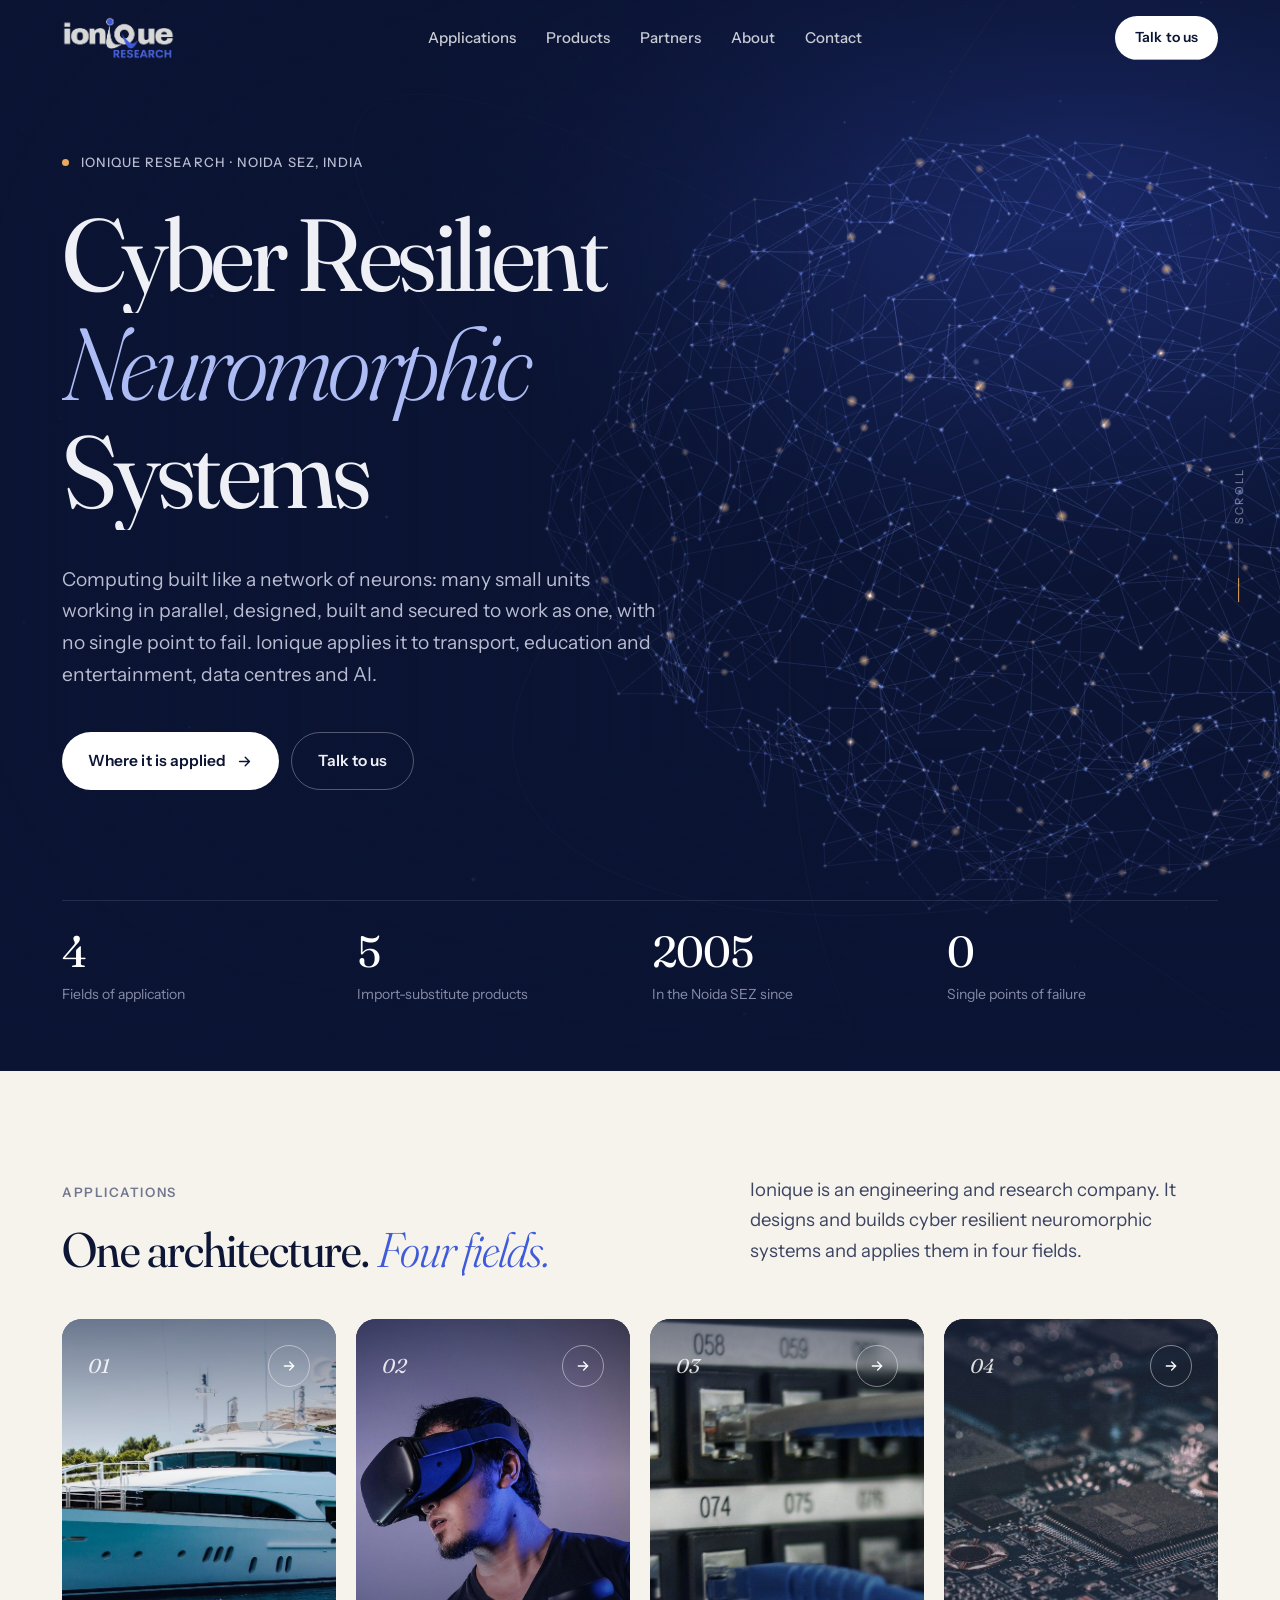
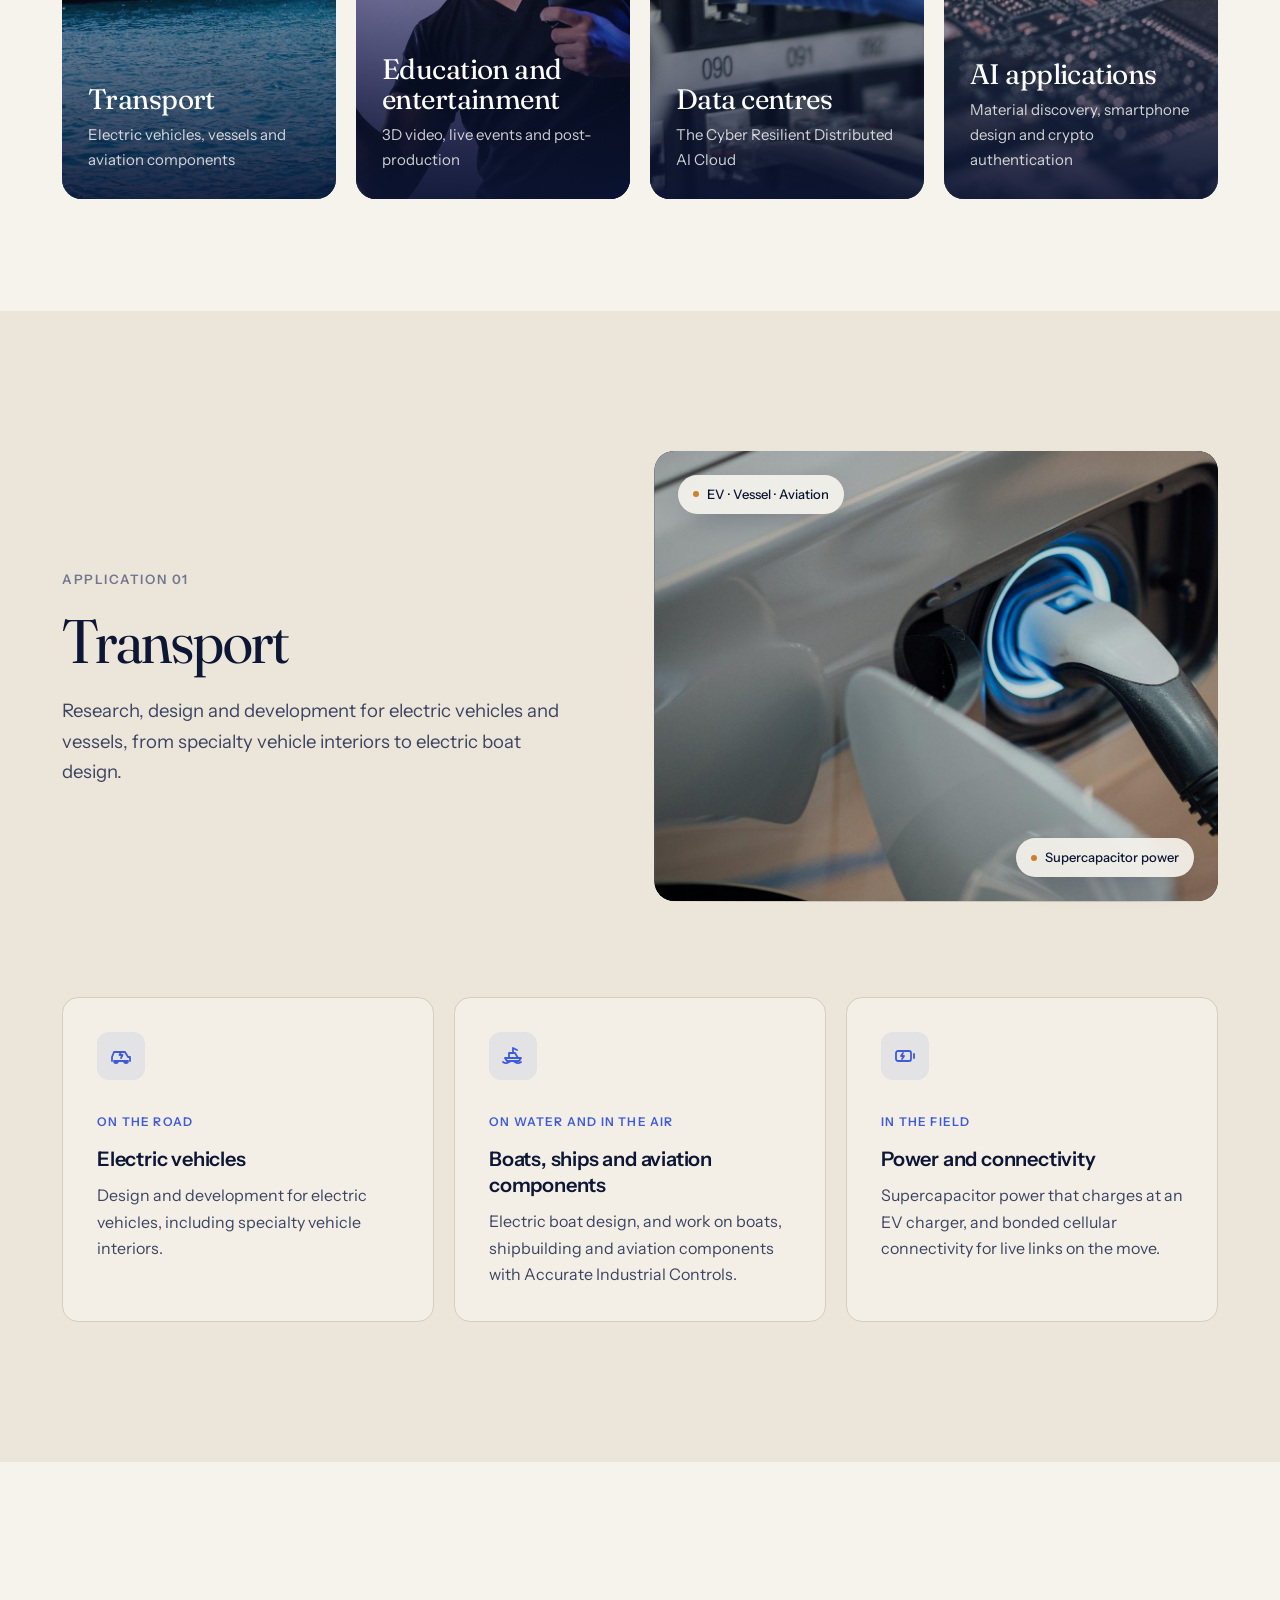
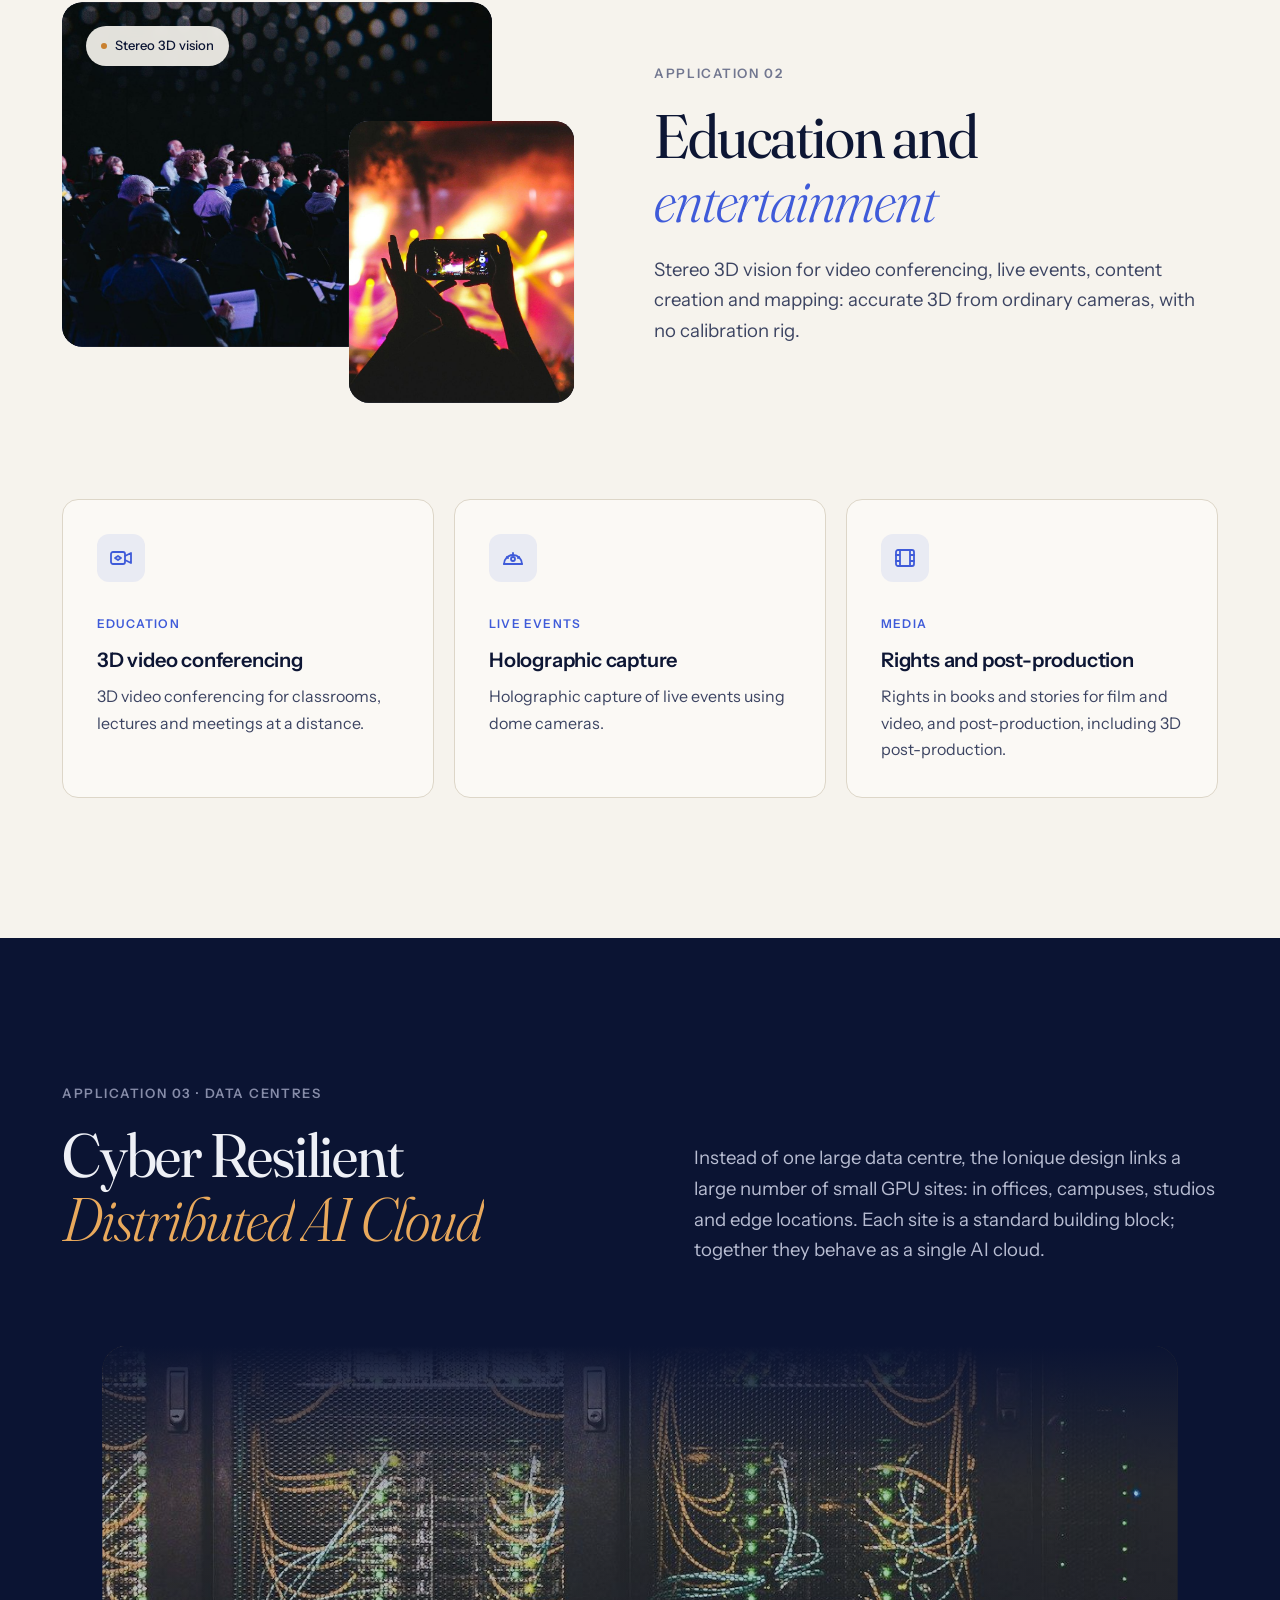
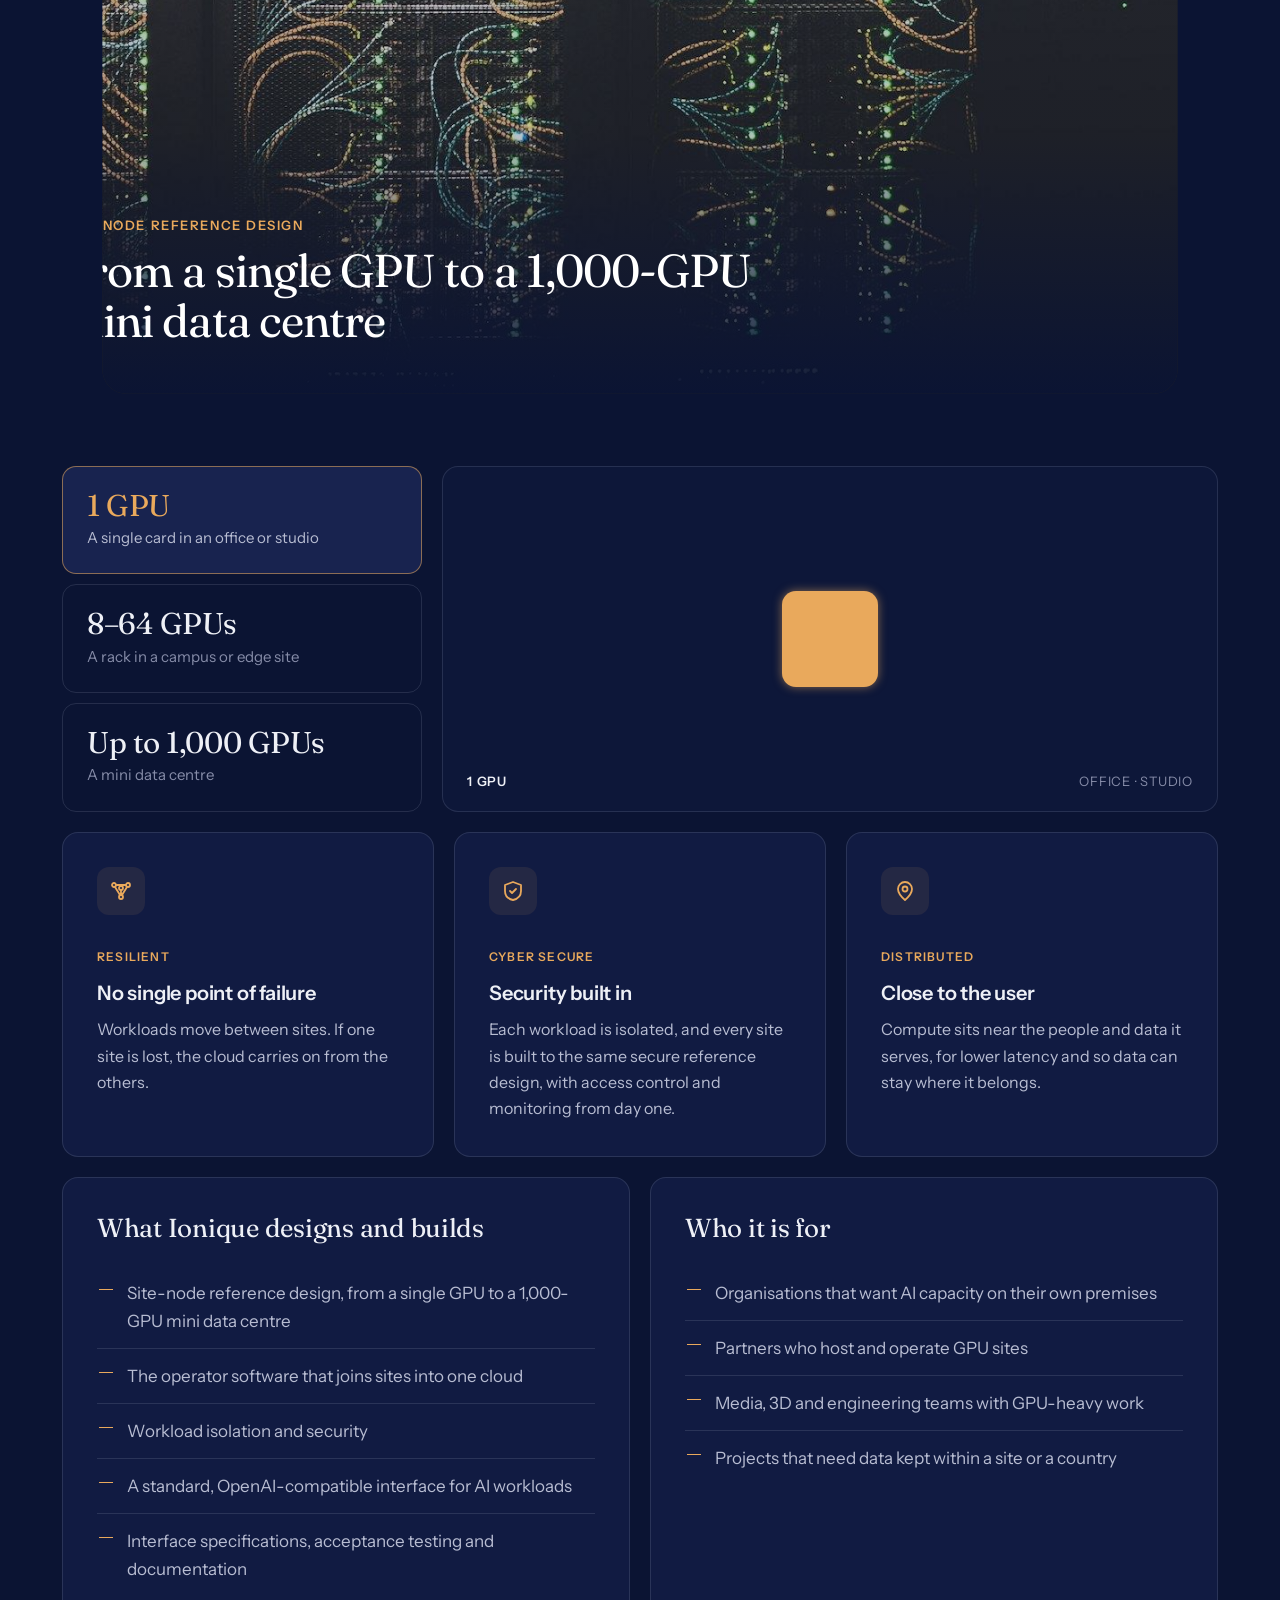
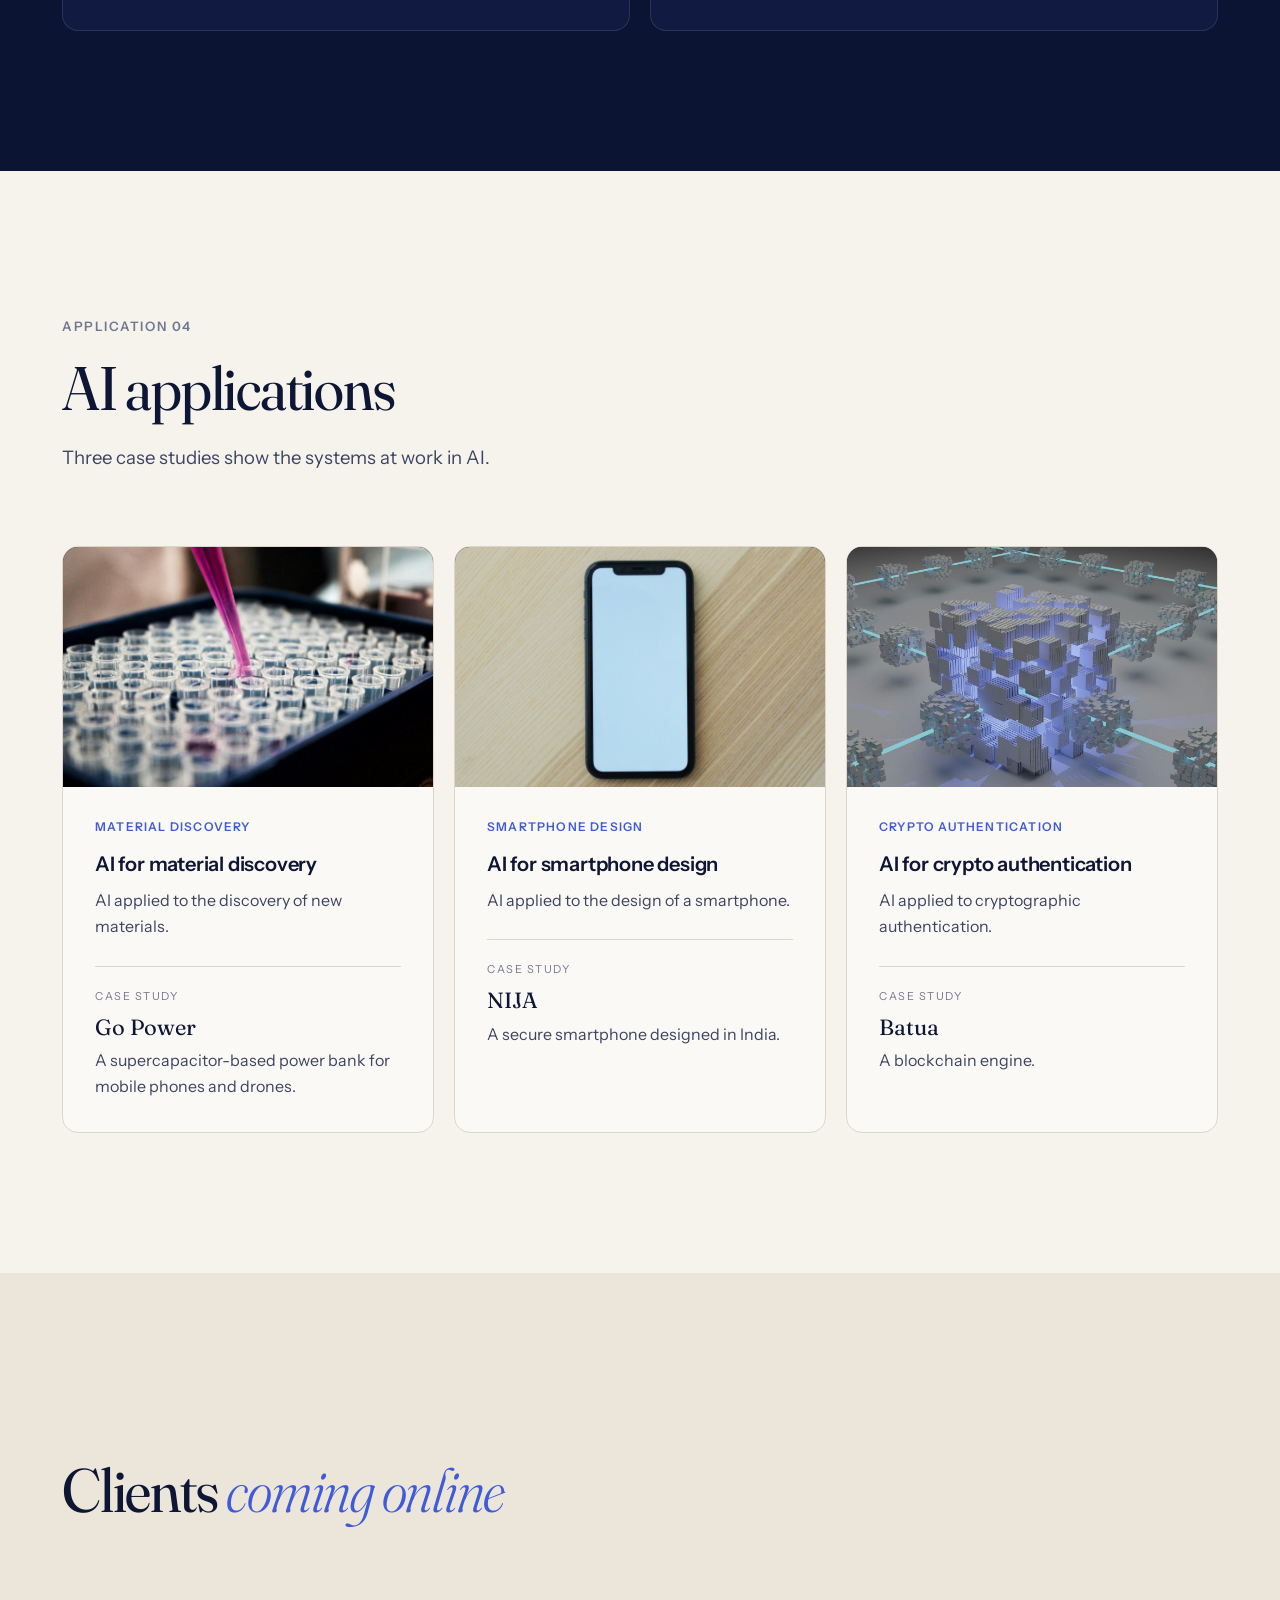
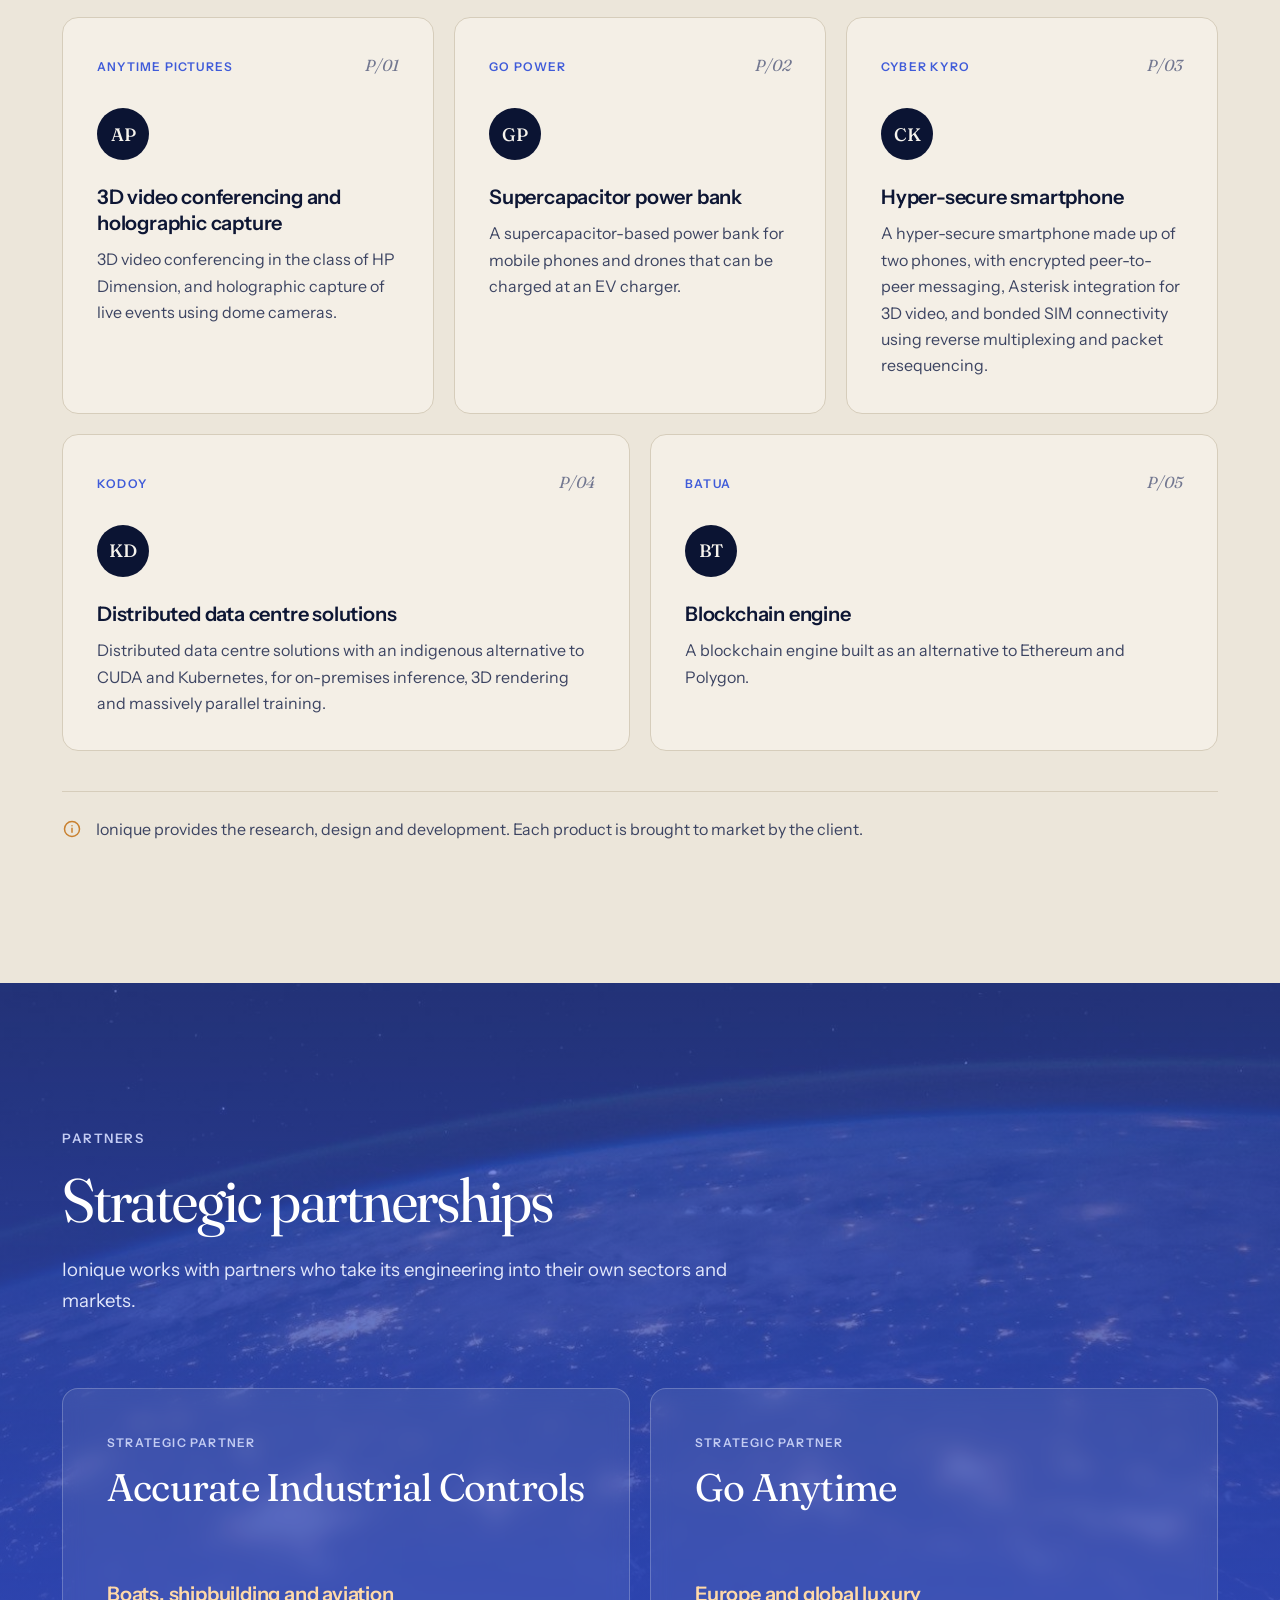
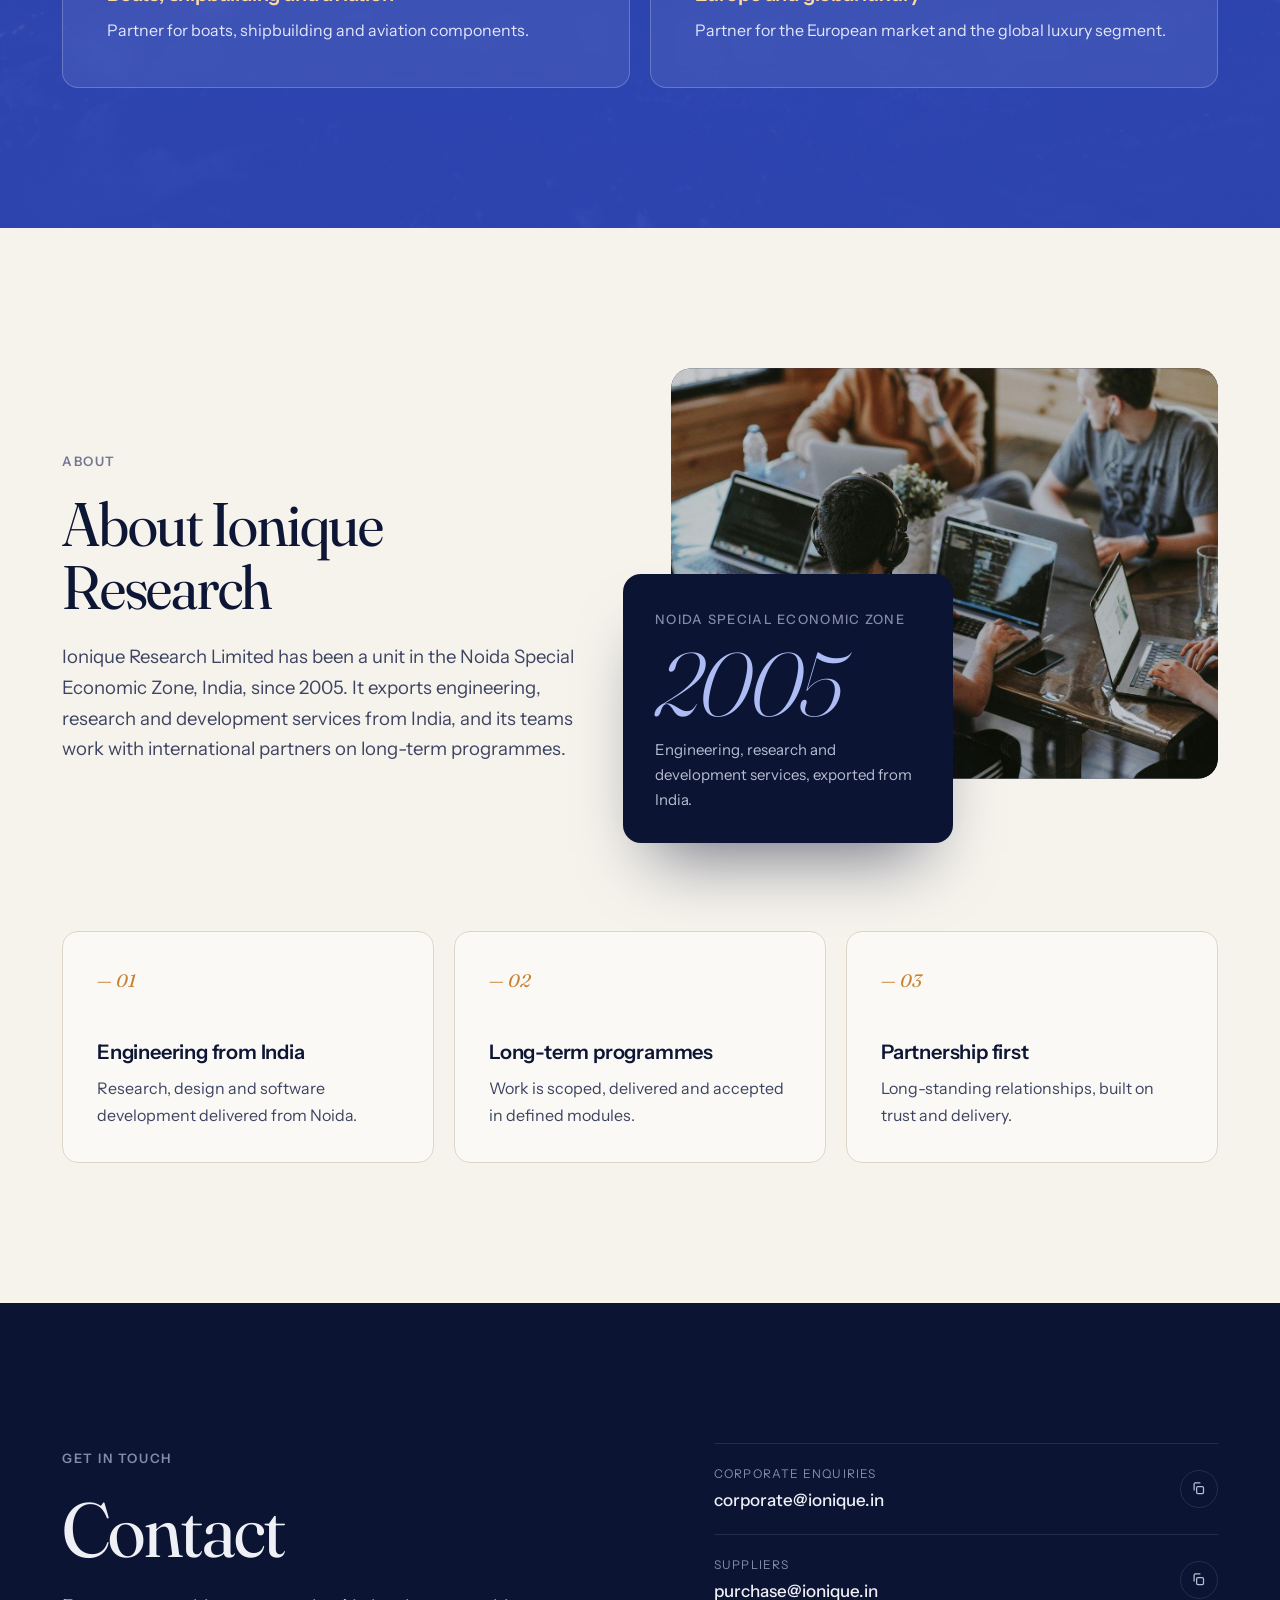
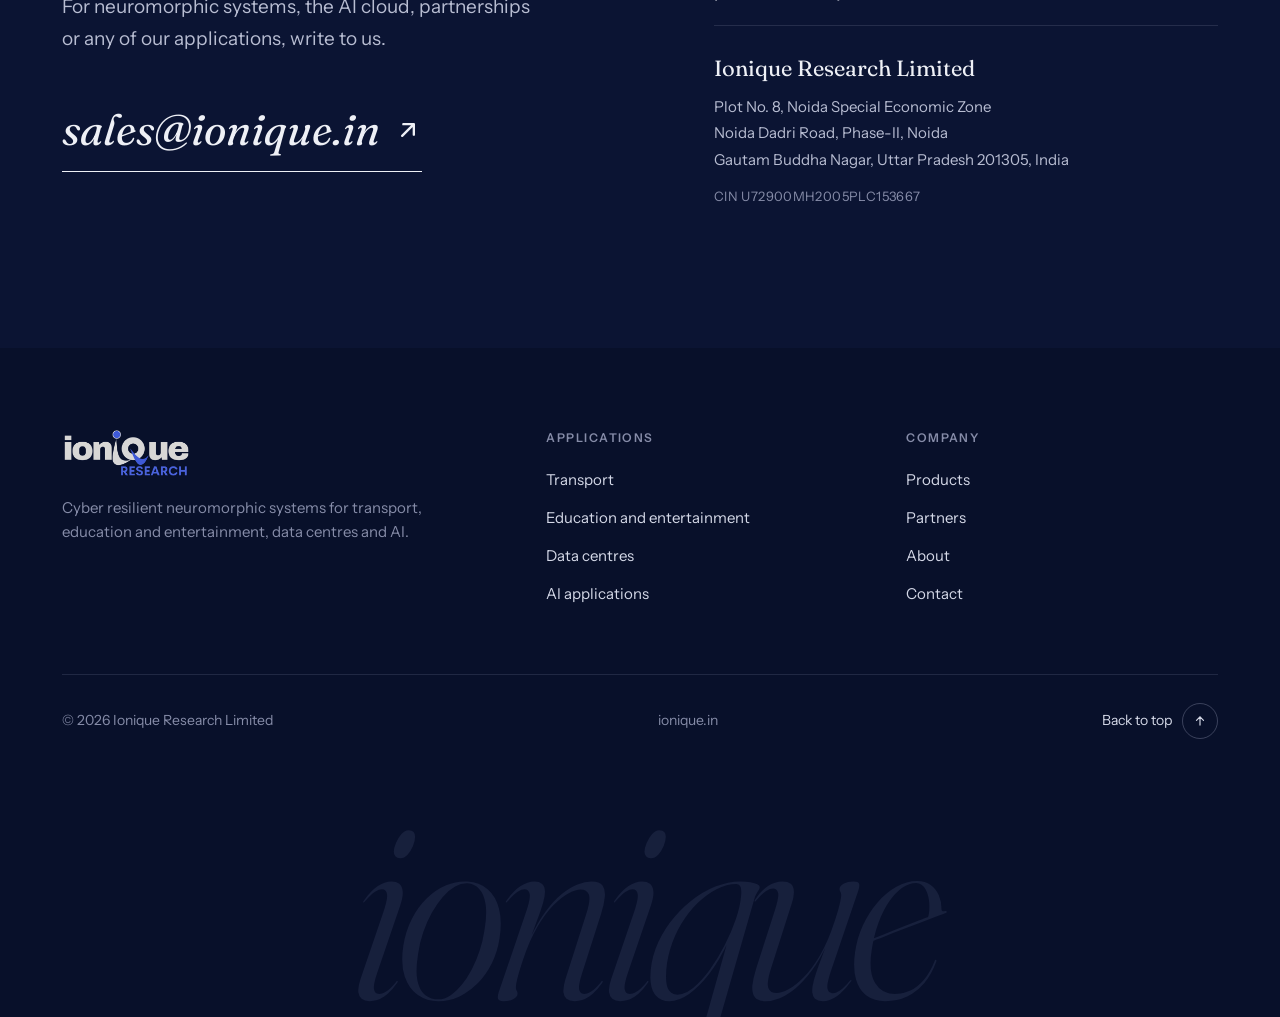
==== commit d792eb19: "Changes" ====
--- a/index.html
+++ b/index.html
@@ -11,12 +11,18 @@
 <meta property="og:site_name" content="Ionique Research">
 <meta property="og:title" content="Ionique Research — Cyber Resilient Neuromorphic Systems">
 <meta property="og:description" content="Cyber resilient neuromorphic systems for transport, education and entertainment, data centres and AI. Engineering and R&amp;D from the Noida Special Economic Zone, India.">
-<meta property="og:image" content="https://ionique.in/assets/images/logo.png">
+<meta property="og:image" content="https://ionique.in/og-image.png">
+<meta property="og:image:width" content="1200">
+<meta property="og:image:height" content="630">
+<meta property="og:image:alt" content="Ionique Research logo on a navy background">
+<meta name="twitter:card" content="summary_large_image">
 <link rel="canonical" href="https://ionique.in/">
 
-<link rel="icon" type="image/png" sizes="64x64" href="assets/images/favicon/favicon.png">
-<link rel="icon" type="image/png" sizes="32x32" href="assets/images/favicon/favicon-32.png">
-<link rel="apple-touch-icon" href="assets/images/favicon/apple-touch-icon.png">
+<link rel="icon" href="favicon.ico" sizes="48x48">
+<link rel="icon" type="image/png" sizes="32x32" href="favicon-32x32.png">
+<link rel="icon" type="image/png" sizes="16x16" href="favicon-16x16.png">
+<link rel="apple-touch-icon" href="apple-touch-icon.png">
+<link rel="manifest" href="site.webmanifest">
 
 <link rel="preconnect" href="https://fonts.googleapis.com">
 <link rel="preconnect" href="https://fonts.gstatic.com" crossorigin>
@@ -303,12 +309,12 @@
     </div>
    </article>
    <article class="card case-card reveal">
-    <figure class="case-visual"><img src="assets/images/photos/ai-smartphone.jpg" alt="A smartphone lying next to a laptop" loading="lazy"></figure>
+    <figure class="case-visual"><img src="assets/images/photos/ai-smartphone.jpg" alt="A plain smartphone with a blank screen on a wooden surface" loading="lazy"></figure>
     <div class="case-body">
      <span class="tag">Smartphone design</span>
      <h3>AI for smartphone design</h3>
      <p>AI applied to the design of a smartphone.</p>
-     <p class="case"><small>Case study</small><strong>NIJA</strong></p>
+     <p class="case"><small>Case study</small><strong>NIJA</strong>A secure smartphone designed in India.</p>
     </div>
    </article>
    <article class="card case-card reveal">
@@ -408,7 +414,7 @@
    <div>
     <span class="label reveal">About</span>
     <h2 data-split>About Ionique Research</h2>
-    <p class="sub reveal">Ionique Research Limited is a unit in the Noida Special Economic Zone, India, since 2005. It exports engineering, research and development services from India, and its teams work with international partners on long-term programmes.</p>
+    <p class="sub reveal">Ionique Research Limited has been a unit in the Noida Special Economic Zone, India, since 2005. It exports engineering, research and development services from India, and its teams work with international partners on long-term programmes.</p>
    </div>
    <div class="about-media">
     <figure class="media" data-reveal>
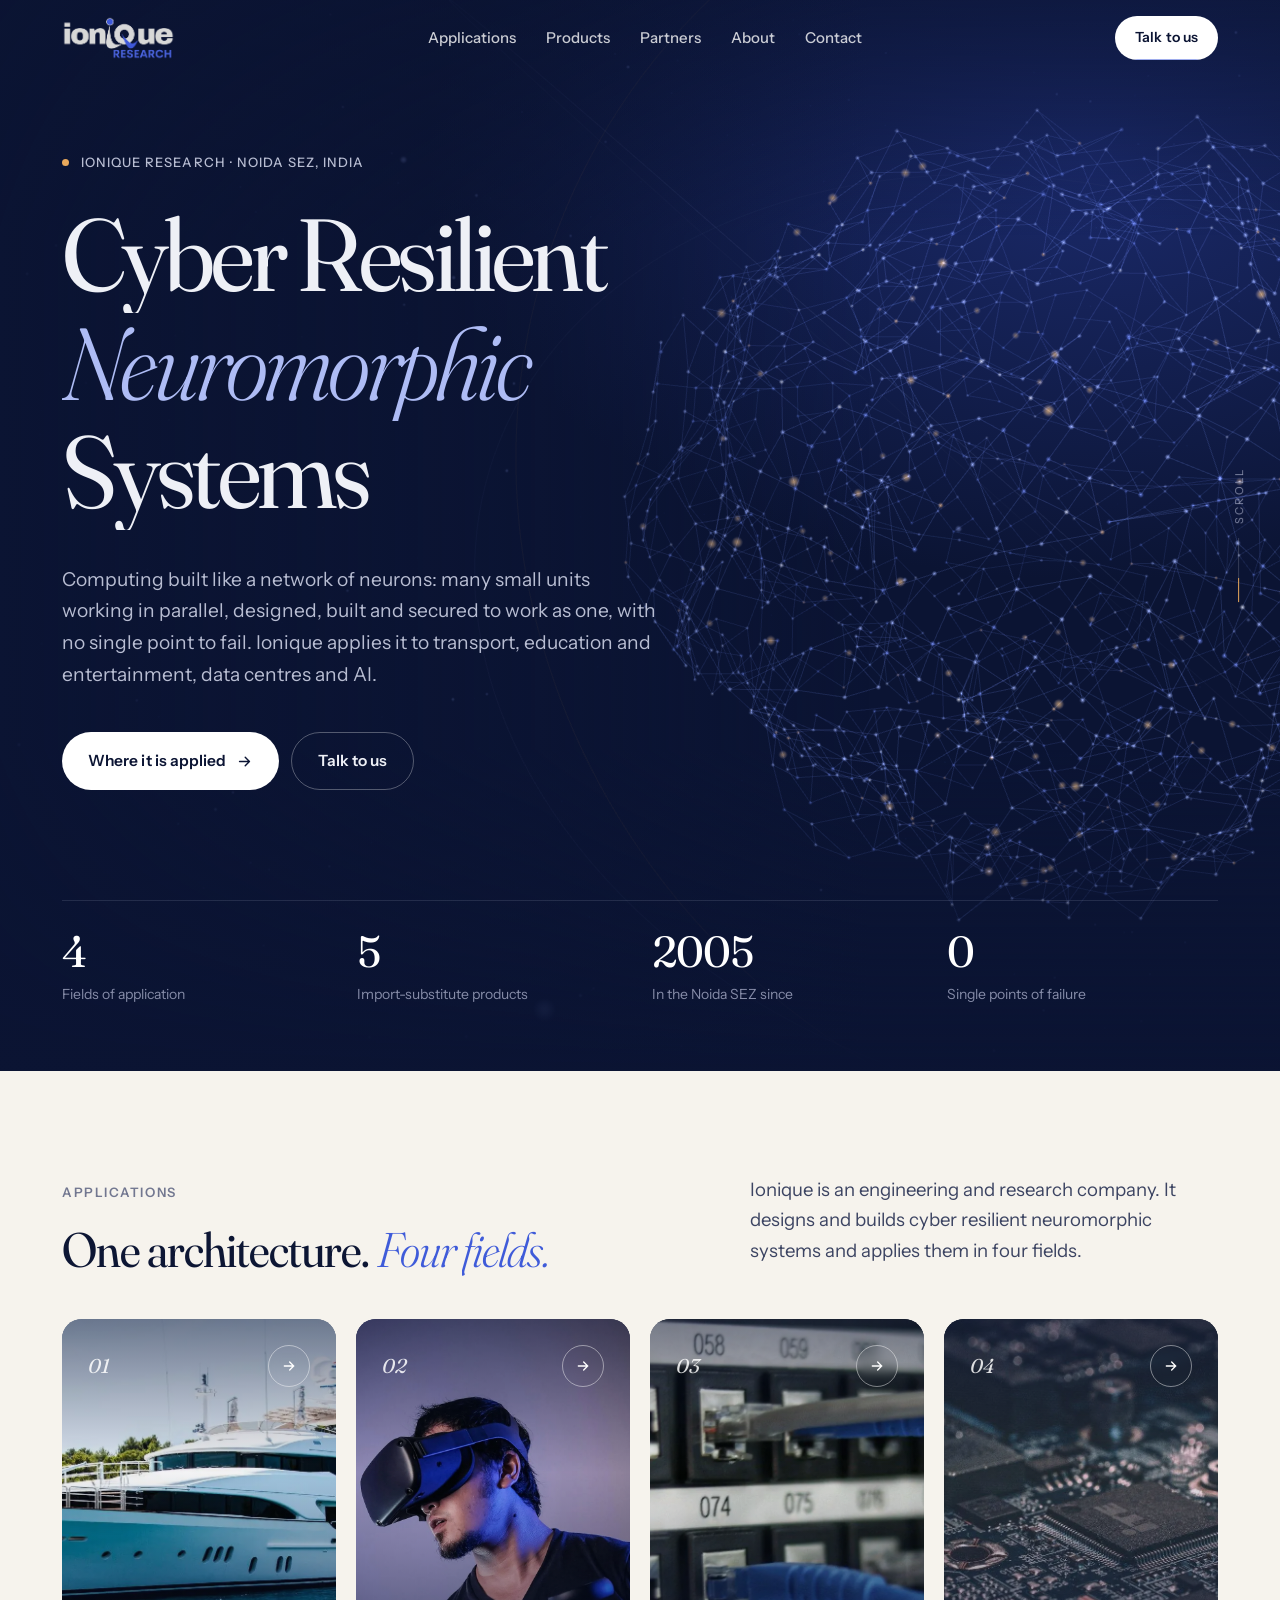
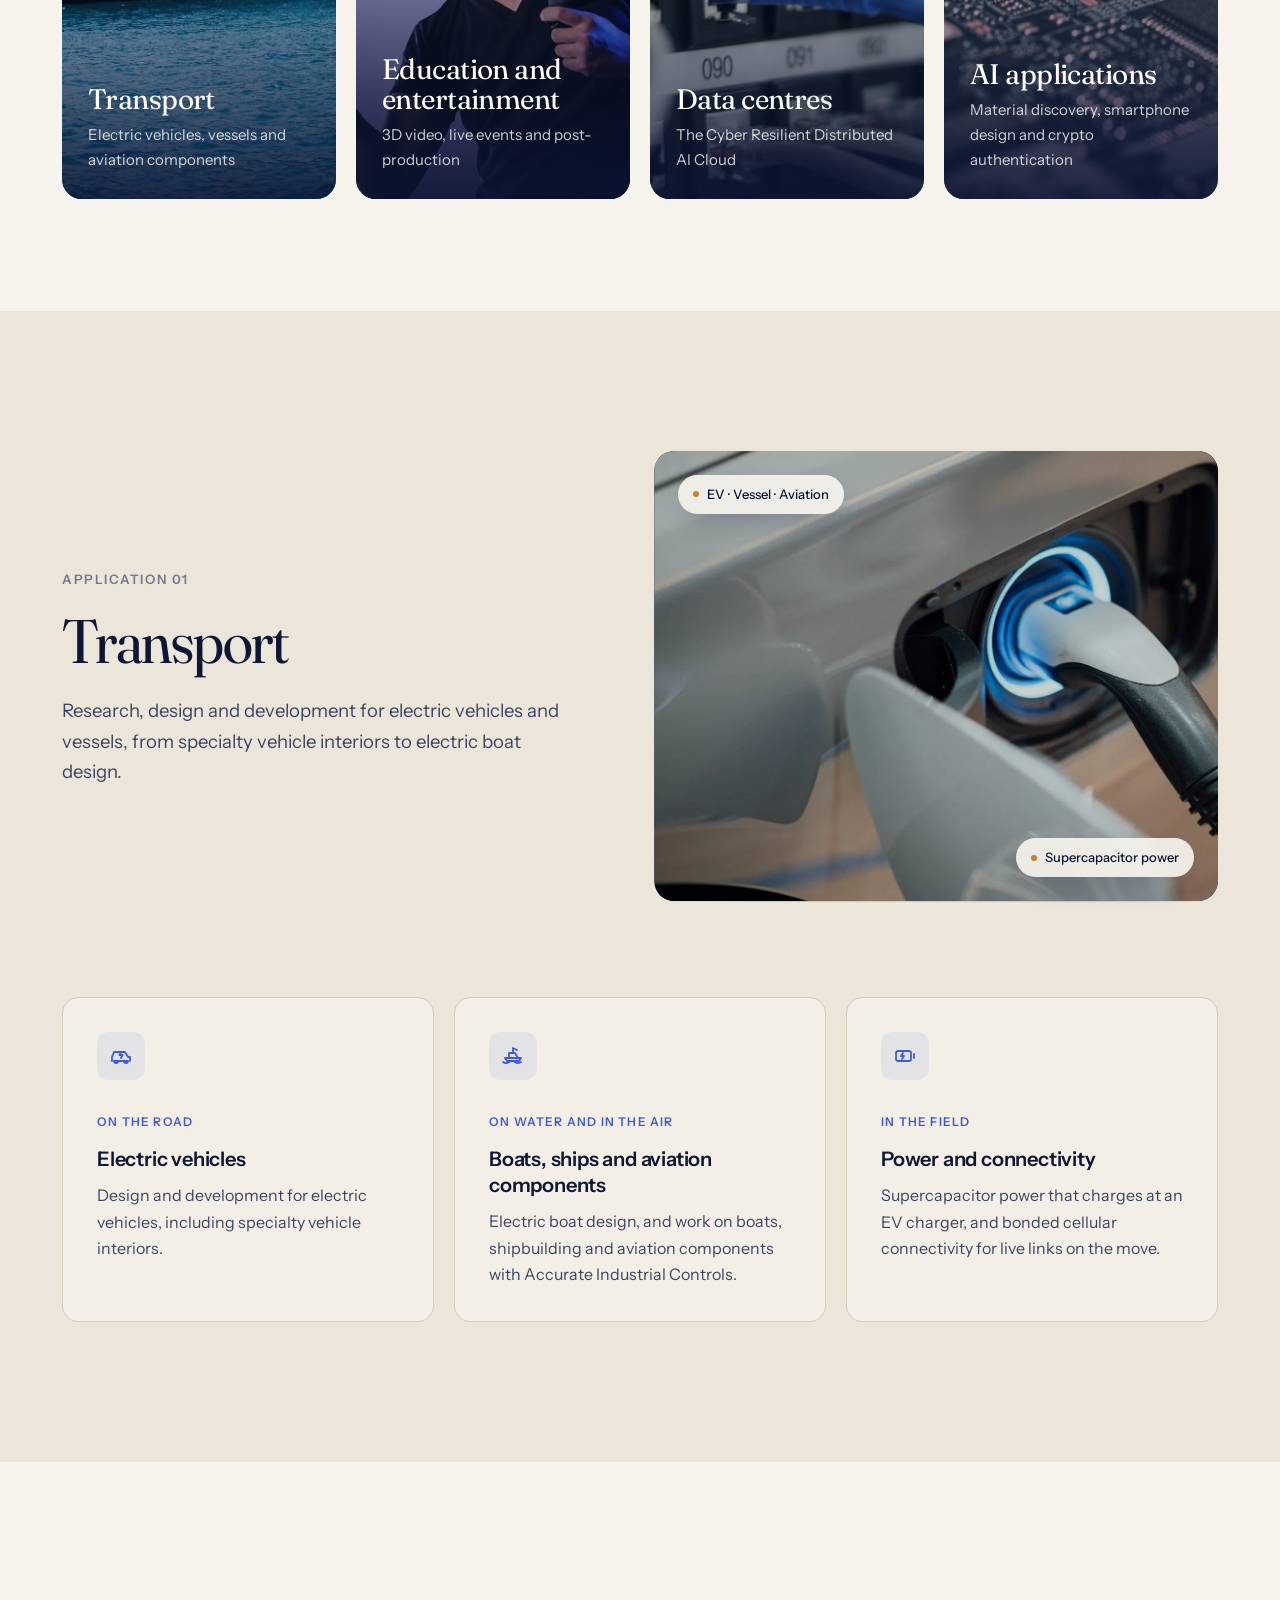
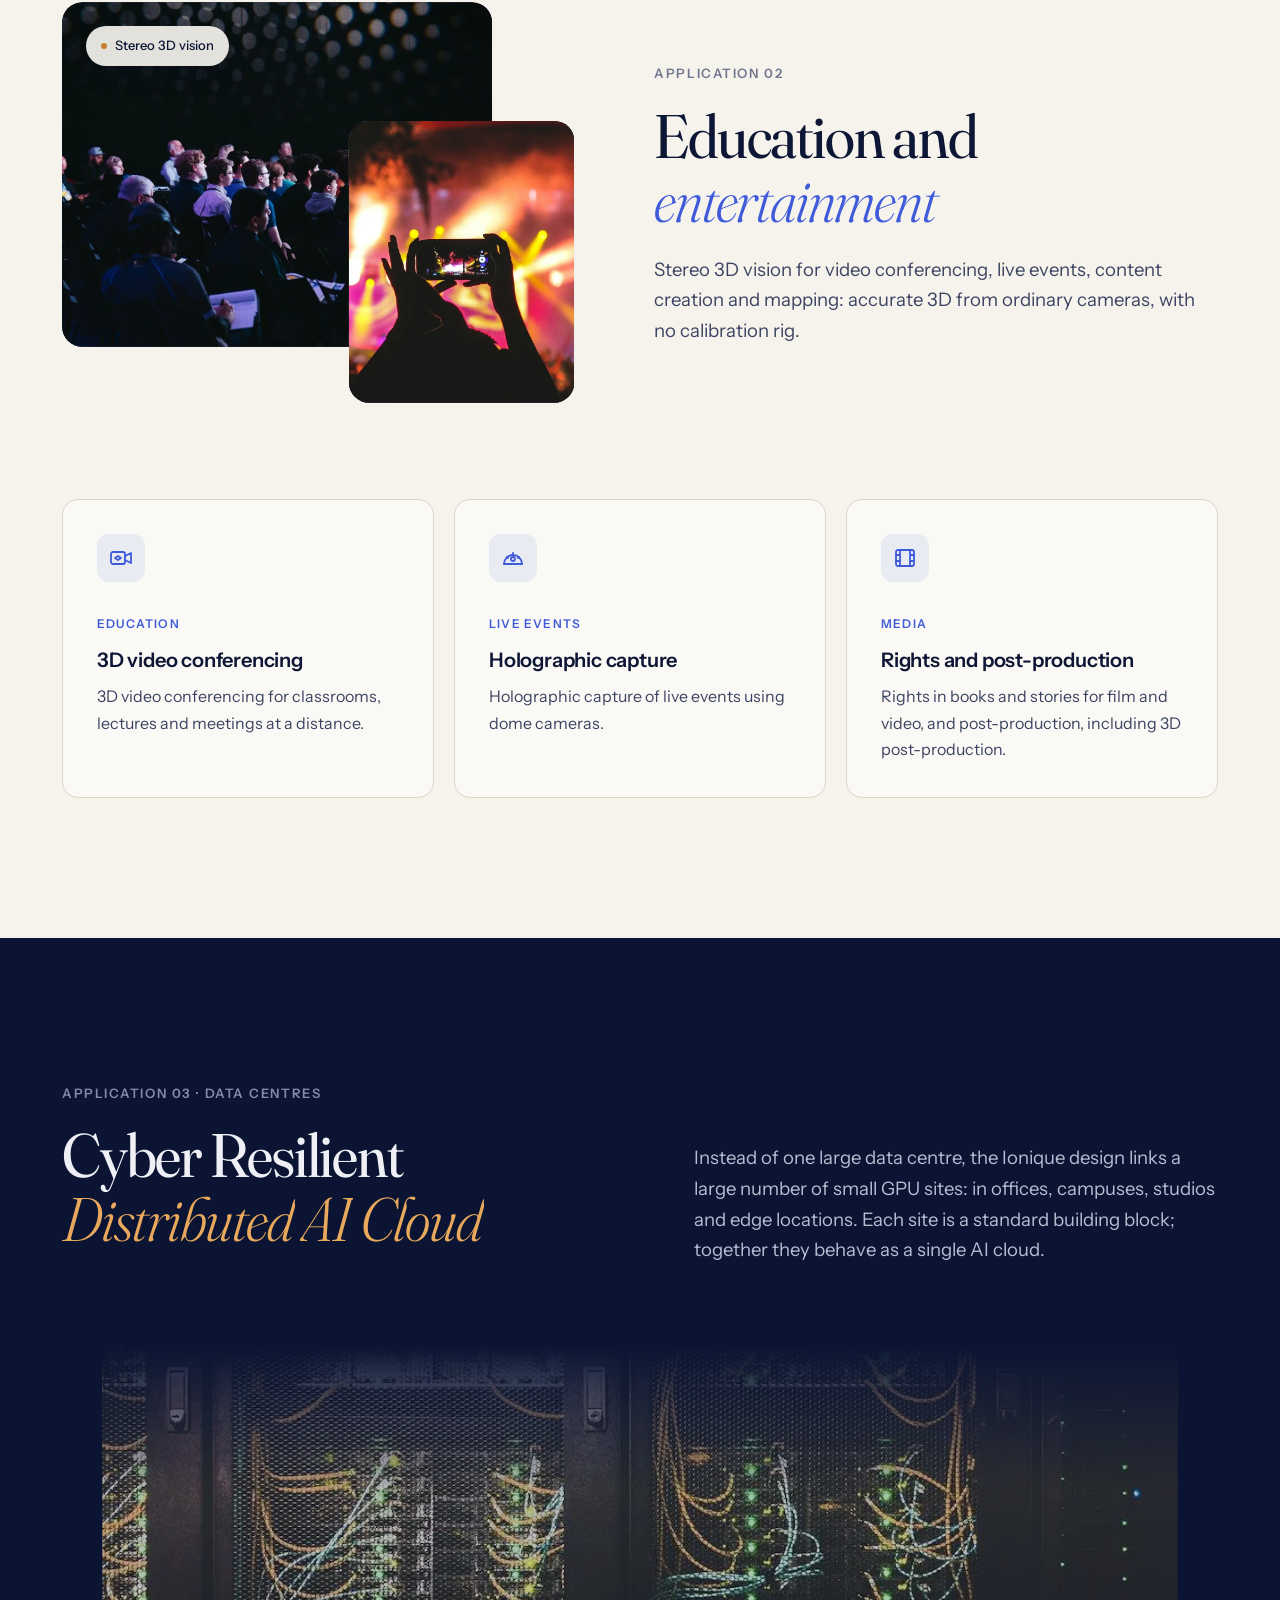
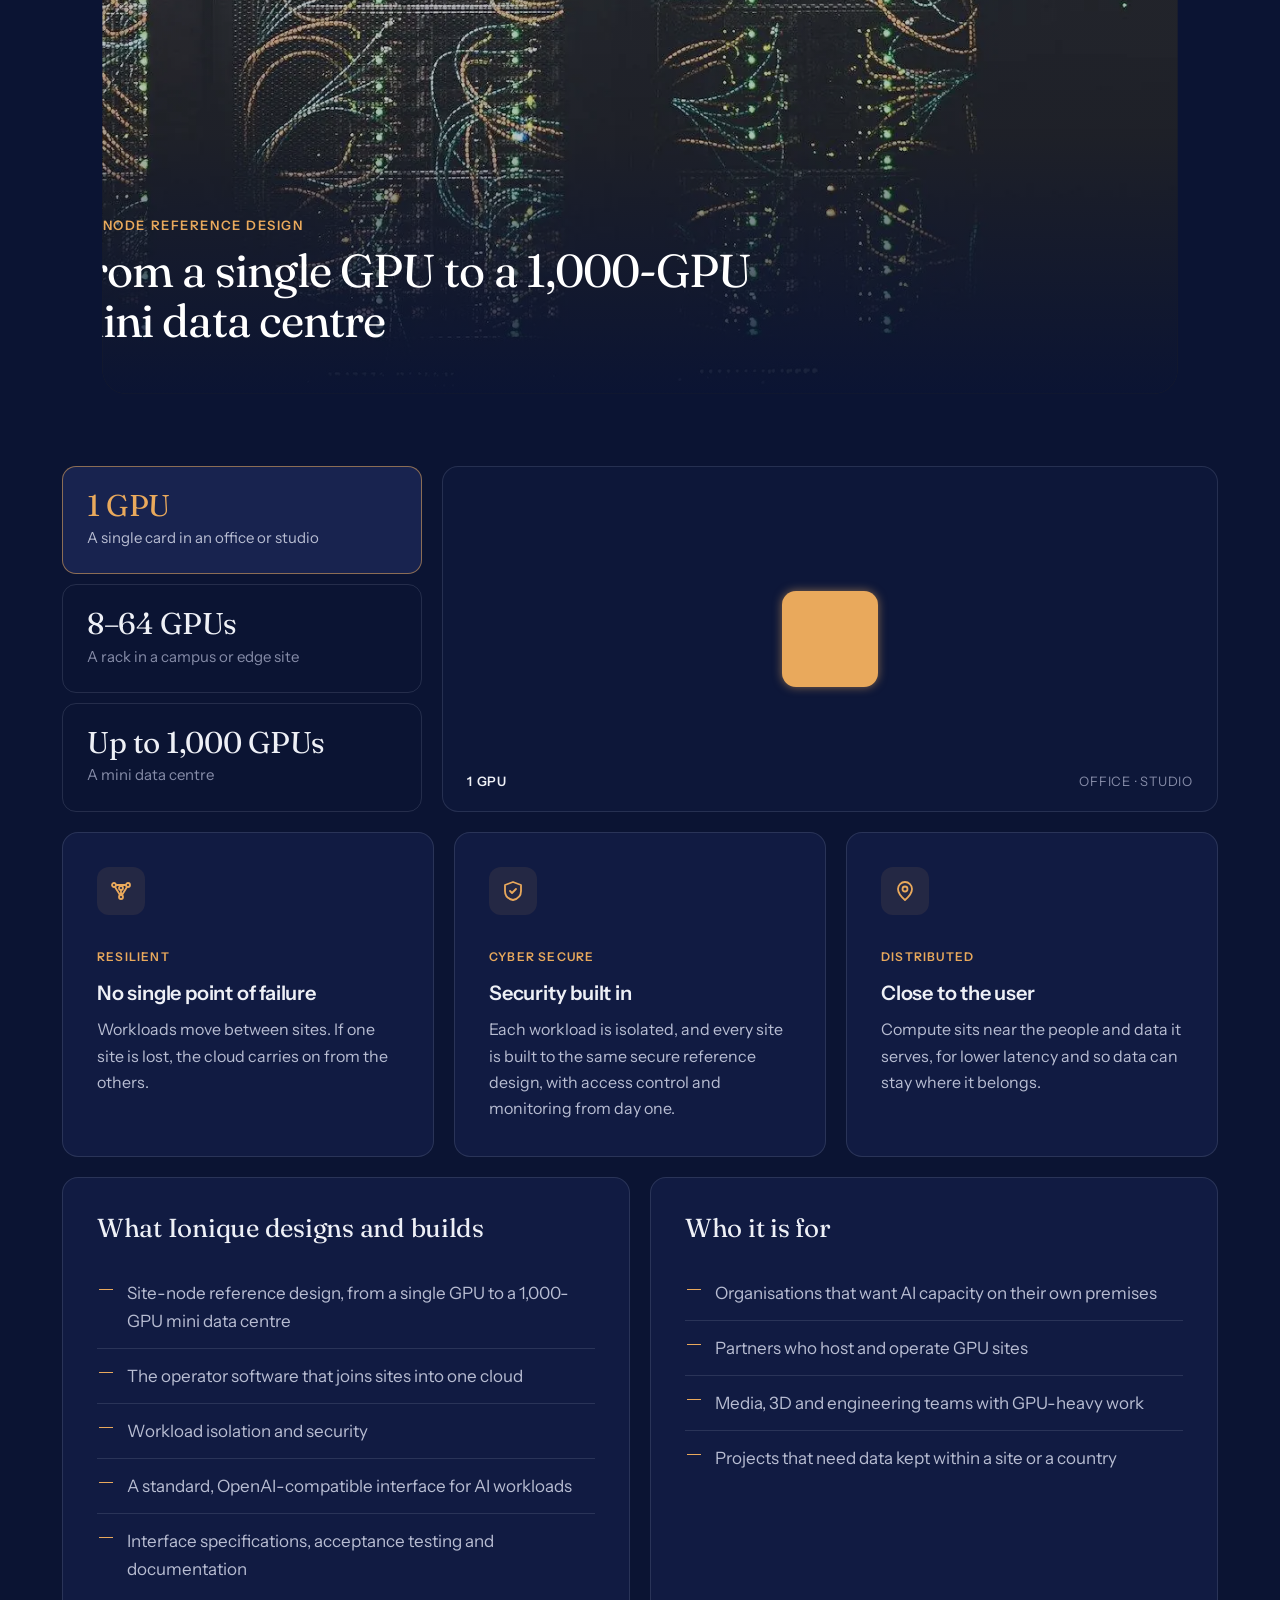
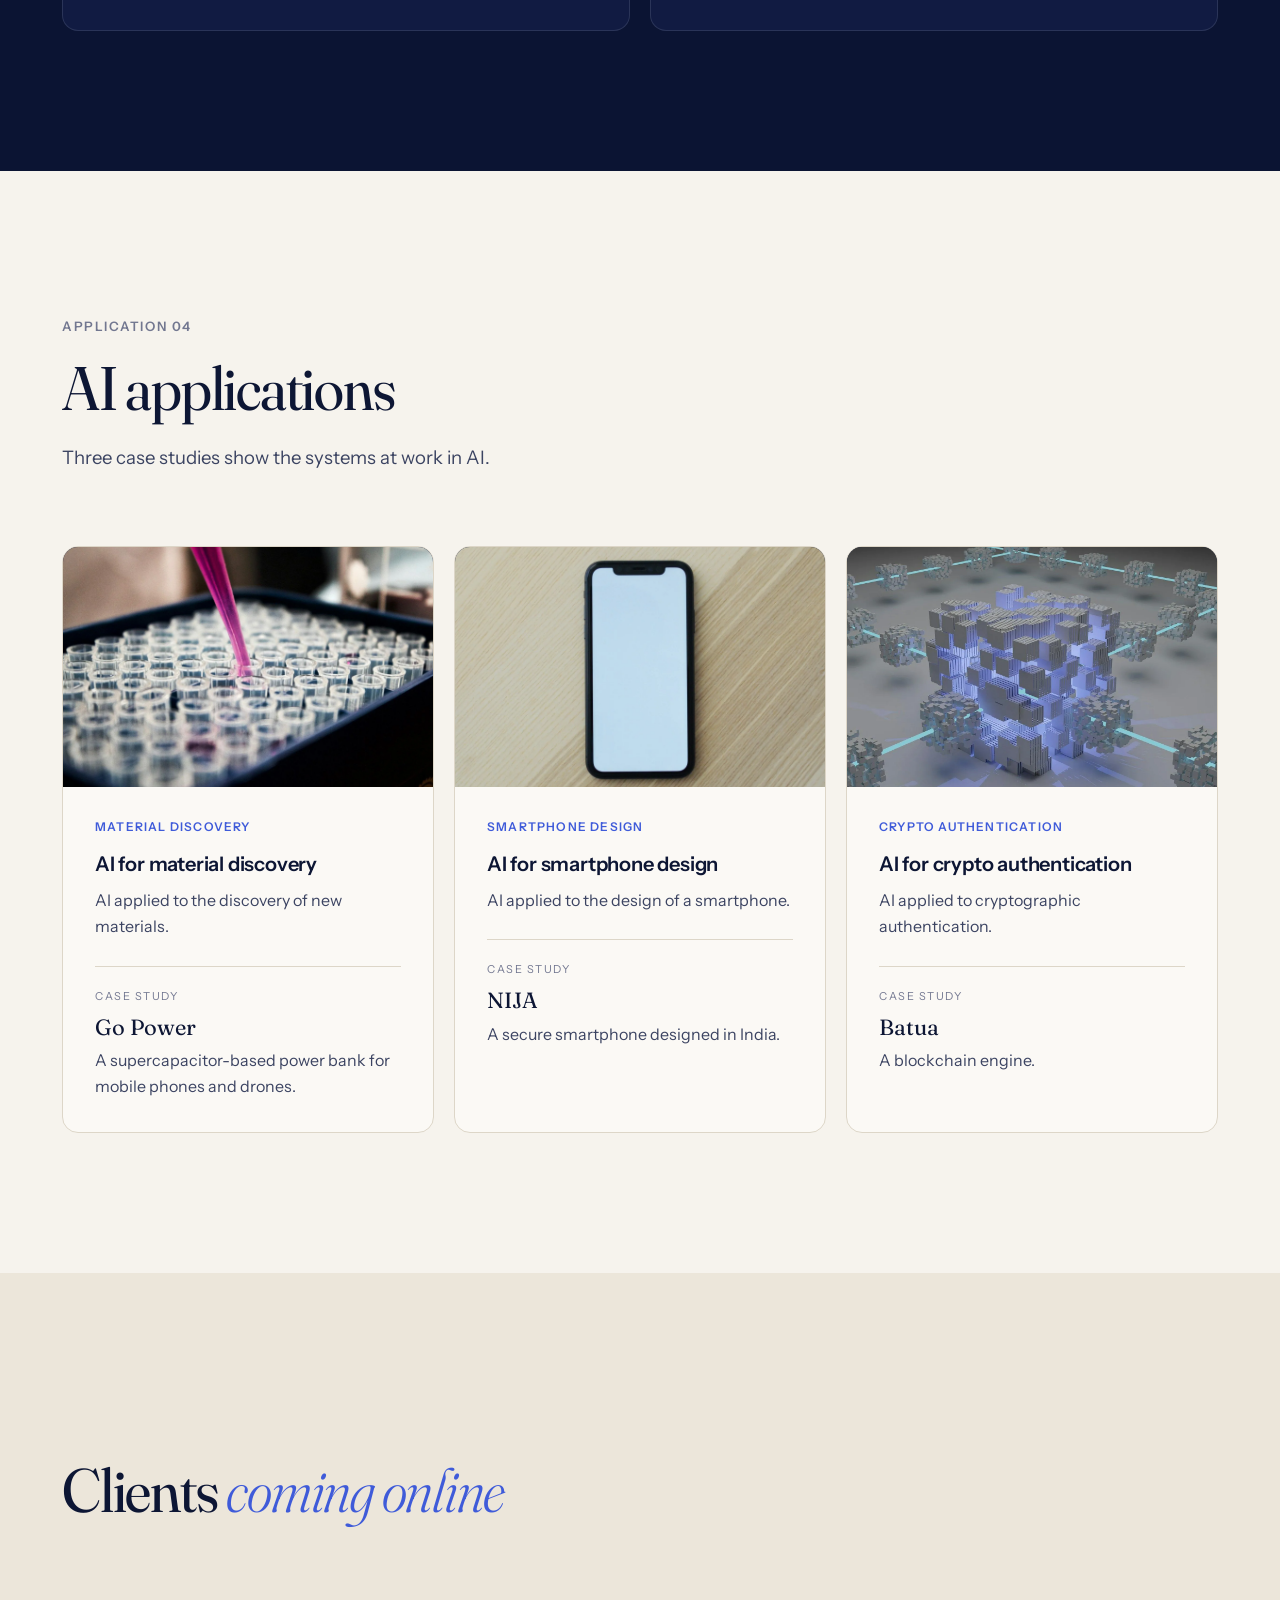
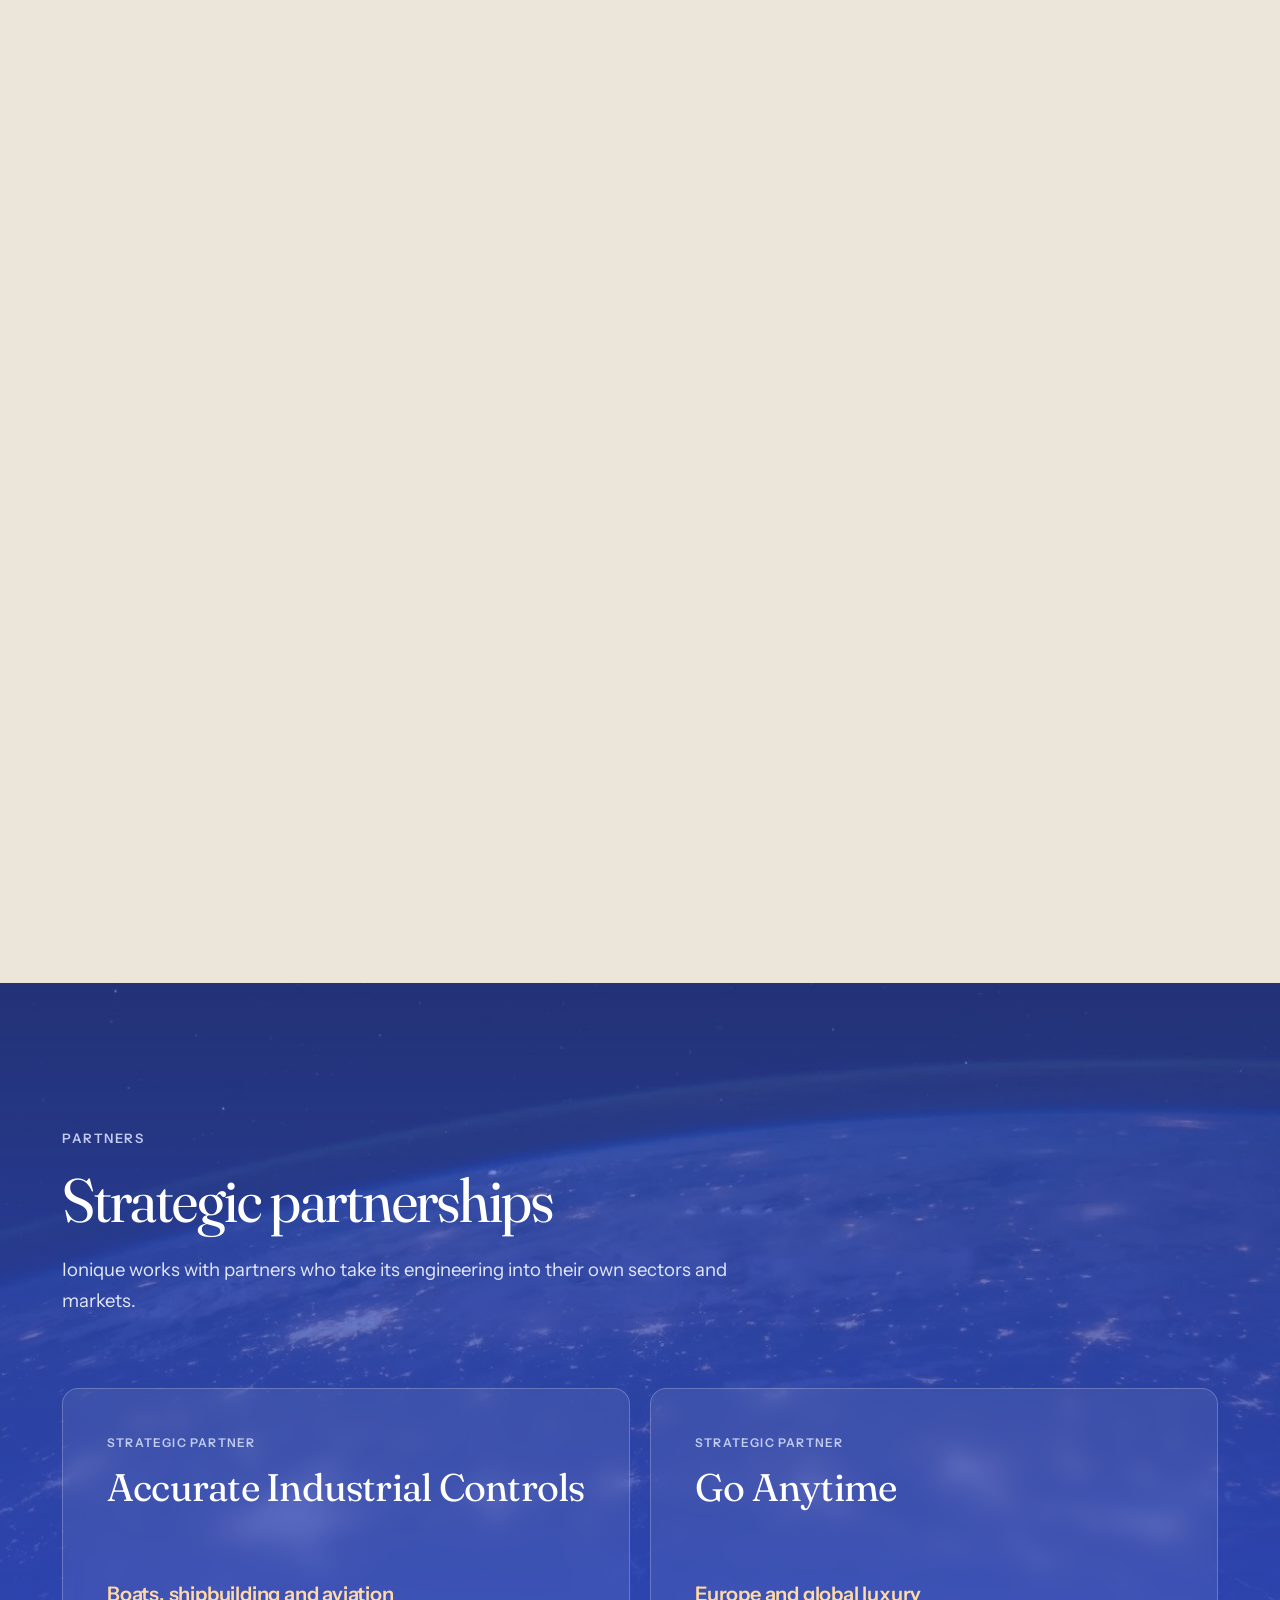
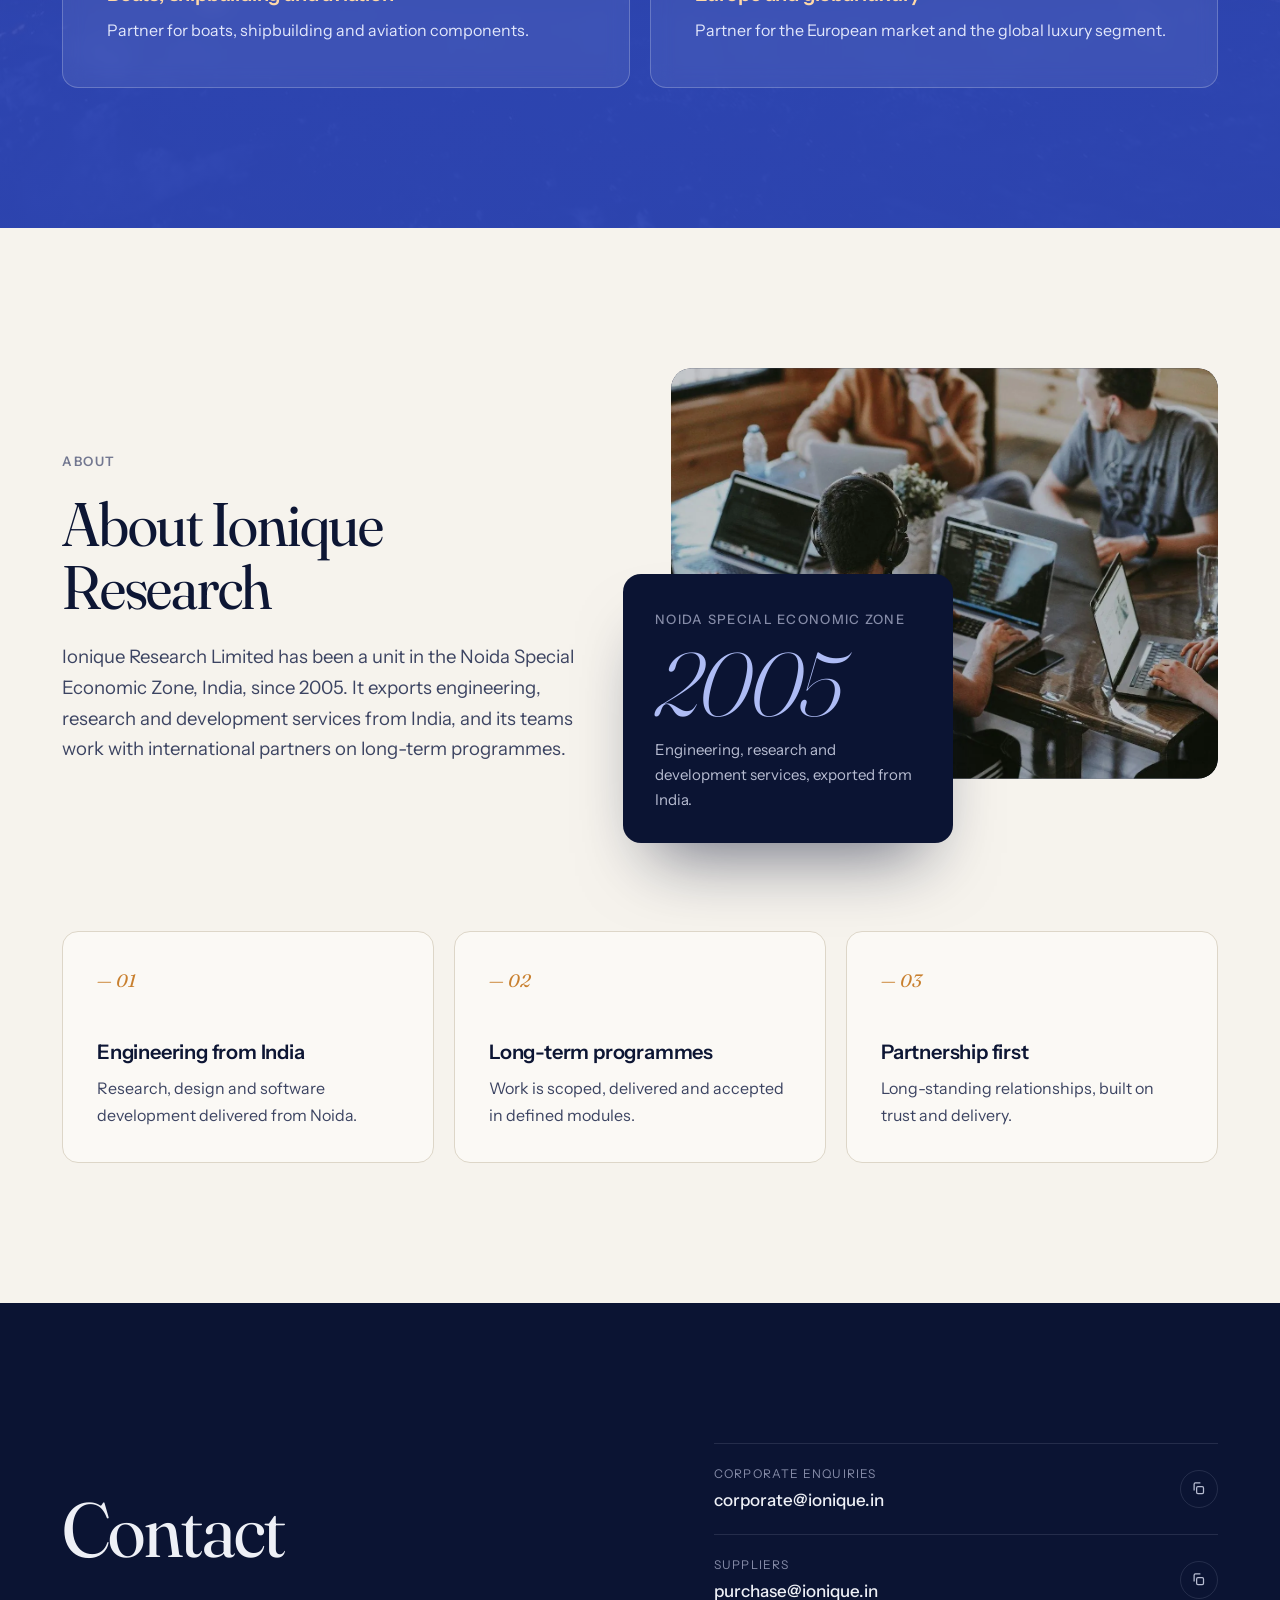
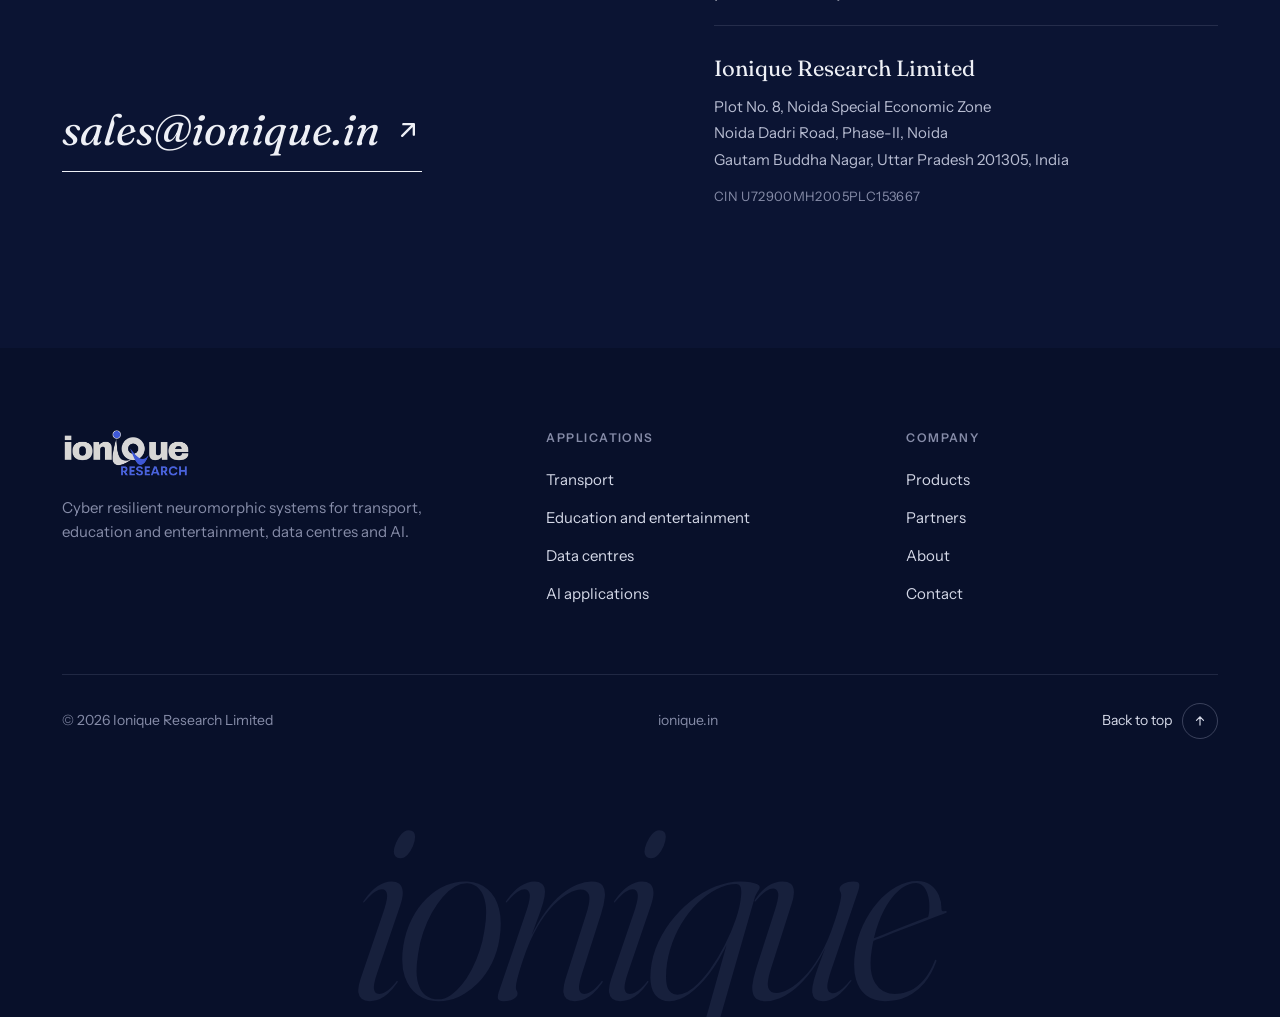
==== commit 59269156: "Updated image in webp" ====
--- a/index.html
+++ b/index.html
@@ -46,8 +46,8 @@
 <header class="site-header">
  <div class="wrap">
   <a class="brand" href="#top" aria-label="Ionique Research — home">
-   <img class="logo-light" src="assets/images/logo-transparent.png" alt="Ionique Research" width="490" height="190">
-   <img class="logo-dark" src="assets/images/logo-dark.png" alt="" width="490" height="190" aria-hidden="true">
+   <img class="logo-light" src="assets/images/logo-transparent.webp" alt="Ionique Research" width="490" height="190">
+   <img class="logo-dark" src="assets/images/logo-dark.webp" alt="" width="490" height="190" aria-hidden="true">
   </a>
   <nav class="nav" id="site-nav" aria-label="Primary">
    <a href="#applications">Applications</a>
@@ -107,22 +107,22 @@
 
   <div class="fields">
    <a class="field-card reveal" href="#transport">
-    <img src="assets/images/photos/transport-vessel.jpg" alt="A white motor vessel cruising on blue water" loading="lazy">
+    <img src="assets/images/photos/transport-vessel.webp" alt="A white motor vessel cruising on blue water" loading="lazy">
     <span class="fc-top"><span class="num">01</span><span class="arrow"><svg viewBox="0 0 24 24" fill="none" stroke="currentColor" stroke-width="2" stroke-linecap="round"><path d="M5 12h14M13 6l6 6-6 6"/></svg></span></span>
     <span class="fc-body"><b>Transport</b><span class="desc">Electric vehicles, vessels and aviation components</span></span>
    </a>
    <a class="field-card reveal" href="#education">
-    <img src="assets/images/photos/education-3d-vr.jpg" alt="A person wearing a VR headset, immersed in 3D" loading="lazy">
+    <img src="assets/images/photos/education-3d-vr.webp" alt="A person wearing a VR headset, immersed in 3D" loading="lazy">
     <span class="fc-top"><span class="num">02</span><span class="arrow"><svg viewBox="0 0 24 24" fill="none" stroke="currentColor" stroke-width="2" stroke-linecap="round"><path d="M5 12h14M13 6l6 6-6 6"/></svg></span></span>
     <span class="fc-body"><b>Education and entertainment</b><span class="desc">3D video, live events and post-production</span></span>
    </a>
    <a class="field-card reveal" href="#datacentres">
-    <img src="assets/images/photos/datacentre-cabling.jpg" alt="Network cables plugged into a patch panel" loading="lazy">
+    <img src="assets/images/photos/datacentre-cabling.webp" alt="Network cables plugged into a patch panel" loading="lazy">
     <span class="fc-top"><span class="num">03</span><span class="arrow"><svg viewBox="0 0 24 24" fill="none" stroke="currentColor" stroke-width="2" stroke-linecap="round"><path d="M5 12h14M13 6l6 6-6 6"/></svg></span></span>
     <span class="fc-body"><b>Data centres</b><span class="desc">The Cyber Resilient Distributed AI Cloud</span></span>
    </a>
    <a class="field-card reveal" href="#ai">
-    <img src="assets/images/photos/ai-circuit.jpg" alt="Close-up of a dense circuit board" loading="lazy">
+    <img src="assets/images/photos/ai-circuit.webp" alt="Close-up of a dense circuit board" loading="lazy">
     <span class="fc-top"><span class="num">04</span><span class="arrow"><svg viewBox="0 0 24 24" fill="none" stroke="currentColor" stroke-width="2" stroke-linecap="round"><path d="M5 12h14M13 6l6 6-6 6"/></svg></span></span>
     <span class="fc-body"><b>AI applications</b><span class="desc">Material discovery, smartphone design and crypto authentication</span></span>
    </a>
@@ -141,7 +141,7 @@
    </div>
    <div class="media-stack">
     <figure class="media media-main" data-reveal>
-     <img src="assets/images/photos/transport-ev-charging.jpg" alt="An electric vehicle plugged in at a charging point" loading="lazy" data-speed="0.12">
+     <img src="assets/images/photos/transport-ev-charging.webp" alt="An electric vehicle plugged in at a charging point" loading="lazy" data-speed="0.12">
     </figure>
     <span class="chip c1"><i></i>EV · Vessel · Aviation</span>
     <span class="chip c2"><i></i>Supercapacitor power</span>
@@ -182,10 +182,10 @@
    </div>
    <div class="media-stack collage">
     <figure class="media media-main" data-reveal>
-     <img src="assets/images/photos/education-lecture.jpg" alt="An audience seated at a lecture" loading="lazy" data-speed="0.1">
+     <img src="assets/images/photos/education-lecture.webp" alt="An audience seated at a lecture" loading="lazy" data-speed="0.1">
     </figure>
     <figure class="media media-inset" data-reveal>
-     <img src="assets/images/photos/education-live-event.jpg" alt="Concert crowd filming a live show under stage lights" loading="lazy">
+     <img src="assets/images/photos/education-live-event.webp" alt="Concert crowd filming a live show under stage lights" loading="lazy">
     </figure>
     <span class="chip c1"><i></i>Stereo 3D vision</span>
    </div>
@@ -227,7 +227,7 @@
  </div>
 
  <figure class="cinema" data-reveal>
-  <img src="assets/images/photos/datacentre-racks.jpg" alt="Rows of server racks with structured cabling in a data centre" loading="lazy" data-speed="0.18">
+  <img src="assets/images/photos/datacentre-racks.webp" alt="Rows of server racks with structured cabling in a data centre" loading="lazy" data-speed="0.18">
   <figcaption class="wrap"><span>Site-node reference design</span><b>From a single GPU to a 1,000-GPU mini data centre</b></figcaption>
  </figure>
 
@@ -300,7 +300,7 @@
 
   <div class="grid-3">
    <article class="card case-card reveal">
-    <figure class="case-visual"><img src="assets/images/photos/ai-materials-lab.jpg" alt="Laboratory pipette dispensing into a tray of sample tubes" loading="lazy"></figure>
+    <figure class="case-visual"><img src="assets/images/photos/ai-materials-lab.webp" alt="Laboratory pipette dispensing into a tray of sample tubes" loading="lazy"></figure>
     <div class="case-body">
      <span class="tag">Material discovery</span>
      <h3>AI for material discovery</h3>
@@ -309,7 +309,7 @@
     </div>
    </article>
    <article class="card case-card reveal">
-    <figure class="case-visual"><img src="assets/images/photos/ai-smartphone.jpg" alt="A plain smartphone with a blank screen on a wooden surface" loading="lazy"></figure>
+    <figure class="case-visual"><img src="assets/images/photos/ai-smartphone.webp" alt="A plain smartphone with a blank screen on a wooden surface" loading="lazy"></figure>
     <div class="case-body">
      <span class="tag">Smartphone design</span>
      <h3>AI for smartphone design</h3>
@@ -318,7 +318,7 @@
     </div>
    </article>
    <article class="card case-card reveal">
-    <figure class="case-visual"><img src="assets/images/photos/ai-blockchain.jpg" alt="3D render of connected blocks forming a chain" loading="lazy"></figure>
+    <figure class="case-visual"><img src="assets/images/photos/ai-blockchain.webp" alt="3D render of connected blocks forming a chain" loading="lazy"></figure>
     <div class="case-body">
      <span class="tag">Crypto authentication</span>
      <h3>AI for crypto authentication</h3>
@@ -383,7 +383,7 @@
 
 <!-- ================= PARTNERS ================= -->
 <section id="partners" class="partners t-blue">
- <div class="partners-bg" aria-hidden="true"><img src="assets/images/photos/global-earth.jpg" alt="" loading="lazy" data-speed="0.2"></div>
+ <div class="partners-bg" aria-hidden="true"><img src="assets/images/photos/global-earth.webp" alt="" loading="lazy" data-speed="0.2"></div>
  <div class="wrap">
   <div class="section-head">
    <span class="label reveal">Partners</span>
@@ -418,7 +418,7 @@
    </div>
    <div class="about-media">
     <figure class="media" data-reveal>
-     <img src="assets/images/photos/about-team.jpg" alt="An engineering team working together on laptops around a table" loading="lazy" data-speed="0.1">
+     <img src="assets/images/photos/about-team.webp" alt="An engineering team working together on laptops around a table" loading="lazy" data-speed="0.1">
     </figure>
     <div class="since reveal">
      <small>Noida Special Economic Zone</small>
@@ -486,7 +486,7 @@
  <div class="wrap">
   <div class="footer-top">
    <div>
-    <img src="assets/images/logo-transparent.png" alt="Ionique Research" width="490" height="190" loading="lazy">
+    <img src="assets/images/logo-transparent.webp" alt="Ionique Research" width="490" height="190" loading="lazy">
     <p>Cyber resilient neuromorphic systems for transport, education and entertainment, data centres and AI.</p>
    </div>
    <div>
